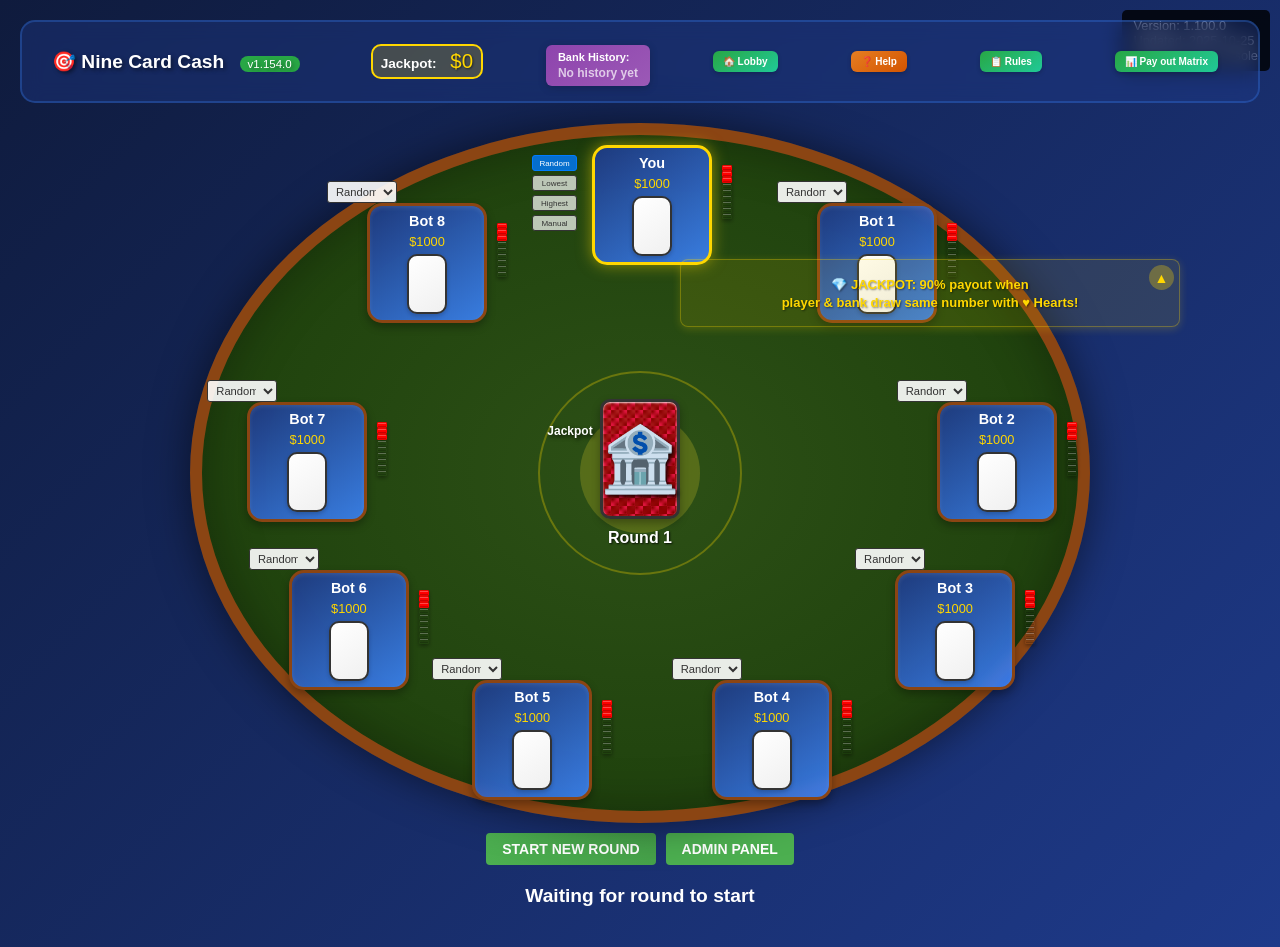
==== cash/index.html @ cc5c3d56 "cash in repository" ====
<!DOCTYPE html>
<html lang="en">
<head>
    <meta charset="UTF-8">
    <meta name="viewport" content="width=device-width, initial-scale=1.0">
        <title>Nine Card Cash v1.154.0</title>
    <link rel="stylesheet" href="../styles/style.css">
    <style>
        .player-seat.current-turn {
            border: 5px solid #00aaff !important;
            box-shadow: 0 0 25px #00aaff, 0 0 50px #007bff, inset 0 0 20px rgba(0, 170, 255, 0.3);
            animation: intenseBlink 0.6s infinite;
            transform: scale(1.05);
        }
        
        @keyframes intenseBlink {
            0% { 
                opacity: 1; 
                border-color: #00aaff;
                box-shadow: 0 0 25px #00aaff, 0 0 50px #007bff, inset 0 0 20px rgba(0, 170, 255, 0.3);
            }
            25% { 
                opacity: 0.8; 
                border-color: #0088ff;
                box-shadow: 0 0 30px #0088ff, 0 0 60px #0066ff, inset 0 0 25px rgba(0, 136, 255, 0.4);
            }
            50% { 
                opacity: 0.6; 
                border-color: #0066ff;
                box-shadow: 0 0 35px #0066ff, 0 0 70px #0044ff, inset 0 0 30px rgba(0, 102, 255, 0.5);
            }
            75% { 
                opacity: 0.8; 
                border-color: #0088ff;
                box-shadow: 0 0 30px #0088ff, 0 0 60px #0066ff, inset 0 0 25px rgba(0, 136, 255, 0.4);
            }
            100% { 
                opacity: 1; 
                border-color: #00aaff;
                box-shadow: 0 0 25px #00aaff, 0 0 50px #007bff, inset 0 0 20px rgba(0, 170, 255, 0.3);
            }
        }
        
        .version-badge {
            font-size: 0.6em;
            background: #28a745;
            color: white;
            padding: 2px 8px;
            border-radius: 12px;
            margin-left: 10px;
            font-weight: normal;
        }

        .rules-btn {
            background: linear-gradient(145deg, #28a745, #20c997);
            color: white;
            border: none;
            padding: 5px 10px; /* Reduced from 8px 16px for tighter fit */
            border-radius: 6px;
            cursor: pointer;
            font-size: 10px; /* Reduced from 14px */
            font-weight: bold;
            transition: all 0.3s ease;
            box-shadow: 0 2px 4px rgba(0, 0, 0, 0.2);
            margin-right: 10px;
            position: relative;
            z-index: 1501; /* Higher than header z-index */
        }

        .rules-btn:hover {
            background: linear-gradient(145deg, #218838, #1e7e34);
            transform: translateY(-1px);
            box-shadow: 0 4px 8px rgba(0, 0, 0, 0.3);
        }

        /* Help/Tutorial Modal */
        .help-modal {
            position: fixed;
            top: 100px;
            left: 50%;
            transform: translateX(-50%);
            width: 90%;
            max-width: 800px;
            max-height: 85vh;
            background: linear-gradient(145deg, #2c3e50, #34495e);
            border: 3px solid #e67e22;
            border-radius: 15px;
            z-index: 2000;
            box-shadow: 0 8px 32px rgba(0, 0, 0, 0.5);
            display: flex;
            flex-direction: column;
            cursor: default;
            user-select: text;
        }

        .help-modal.hidden {
            display: none;
        }

        .help-header {
            background: linear-gradient(145deg, #e67e22, #d35400);
            color: white;
            padding: 15px 20px;
            border-radius: 12px 12px 0 0;
            display: flex;
            justify-content: space-between;
            align-items: center;
            cursor: move;
        }

        .help-header h2 {
            margin: 0;
            font-size: 24px;
        }

        .close-help-btn {
            background: none;
            border: none;
            color: white;
            font-size: 28px;
            cursor: pointer;
            padding: 0;
            width: 35px;
            height: 35px;
            display: flex;
            align-items: center;
            justify-content: center;
            border-radius: 50%;
            transition: all 0.2s ease;
        }

        .close-help-btn:hover {
            background: rgba(255, 255, 255, 0.2);
            transform: scale(1.1);
        }

        .help-content {
            flex: 1;
            overflow-y: auto;
            padding: 20px;
            color: #ecf0f1;
        }

        .help-content::-webkit-scrollbar {
            width: 10px;
        }

        .help-content::-webkit-scrollbar-track {
            background: rgba(255, 255, 255, 0.1);
            border-radius: 5px;
        }

        .help-content::-webkit-scrollbar-thumb {
            background: #e67e22;
            border-radius: 5px;
        }

        .help-content::-webkit-scrollbar-thumb:hover {
            background: #d35400;
        }

        .help-section {
            margin-bottom: 30px;
            padding: 15px;
            background: rgba(255, 255, 255, 0.05);
            border-radius: 10px;
            border-left: 4px solid #e67e22;
        }

        .help-section h3 {
            color: #e67e22;
            margin-top: 0;
            margin-bottom: 15px;
            font-size: 20px;
            display: flex;
            align-items: center;
            gap: 10px;
        }

        .help-section p {
            line-height: 1.6;
            margin-bottom: 10px;
        }

        .help-section ul {
            margin-left: 20px;
            line-height: 1.8;
        }

        .help-section li {
            margin-bottom: 8px;
        }

        .help-section strong {
            color: #f39c12;
        }

        .help-demo-box {
            background: rgba(52, 152, 219, 0.1);
            border: 2px solid #3498db;
            border-radius: 8px;
            padding: 15px;
            margin: 15px 0;
        }

        .help-demo-box h4 {
            color: #3498db;
            margin-top: 0;
            margin-bottom: 10px;
        }

        .rules-modal {
            position: fixed;
            top: 0;
            left: 0;
            width: 100%;
            height: 100%;
            background: rgba(0, 0, 0, 0.8);
            display: flex;
            justify-content: center;
            align-items: center;
            z-index: 1000;
        }
        
        .admin-panel {
            position: fixed;
            top: 450px;
            left: 250px;
            background: linear-gradient(145deg, #2c3e50, #34495e);
            border: 2px solid #3498db;
            border-radius: 10px;
            padding: 0;
            z-index: 1000;
            max-width: 400px;
            box-shadow: 0 4px 20px rgba(0,0,0,0.3);
            color: white;
            cursor: move;
            user-select: none;
        }
        
        .admin-header {
            background: linear-gradient(145deg, #1a252f, #2c3e50);
            color: white;
            padding: 10px 15px;
            border-radius: 8px 8px 0 0;
            cursor: move;
            display: flex;
            justify-content: space-between;
            align-items: center;
        }
        
        .admin-header h3 {
            margin: 0;
            font-size: 16px;
        }
        
        .close-admin-btn {
            background: none;
            border: none;
            color: white;
            font-size: 20px;
            cursor: pointer;
            padding: 0;
            width: 25px;
            height: 25px;
            display: flex;
            align-items: center;
            justify-content: center;
        }
        
        .close-admin-btn:hover {
            background: rgba(255,255,255,0.2);
            border-radius: 3px;
        }
        
        .admin-panel .admin-section {
            padding: 15px;
            color: white;
        }
        
        .admin-panel .admin-section h4 {
            color: #3498db;
            margin-bottom: 10px;
        }
        
        .admin-panel .stats-display div {
            color: white;
            margin-bottom: 5px;
        }
        
        .admin-panel .sound-controls {
            margin-bottom: 15px;
        }
        
        .admin-panel .sound-controls .control-group {
            display: flex;
            align-items: center;
            gap: 10px;
            margin-bottom: 10px;
        }
        
        .admin-panel .sound-controls input[type="checkbox"] {
            width: 20px;
            height: 20px;
            accent-color: #3498db;
        }
        
        .admin-panel .toggle-label {
            color: #3498db;
            font-weight: bold;
        }
        
        /* Jackpot animation styles */
        .jackpot-star {
            position: absolute;
            color: #FFD700;
            font-size: 20px;
            pointer-events: none;
            z-index: 1000;
            animation: starFloat 2s ease-out forwards;
        }
        
        .jackpot-gold {
            position: absolute;
            color: #FFD700;
            font-size: 16px;
            pointer-events: none;
            z-index: 1000;
            animation: goldFloat 2s ease-out forwards;
        }
        
        @keyframes starFloat {
            0% {
                opacity: 1;
                transform: scale(0.5) rotate(0deg);
            }
            50% {
                opacity: 1;
                transform: scale(1.2) rotate(180deg);
            }
            100% {
                opacity: 0;
                transform: scale(0.8) rotate(360deg) translateY(-100px);
            }
        }
        
        @keyframes goldFloat {
            0% {
                opacity: 1;
                transform: scale(0.3) rotate(0deg);
            }
            30% {
                opacity: 1;
                transform: scale(1.1) rotate(120deg);
            }
            100% {
                opacity: 0;
                transform: scale(0.6) rotate(360deg) translateY(-80px);
            }
        }
        
        /* Bank History Styles */
        .bank-history {
            background: linear-gradient(145deg, #8e44ad, #9b59b6);
            color: white;
            padding: 6px 12px;
            border-radius: 6px;
            font-weight: bold;
            box-shadow: 0 2px 8px rgba(0,0,0,0.2);
            margin-top: 8px;
            font-size: 12px;
        }
        
        .history-label {
            font-size: 11px;
            margin-bottom: 3px;
            display: block;
        }
        
        #bank-history-list {
            display: flex;
            gap: 4px;
            flex-wrap: wrap;
        }
        
        .bank-card-item {
            background: rgba(255,255,255,0.2);
            padding: 2px 6px;
            border-radius: 3px;
            font-size: 10px;
            border: 1px solid rgba(255,255,255,0.3);
        }

        .rules-content {
            background: linear-gradient(145deg, #2c3e50, #34495e);
            border-radius: 15px;
            padding: 0;
            max-width: 800px;
            max-height: 90vh;
            width: 90%;
            overflow-y: auto;
            box-shadow: 0 10px 30px rgba(0, 0, 0, 0.5);
        }

        .rules-header {
            background: linear-gradient(145deg, #3498db, #2980b9);
            color: white;
            padding: 20px;
            border-radius: 15px 15px 0 0;
            display: flex;
            justify-content: space-between;
            align-items: center;
        }

        .rules-header h2 {
            margin: 0;
            font-size: 1.8em;
        }

        .close-rules-btn {
            background: none;
            border: none;
            color: white;
            font-size: 2em;
            cursor: pointer;
            padding: 0;
            width: 30px;
            height: 30px;
            display: flex;
            align-items: center;
            justify-content: center;
            border-radius: 50%;
            transition: background 0.3s ease;
        }

        .close-rules-btn:hover {
            background: rgba(255, 255, 255, 0.2);
        }

        .rules-body {
            padding: 30px;
            color: #ecf0f1;
            line-height: 1.6;
        }

        .rules-body h3 {
            color: #3498db;
            margin-top: 25px;
            margin-bottom: 15px;
            font-size: 1.3em;
        }

        .rules-body h3:first-child {
            margin-top: 0;
        }

        .rules-body p {
            margin-bottom: 15px;
        }

        .rules-body ul {
            margin-bottom: 20px;
            padding-left: 20px;
        }

        .rules-body li {
            margin-bottom: 8px;
        }

        .rules-body strong {
            color: #f39c12;
        }


        .card-value {
            font-size: 1.2em;
            color: #28a745;
            font-weight: bold;
            margin-top: 3px;
            text-align: center;
        }

        .table-card .card-value {
            font-size: 1.0em;
            color: #28a745;
            font-weight: bold;
            margin-top: 2px;
            text-align: center;
        }

        .card-content {
            display: flex;
            flex-direction: column;
            align-items: center;
            justify-content: flex-start;
            height: 100%;
            width: 100%;
            padding-top: 8px;
        }

        .chip-stack-container {
            position: absolute;
            width: 40px;
            height: 60px;
            z-index: 10;
        }

        .chip-stack {
            display: grid;
            grid-template-columns: repeat(3, 1fr);
            gap: 2px;
            width: 100%;
            height: 100%;
            align-items: end;
        }

        .chip {
            width: 10px;
            height: 6px;
            border-radius: 1px;
            border: 1px solid;
            box-shadow: 
                0 2px 4px rgba(0, 0, 0, 0.4),
                inset 0 1px 0 rgba(255, 255, 255, 0.3),
                inset 0 -1px 0 rgba(0, 0, 0, 0.2);
            transform: perspective(100px) rotateX(15deg);
            transition: transform 0.2s ease;
        }

        .chip:hover {
            transform: perspective(100px) rotateX(15deg) translateY(-2px);
        }

        .human-strategy-container {
            position: absolute;
            z-index: 15;
        }

        .human-strategy-container .strategy-buttons {
            display: flex;
            flex-direction: column;
            gap: 4px;
        }

        .animated-chip {
            position: absolute;
            width: 24px;
            height: 24px;
            border-radius: 50%;
            border: 2px solid;
            box-shadow: 
                0 4px 8px rgba(0, 0, 0, 0.4),
                inset 0 2px 0 rgba(255, 255, 255, 0.3),
                inset 0 -2px 0 rgba(0, 0, 0, 0.2);
            transform: perspective(100px) rotateX(15deg);
            z-index: 1000;
            pointer-events: none;
            transition: all 0.8s cubic-bezier(0.25, 0.46, 0.45, 0.94);
        }

        .chip-pile {
            position: absolute;
            width: 40px;
            height: 30px;
            left: 50%;
            top: 50%;
            transform: translate(-50%, -50%);
            z-index: 100;
        }

        .chip-pile .chip {
            position: absolute;
            width: 10px;
            height: 6px;
            border-radius: 1px;
            border: 1px solid;
            box-shadow: 
                0 2px 4px rgba(0, 0, 0, 0.4),
                inset 0 1px 0 rgba(255, 255, 255, 0.3),
                inset 0 -1px 0 rgba(0, 0, 0, 0.2);
            transform: perspective(100px) rotateX(15deg);
        }

        /* Jackpot Chip Stack Styles */
        .jackpot-chip-stack {
            position: absolute;
            left: -60px;
            top: 50%;
            transform: translateY(-50%);
            display: flex;
            flex-direction: column;
            align-items: center;
            z-index: 10;
        }

        .chip-stack-label {
            color: #ffffff;
            font-weight: bold;
            font-size: 12px;
            margin-bottom: 5px;
            text-shadow: 2px 2px 4px rgba(0,0,0,0.8);
        }

        #jackpot-chip-pile {
            position: relative;
            width: 60px;
            height: 80px;
            display: flex;
            flex-direction: column;
            align-items: center;
            justify-content: flex-end;
        }

        #jackpot-chip-pile .chip {
            position: absolute;
            width: 28px;
            height: 28px;
            border-radius: 50%;
            border: 3px solid #f39c12;
            background: linear-gradient(145deg, #f39c12, #e67e22);
            box-shadow: 
                0 6px 12px rgba(0, 0, 0, 0.5),
                inset 0 3px 0 rgba(255, 255, 255, 0.4),
                inset 0 -3px 0 rgba(0, 0, 0, 0.3);
            transform: perspective(100px) rotateX(15deg);
            transition: all 0.3s ease;
        }

        #jackpot-chip-pile .chip:hover {
            transform: perspective(100px) rotateX(15deg) translateY(-3px);
            box-shadow: 
                0 8px 16px rgba(0, 0, 0, 0.7),
                inset 0 3px 0 rgba(255, 255, 255, 0.5),
                inset 0 -3px 0 rgba(0, 0, 0, 0.4);
        }
        
        .version-info {
            position: fixed;
            top: 10px;
            right: 10px;
            background: rgba(0, 0, 0, 0.8);
            color: white;
            padding: 8px 12px;
            border-radius: 5px;
            font-size: 0.8em;
            z-index: 1000;
        }

        /* Matrix Modal Styles */
        .matrix-modal {
            position: fixed;
            top: 0;
            left: 0;
            width: 100%;
            height: 100%;
            background: rgba(0, 0, 0, 0.8);
            display: flex;
            justify-content: center;
            align-items: center;
            z-index: 2000;
        }

        .matrix-modal.hidden {
            display: none;
        }

        .matrix-content {
            background: white;
            border-radius: 10px;
            padding: 20px;
            max-width: 90%;
            max-height: 90%;
            overflow: auto;
            position: relative;
            color: #333;
        }

        .matrix-content p {
            color: #333;
            margin: 10px 0;
        }

        .matrix-content strong {
            color: #000;
            font-weight: bold;
        }

        .matrix-header {
            display: flex;
            justify-content: space-between;
            align-items: center;
            margin-bottom: 20px;
            border-bottom: 2px solid #333;
            padding-bottom: 10px;
        }

        .matrix-header h2 {
            margin: 0;
            color: #333;
        }

        .close-matrix-btn {
            background: #ff4444;
            color: white;
            border: none;
            border-radius: 50%;
            width: 30px;
            height: 30px;
            font-size: 18px;
            cursor: pointer;
            display: flex;
            align-items: center;
            justify-content: center;
        }

        .close-matrix-btn:hover {
            background: #ff6666;
        }

        .matrix-image {
            max-width: 100%;
            height: auto;
            border: 2px solid #333;
            border-radius: 5px;
        }

        /* Payout Matrix Table Styles */
        .payout-matrix {
            margin-top: 20px;
            overflow-x: auto;
        }

        .matrix-table {
            width: 100%;
            border-collapse: collapse;
            font-size: 14px;
            background: white;
            box-shadow: 0 4px 8px rgba(0,0,0,0.1);
            border-radius: 8px;
            overflow: hidden;
        }

        .matrix-table th {
            background: linear-gradient(145deg, #34495e, #2c3e50);
            color: white;
            padding: 12px 8px;
            text-align: center;
            font-weight: bold;
            border: 1px solid #2c3e50;
        }

        .matrix-table td {
            padding: 10px 8px;
            text-align: center;
            border: 1px solid #ddd;
            font-weight: 500;
        }

        .matrix-table td:first-child,
        .matrix-table td:nth-child(2) {
            background-color: #f8f9fa !important;
            color: #333 !important;
            font-weight: bold;
        }

        .matrix-table tr:nth-child(even) {
            background-color: #f8f9fa;
        }

        .matrix-table tr:hover {
            background-color: #e8f4fd;
        }

        .matrix-table .win {
            background-color: #d4edda !important;
            color: #155724;
            font-weight: bold;
        }

        .matrix-table .loss {
            background-color: #f8d7da !important;
            color: #721c24;
            font-weight: bold;
        }

        .matrix-table .refund {
            background-color: #ffb366 !important;
            color: #cc5500;
            font-weight: bold;
        }

        .matrix-table .jackpot {
            background-color: #e1ecf4 !important;
            color: #0c5460;
            font-weight: bold;
        }

        /* Jackpot Promotional Text */
        .jackpot-promo {
            position: fixed;
            right: 100px;
            top: 32.5%; /* Moved down to avoid header overlap */
            transform: translateY(-50%);
            background: rgba(255, 215, 0, 0.1);
            color: #ffd700;
            padding: 15px 20px;
            border-radius: 8px;
            border: 1px solid rgba(255, 215, 0, 0.3);
            text-align: center;
            width: 500px;
            max-width: 500px;
            max-height: 70vh;
            overflow-y: auto;
            box-shadow: 0 2px 8px rgba(255, 215, 0, 0.2);
            z-index: 1000;
            transition: all 0.3s ease;
        }

        .jackpot-promo.minimized {
            width: 200px;
            max-height: 50px;
            overflow: hidden;
            cursor: pointer;
            top: 22.5%; /* Adjusted for minimized state */
        }

        .jackpot-promo.minimized .promo-text {
            display: none;
        }

        .jackpot-promo.minimized::before {
            content: "💎 Jackpots";
            display: block;
            text-align: center;
            padding: 10px 0;
            font-weight: bold;
            font-size: 12px;
            color: #ffd700;
        }

        .jackpot-promo .toggle-btn {
            position: absolute;
            top: 5px;
            right: 5px;
            background: rgba(255, 215, 0, 0.3);
            border: none;
            color: #ffd700;
            width: 25px;
            height: 25px;
            border-radius: 50%;
            cursor: pointer;
            font-size: 14px;
            display: flex;
            align-items: center;
            justify-content: center;
            transition: all 0.2s ease;
            z-index: 1502; /* Higher than header z-index (1500) */
        }

        .jackpot-promo .toggle-btn:hover {
            background: rgba(255, 215, 0, 0.5);
            transform: scale(1.1);
        }

        .jackpot-promo.minimized .toggle-btn::after {
            content: "▼";
        }

        .jackpot-promo:not(.minimized) .toggle-btn::after {
            content: "▲";
        }

        .promo-text {
            font-weight: bold;
            font-size: 13px;
            text-shadow: 1px 1px 2px rgba(0, 0, 0, 0.5);
        }

        /* Header Layout - Override style.css for tighter spacing */
        .game-header {
            gap: 4px !important; /* Reduced spacing */
        }

        .game-header h1 {
            font-size: 1.2em !important; /* Reduced from default */
            margin-right: 8px !important; /* Reduced margin */
            font-weight: bold !important;
        }

        .jackpot-display,
        .insurance-jackpot-display {
            padding: 4px 8px !important; /* Reduced padding */
            font-size: 0.85em !important; /* Smaller font */
        }

        /* Manual Timer Styles */
        .manual-timer {
            font-size: 0.9em !important;
            color: #ff0000 !important;
            font-weight: bold !important;
            text-shadow: 1px 1px 2px rgba(0, 0, 0, 1) !important;
            position: absolute !important;
            top: -20px !important;
            left: 50% !important;
            transform: translateX(-50%) !important;
            background: rgba(255, 255, 255, 0.95) !important;
            border: 1px solid #ff0000 !important;
            padding: 1px 4px !important;
            border-radius: 2px !important;
            z-index: 9999 !important;
            display: none !important; /* Initially hidden */
            visibility: hidden !important; /* Initially hidden */
            opacity: 0 !important; /* Initially hidden */
            width: auto !important;
            min-width: 20px !important;
            max-width: 35px !important;
            text-align: center !important;
            white-space: nowrap !important;
        }

        .timer-text {
            animation: timerPulse 1s ease-in-out infinite !important;
            font-size: inherit !important;
            color: inherit !important;
            font-weight: inherit !important;
        }

        @keyframes timerPulse {
            0%, 100% { 
                opacity: 1; 
                transform: scale(1);
            }
            50% { 
                opacity: 0.7; 
                transform: scale(1.1);
            }
        }

        /* Game Table Container */
        .game-table {
            position: relative;
            margin: 0 auto;
        }
    </style>
</head>
<body>
    <div id="game-container">
        <!-- Header -->
        <header class="game-header">
            <h1>🎯 Nine Card Cash <span class="version-badge">v1.154.0</span></h1>
            <div class="jackpot-display">
                <span class="jackpot-label">Jackpot:</span>
                <span id="jackpot-amount">0</span>
            </div>
        <div class="bank-history">
            <span class="history-label">Bank History:</span>
            <div id="bank-history-list"></div>
        </div>
            <a href="../index.html" class="rules-btn" style="text-decoration: none; color: white; display: inline-block; text-align: center;">🏠 Lobby</a>
            <button id="help-btn" class="rules-btn" style="background: linear-gradient(145deg, #e67e22, #d35400);">❓ Help</button>
            <button id="rules-btn" class="rules-btn">📋 Rules</button>
            <button id="matrix-btn" class="rules-btn">📊 Pay out Matrix</button>
        </header>


        <!-- Game Table -->
        <div class="game-table">
            <!-- Central Bank Area -->
            <div class="bank-area">
                <div class="bank-card" id="bank-card">
                    <div class="card-back">🏦</div>
                </div>
                <div class="jackpot-chip-stack" id="jackpot-chip-stack">
                    <div class="chip-stack-label">Jackpot</div>
                    <div class="chip-pile" id="jackpot-chip-pile">
                        <!-- Chips will be dynamically generated here -->
                    </div>
                </div>
                <div class="bank-info">
                    <div class="round-info">
                        <span id="current-round">Round 1</span>
                    </div>
                </div>
            </div>

            <!-- Player Seats (9 players in circle) -->
            <div class="player-seats">
                <!-- Player seats will be dynamically generated -->
            </div>
        </div>

        <!-- Jackpot Promotional Text -->
        <div class="jackpot-promo">
            <button class="toggle-btn" onclick="this.parentElement.classList.toggle('minimized')" title="Minimize/Expand"></button>
            <span class="promo-text">💎 JACKPOT: 90% payout when<br>player & bank draw same number with ♥️ Hearts!</span>
        </div>

        <!-- Game Controls -->
        <div class="game-controls">
            <button id="start-round-btn" class="control-btn primary">Start New Round</button>
            <button id="admin-panel-btn" class="control-btn">Admin Panel</button>
        </div>

        <!-- Rules Modal -->
        <div id="rules-modal" class="rules-modal hidden">
            <div class="rules-content">
                <div class="rules-header">
                    <h2>🎯 Nine Card - Game Rules</h2>
                    <button id="close-rules-btn" class="close-rules-btn">&times;</button>
                </div>
                <div class="rules-body">
                    <h3>🎮 How to Play</h3>
                    <p>Nine Card is a casino-style card game where players compete against other players by selecting cards from A to 9.</p>
                    
                    <h3>🃏 Card Selection</h3>
                    <ul>
                        <li>Each player selects one card from A, 2, 3, 4, 5, 6, 7, 8, or 9</li>
                        <li>Cards are selected in turn order based on balance (lowest first)</li>
                        <li>Once a card is selected, it cannot be chosen by another player</li>
                    </ul>
                    
                    <h3>🏦 Bank Card</h3>
                    <p>After all players have selected their cards, the bank draws one card  (A-10).</p>
                    
                    <h3>💰 Winning Conditions</h3>
                    <ul>
                        <li><strong>WIN:</strong> Your card number is LOWER than the bank's card</li>
                        <li><strong>LOSS:</strong> Your card number is the same number as the bank's card</li>
                        <li><strong>REFUND:</strong> your card number is HIGHER than the bank's card (you keep your bet minus the jackpot withdraw)</li>
                        <li><strong>BANK 10:</strong> If bank draws 10, all players lose except the one with card 9</li>
                    </ul>
                    
                    <h3>🎰 Payout System</h3>
                    <ul>
                        <li><strong>Winners:</strong> Share the losing player's bet in cascade order (highest number first)</li>
                        <li><strong>Refunds:</strong> Keep their original bet minus jackpot contribution</li>
                        <li><strong>Jackpot:</strong> 5% of refunded bets go to the jackpot</li>
                        <li><strong>JACKPOT:</strong> 90% payout when player & bank draw same number with ♥️ Hearts!</li>
                        <li><strong>Bank Rake:</strong> The casino takes 2% from the losing player's bet as house commission</li>
                    </ul>
                    
                    <h3>🎯 Special Rules</h3>
                    <ul>
                        <li><strong>Turn Order:</strong> Previous round's loser goes first, then by balance</li>
                        <li><strong>Balance:</strong> Each player starts with $1000 (total: $9000)</li>
                        <li><strong>Balance Conservation:</strong> Total money in game = Player balances + Jackpot + Bank Rake</li>
                        <li><strong>No Rebuys:</strong> Players cannot add money during the game</li>
                    </ul>
                    
                    <h3>🎨 Card Colors</h3>
                    <ul>
                        <li><span style="color: red;">♥ Hearts</span> and <span style="color: red;">♦ Diamonds</span> are red</li>
                        <li><span style="color: black;">♠ Spades</span> and <span style="color: black;">♣ Clubs</span> are black</li>
                    </ul>
                </div>
            </div>
        </div>

        <!-- Help/Tutorial Modal -->
        <div id="help-modal" class="help-modal hidden">
            <div class="help-header">
                <h2>❓ Game Tutorial & Help</h2>
                <div style="display: flex; gap: 10px; align-items: center;">
                    <button id="help-lang-sv" class="rules-btn" style="padding: 5px 10px; font-size: 12px; background: linear-gradient(145deg, #006aa7, #005085);">🇸🇪 Svenska</button>
                    <button id="help-lang-en" class="rules-btn" style="padding: 5px 10px; font-size: 12px; background: linear-gradient(145deg, #e67e22, #d35400); display: none;">🇬🇧 English</button>
                </div>
                <button id="close-help-btn" class="close-help-btn">&times;</button>
            </div>
            <div class="help-content" id="help-content">
                <!-- English Version (Default) -->
                <div id="help-content-en">
                    <div class="help-section">
                        <h3>🔵 Blinking Blue Border (Current Turn Indicator)</h3>
                        <p>When it's a player's turn to select a card, the player's seat will have a <strong>blinking blue border</strong> with a glowing effect.</p>
                        <ul>
                            <li><strong>What it means:</strong> It's this player's turn to select a card</li>
                            <li><strong>Visual indicator:</strong> Intense blue blinking, glowing border and scaling effect</li>
                            <li><strong>When it appears:</strong> During the card selection phase when the player should choose their card</li>
                            <li><strong>For you as a player:</strong> When your seat (You) blinks blue, it's your turn to click on an available card</li>
                        </ul>
                    </div>

                    <div class="help-section">
                        <h3>🎮 Player Strategy Buttons (Random, Lowest, Highest, Manual)</h3>
                        <p>As a human player, you can choose between four different strategies for how to play:</p>
                        
                        <div class="help-demo-box">
                            <h4>📊 Strategy Options:</h4>
                            <ul>
                                <li><strong>🔄 Random:</strong> The game automatically selects a random available card for you. Perfect if you want to let the game run automatically.</li>
                                <li><strong>⬇️ Lowest:</strong> The game automatically selects the cheapest/lowest available card (A, 2, 3...). Safe strategy with low risk and low reward.</li>
                                <li><strong>⬆️ Highest:</strong> The game automatically selects the most expensive/highest available card (9, 8, 7...). High risk but big win potential.</li>
                                <li><strong>👆 Manual:</strong> You manually select the card by clicking on it. Full control over your choices!</li>
                            </ul>
                        </div>
                        
                        <p><strong>How to change strategy:</strong> Click on your desired strategy button next to your player seat (to the left of "You" player) before or during the game.</p>
                    </div>

                    <div class="help-section">
                        <h3>🛡️ Insurance Button/Function</h3>
                        <p>After all players have selected their cards, the <strong>insurance phase</strong> begins. Here, certain players can buy insurance to protect themselves.</p>
                        
                        <div class="help-demo-box">
                            <h4>⚠️ Important Insurance Rules:</h4>
                            <ul>
                                <li><strong>Who can buy:</strong> ONLY players who have the SAME COLOR as the bank's suit can buy insurance!</li>
                                <li><strong>Colors:</strong> Red (♥️ Hearts, ♦️ Diamonds) or Black (♣️ Clubs, ♠️ Spades)</li>
                                <li><strong>Cost:</strong> $20 (default, can be changed in Admin Panel)</li>
                                <li><strong>Minimum pot:</strong> The Insurance Jackpot must be at least $50 to be available</li>
                                <li><strong>Win condition:</strong> If the bank draws the same number AND suit as your card, you win the Insurance Jackpot!</li>
                                <li><strong>Visual indicator:</strong> Players who have purchased insurance will show a <strong>red marker</strong> at their player seat</li>
                            </ul>
                        </div>
                        
                        <p><strong>How to buy insurance:</strong> If your player seat has the same color as the bank's suit and insurance is available, an insurance button will appear. Click it to purchase insurance.</p>
                        
                        <div class="help-demo-box">
                            <h4>🎛️ Human Player Insurance Settings:</h4>
                            <p>As a human player, you can set your insurance behavior in the Bot Control Panel:</p>
                            <ul>
                                <li><strong>Always:</strong> Automatically buy insurance whenever available (if you have matching suit color)</li>
                                <li><strong>Never:</strong> Never buy insurance automatically</li>
                                <li><strong>Ask:</strong> Show a prompt asking if you want to buy insurance each time (default)</li>
                            </ul>
                        </div>
                        
                        <div class="help-demo-box" style="background: rgba(231, 76, 60, 0.1); border-color: #e74c3c;">
                            <h4 style="color: #e74c3c;">⚠️ Important: Insurance Jackpot Rules</h4>
                            <p>If you win the Insurance Jackpot:</p>
                            <ul>
                                <li>You <strong>WIN</strong> the entire Insurance Jackpot amount</li>
                                <li>However, normal game rules still apply - you <strong>LOSE</strong> your bet if your card matches the bank's number</li>
                                <li>The red marker at your player seat shows that you have purchased insurance</li>
                            </ul>
                        </div>
                    </div>

                    <div class="help-section">
                        <h3>♥️ Hearts Jackpot</h3>
                        <div class="help-demo-box" style="background: rgba(231, 76, 60, 0.1); border-color: #e74c3c;">
                            <h4 style="color: #e74c3c;">💎 Hearts Jackpot Payout:</h4>
                            <p>When you win the Hearts Jackpot (match rank AND suit with ♥️ Hearts):</p>
                            <ul>
                                <li><strong>You get:</strong> Your bet back <strong>PLUS</strong> the entire Hearts Jackpot!</li>
                                <li><strong>Other players:</strong> Get refund (their bet back minus jackpot contribution)</li>
                            </ul>
                        </div>
                    </div>

                    <div class="help-section">
                        <h3>💎 Super Jackpot</h3>
                        <div class="help-demo-box" style="background: rgba(142, 68, 173, 0.1); border-color: #8e44ad;">
                            <h4 style="color: #8e44ad;">⭐ Super Jackpot Rules:</h4>
                            <p>Win the Hearts Jackpot <strong>two times in a row</strong> to win the Super Jackpot!</p>
                            <ul>
                                <li><strong>How to win:</strong> Win Hearts Jackpot in Round 1, then win Hearts Jackpot again in Round 2 (consecutively)</li>
                                <li><strong>Must be same player:</strong> You must win both Hearts Jackpots as the same player</li>
                                <li><strong>Payout:</strong> When you win Hearts Jackpot for the second consecutive time, you receive BOTH the Hearts Jackpot AND the entire Super Jackpot!</li>
                                <li><strong>Reset:</strong> After a Super Jackpot win, the Super Jackpot resets to zero</li>
                                <li><strong>Example:</strong> Win with 5♥ in round 1, then win again with 8♥ in round 2 = You win Hearts Jackpot + Super Jackpot!</li>
                            </ul>
                        </div>
                    </div>

                    <div class="help-section">
                        <h3>🎯 Game Flow - How the Game Works</h3>
                        <ol>
                            <li><strong>Start Round:</strong> Click "Start New Round" to begin a new round</li>
                            <li><strong>Card Selection:</strong> Each player selects a card in turn order (with blinking blue border as indicator)</li>
                            <li><strong>Insurance Phase:</strong> Players with matching color can buy insurance (if available)</li>
                            <li><strong>Bank Draw:</strong> The bank draws a card (A-10)</li>
                            <li><strong>Results:</strong> Results are calculated based on who won, lost, or gets refund</li>
                        </ol>
                    </div>

                    <div class="help-section">
                        <h3>🏆 Winning Conditions</h3>
                        <ul>
                            <li><strong>✅ WIN:</strong> Your card is LOWER than the bank's card → You win and share the pot</li>
                            <li><strong>❌ LOSS:</strong> Your card is the SAME as the bank's card → You lose your bet</li>
                            <li><strong>💵 REFUND:</strong> Your card is HIGHER than the bank's card → You get your bet back minus jackpot contribution</li>
                            <li><strong>🎰 HEARTS JACKPOT:</strong> Match both number AND suit with ♥️ Hearts → You win your bet back PLUS the entire Hearts Jackpot!</li>
                            <li><strong>🛡️ INSURANCE JACKPOT:</strong> If you bought insurance and match both number and suit → You win the Insurance Jackpot! (But normal loss rules still apply for your bet)</li>
                        </ul>
                    </div>

                    <div class="help-section">
                        <h3>⚙️ Admin Panel Functionality</h3>
                        <p>Click "Admin Panel" to access advanced settings:</p>
                        <ul>
                            <li><strong>Game Settings:</strong> Change starting balance ($300-$2000), jackpot rate, bank rake</li>
                            <li><strong>Testing Tools:</strong> Override the bank's card draw for testing</li>
                            <li><strong>Bot Control:</strong> Control bot players' strategies and insurance behavior</li>
                            <li><strong>Game Stats:</strong> View total balance, expected balance and validation</li>
                        </ul>
                    </div>

                    <div class="help-section">
                        <h3>📊 Other Important Features</h3>
                        <ul>
                            <li><strong>History:</strong> View history of previous rounds and results</li>
                            <li><strong>Rules:</strong> Read full rules and game details</li>
                            <li><strong>Matrix:</strong> View payout matrix and odds for different card choices</li>
                        </ul>
                    </div>

                    <div class="help-section">
                        <h3>💡 Tips & Strategies</h3>
                        <ul>
                            <li><strong>Low cards (A-4):</strong> Low risk, low rewards - Perfect for staying in longer</li>
                            <li><strong>High cards (5-9):</strong> High risk, big rewards - For those who dare to bet big</li>
                            <li><strong>Insurance:</strong> Use when odds are favorable and the jackpot is large</li>
                            <li><strong>Manual mode:</strong> Give yourself full control - Perfect for strategic players</li>
                        </ul>
                    </div>
                </div>

                <!-- Swedish Version -->
                <div id="help-content-sv" style="display: none;">
                    <div class="help-section">
                        <h3>🔵 Blinkande Blå Ram (Current Turn Indicator)</h3>
                        <p>När det är en spelares tur att välja kort kommer spelarens plats att ha en <strong>blinkande blå ram</strong> med glödande effekt.</p>
                        <ul>
                            <li><strong>Vad det betyder:</strong> Det är denna spelares tur att välja ett kort</li>
                            <li><strong>Visuell indikator:</strong> Intensiv blå blinkning, glödande kant och skalningseffekt</li>
                            <li><strong>När den visas:</strong> Under kortvalfasen när spelaren ska välja sitt kort</li>
                            <li><strong>För dig som spelare:</strong> När din plats (You) blinkar blått är det din tur att klicka på ett tillgängligt kort</li>
                        </ul>
                    </div>

                    <div class="help-section">
                        <h3>🎮 Player Strategy Knappar (Random, Lowest, Highest, Manual)</h3>
                        <p>Som mänsklig spelare kan du välja mellan fyra olika strategier för hur du ska spela:</p>
                        
                        <div class="help-demo-box">
                            <h4>📊 Strategy Options:</h4>
                            <ul>
                                <li><strong>🔄 Random:</strong> Spelet väljer automatiskt ett slumpmässigt tillgängligt kort åt dig. Perfekt om du vill låta spelet köra automatiskt.</li>
                                <li><strong>⬇️ Lowest:</strong> Spelet väljer automatiskt det billigaste/lägsta tillgängliga kortet (A, 2, 3...). Säker strategi med låg risk och låg vinst.</li>
                                <li><strong>⬆️ Highest:</strong> Spelet väljer automatiskt det dyraste/högsta tillgängliga kortet (9, 8, 7...). Hög risk men stor vinstpotential.</li>
                                <li><strong>👆 Manual:</strong> Du väljer manuellt kortet genom att klicka på det. Full kontroll över dina val!</li>
                            </ul>
                        </div>
                        
                        <p><strong>Hur man ändrar strategi:</strong> Klicka på önskad strategi-knapp bredvid din spelarplats (till vänster om "You" spelaren) innan eller under spelet.</p>
                    </div>

                    <div class="help-section">
                        <h3>🛡️ Insurance Knapp/Funktion</h3>
                        <p>Efter att alla spelare har valt sina kort kommer <strong>insurance-fasen</strong>. Här kan vissa spelare köpa försäkring för att skydda sig.</p>
                        
                        <div class="help-demo-box">
                            <h4>⚠️ Viktiga Regler för Insurance:</h4>
                            <ul>
                                <li><strong>Vem kan köpa:</strong> ENDAST spelare som har samma FÄRG som bankens suit kan köpa insurance!</li>
                                <li><strong>Färger:</strong> Rött (♥️ Hearts, ♦️ Diamonds) eller Svart (♣️ Clubs, ♠️ Spades)</li>
                                <li><strong>Kostnad:</strong> $20 (standard, kan ändras i Admin Panel)</li>
                                <li><strong>Minimum pot:</strong> Insurance-jackpotten måste vara minst $50 för att vara tillgänglig</li>
                                <li><strong>Vinst:</strong> Om banken drar samma nummer OCH samma suit som ditt kort vinner du insurance-jackpotten!</li>
                                <li><strong>Visuell indikator:</strong> Spelare som har köpt insurance visar en <strong>röd markering</strong> vid sin spelarplats</li>
                            </ul>
                        </div>
                        
                        <p><strong>Hur man köper insurance:</strong> Om din spelarplats har samma färg som bankens suit och insurance är tillgänglig kommer en insurance-knapp att visas. Klicka på den för att köpa försäkring.</p>
                        
                        <div class="help-demo-box">
                            <h4>🎛️ Human Player Insurance Inställningar:</h4>
                            <p>Som mänsklig spelare kan du ställa in ditt insurance-beteende i Bot Control Panel:</p>
                            <ul>
                                <li><strong>Always (Alltid):</strong> Köp automatiskt insurance när det är tillgängligt (om du har matchande färg)</li>
                                <li><strong>Never (Aldrig):</strong> Köp aldrig insurance automatiskt</li>
                                <li><strong>Ask (Fråga):</strong> Visa en prompt som frågar om du vill köpa insurance varje gång (standard)</li>
                            </ul>
                        </div>
                        
                        <div class="help-demo-box" style="background: rgba(231, 76, 60, 0.1); border-color: #e74c3c;">
                            <h4 style="color: #e74c3c;">⚠️ Viktigt: Insurance Jackpot Regler</h4>
                            <p>Om du vinner Insurance Jackpotten:</p>
                            <ul>
                                <li>Du <strong>VINNER</strong> hela Insurance Jackpot-beloppet</li>
                                <li>Men normala spelregler gäller fortfarande - du <strong>FÖRLORAR</strong> din insats om ditt kort matchar bankens nummer</li>
                                <li>Den röda markeringen vid din spelarplats visar att du har köpt insurance</li>
                            </ul>
                        </div>
                    </div>

                    <div class="help-section">
                        <h3>♥️ Hearts Jackpot</h3>
                        <div class="help-demo-box" style="background: rgba(231, 76, 60, 0.1); border-color: #e74c3c;">
                            <h4 style="color: #e74c3c;">💎 Hearts Jackpot Utdelning:</h4>
                            <p>När du vinner Hearts Jackpotten (matcha rank OCH suit med ♥️ Hearts):</p>
                            <ul>
                                <li><strong>Du får:</strong> Din insats tillbaka <strong>PLUS</strong> hela Hearts Jackpotten!</li>
                                <li><strong>Övriga spelare:</strong> Får refund (sin insats tillbaka minus jackpot-avdrag)</li>
                            </ul>
                        </div>
                    </div>

                    <div class="help-section">
                        <h3>💎 Super Jackpot</h3>
                        <div class="help-demo-box" style="background: rgba(142, 68, 173, 0.1); border-color: #8e44ad;">
                            <h4 style="color: #8e44ad;">⭐ Super Jackpot Regler:</h4>
                            <p>Vinn Hearts Jackpotten <strong>två gånger i rad</strong> för att vinna Super Jackpotten!</p>
                            <ul>
                                <li><strong>Hur man vinner:</strong> Vinn Hearts Jackpot i Omgång 1, sedan vinn Hearts Jackpot igen i Omgång 2 (i följd)</li>
                                <li><strong>Måste vara samma spelare:</strong> Du måste vinna båda Hearts Jackpottarna som samma spelare</li>
                                <li><strong>Utdelning:</strong> När du vinner Hearts Jackpot för andra gången i rad får du BÅDE Hearts Jackpotten OCH hela Super Jackpotten!</li>
                                <li><strong>Återställning:</strong> Efter en Super Jackpot-vinst återställs Super Jackpotten till noll</li>
                                <li><strong>Exempel:</strong> Vinn med 5♥ i omgång 1, sedan vinn igen med 8♥ i omgång 2 = Du vinner Hearts Jackpot + Super Jackpot!</li>
                            </ul>
                        </div>
                    </div>

                    <div class="help-section">
                        <h3>🎯 Game Flow - Hur Spelet Fungerar</h3>
                        <ol>
                            <li><strong>Start Round:</strong> Klicka på "Start New Round" för att börja en ny omgång</li>
                            <li><strong>Card Selection:</strong> Varje spelare väljer ett kort i turordning (med blinkande blå ram som indikator)</li>
                            <li><strong>Insurance Phase:</strong> Spelare med matchande färg kan köpa insurance (om tillgänglig)</li>
                            <li><strong>Bank Draw:</strong> Banken drar ett kort (A-10)</li>
                            <li><strong>Results:</strong> Resultat beräknas baserat på vem som vann, förlorade eller får refund</li>
                        </ol>
                    </div>

                    <div class="help-section">
                        <h3>🏆 Winning Conditions</h3>
                        <ul>
                            <li><strong>✅ WIN:</strong> Ditt kort är LÄGRE än bankens kort → Du vinner och delar potten</li>
                            <li><strong>❌ LOSS:</strong> Ditt kort är SAMMA som bankens kort → Du förlorar din insats</li>
                            <li><strong>💵 REFUND:</strong> Ditt kort är HÖGRE än bankens kort → Du får tillbaka din insats minus jackpot-bidrag</li>
                            <li><strong>🎰 HEARTS JACKPOT:</strong> Matcha både nummer OCH suit med ♥️ Hearts → Du får din insats tillbaka PLUS hela Hearts Jackpotten!</li>
                            <li><strong>🛡️ INSURANCE JACKPOT:</strong> Om du köpt insurance och matchar både nummer och suit → Du vinner Insurance Jackpotten! (Men normala förlustregler gäller fortfarande för din insats)</li>
                        </ul>
                    </div>

                    <div class="help-section">
                        <h3>⚙️ Admin Panel Funktionalitet</h3>
                        <p>Klicka på "Admin Panel" för att få tillgång till avancerade inställningar:</p>
                        <ul>
                            <li><strong>Game Settings:</strong> Ändra startbalans ($300-$2000), jackpot rate, bank rake</li>
                            <li><strong>Testing Tools:</strong> Överstyr bankens kortdragning för testning</li>
                            <li><strong>Bot Control:</strong> Kontrollera bot-spelarnas strategier och insurance-beteende</li>
                            <li><strong>Game Stats:</strong> Se totalbalans, förväntad balans och validering</li>
                        </ul>
                    </div>

                    <div class="help-section">
                        <h3>📊 Andra Viktiga Funktioner</h3>
                        <ul>
                            <li><strong>History:</strong> Se historik över tidigare omgångar och resultat</li>
                            <li><strong>Rules:</strong> Läs fullständiga regler och detaljer om spelet</li>
                            <li><strong>Matrix:</strong> Se payout-matris och odds för olika kortval</li>
                        </ul>
                    </div>

                    <div class="help-section">
                        <h3>💡 Tips & Strategier</h3>
                        <ul>
                            <li><strong>Låga kort (A-4):</strong> Låg risk, låga vinster - Perfekt för att hålla sig kvar längre</li>
                            <li><strong>Höga kort (5-9):</strong> Hög risk, stora vinster - För de som vågar satsa stort</li>
                            <li><strong>Insurance:</strong> Använd när odds är gynnsamma och jackpotten är stor</li>
                            <li><strong>Manual mode:</strong> Ge dig full kontroll - Perfekt för strategiska spelare</li>
                        </ul>
                    </div>
                </div>
            </div>
        </div>

        <!-- Matrix Modal -->
        <div id="matrix-modal" class="matrix-modal hidden">
            <div class="matrix-content">
                <div class="matrix-header">
                    <h2>📊 Payout Matrix</h2>
                    <button id="close-matrix-btn" class="close-matrix-btn">&times;</button>
                </div>
                <div class="matrix-body">
                    <p>This matrix shows the payout for each player card when the bank draws different cards.</p>
                    <p><strong>k = Bank number</strong></p>
                    <p><strong>Legend:</strong></p>
                    <ul>
                        <li><span style="color: green;">Green cells</span> = Win</li>
                        <li><span style="color: red;">Red cells</span> = Loss</li>
                        <li><span style="color: orange;">Orange cells</span> = Refund</li>
                    </ul>
                    
                    <p><strong>Current Settings:</strong></p>
                    <ul>
                        <li><strong>Jackpot Rate:</strong> <span id="matrix-jackpot-rate">5</span>% (from refund players)</li>
                        <li><strong>Bank Rake:</strong> <span id="matrix-bank-rate">2</span>% (from losing players)</li>
                    </ul>
                    
                    <div class="payout-matrix">
                        <table class="matrix-table" id="dynamic-matrix-table">
                            <!-- Dynamic content will be generated here -->
                        </table>
                    </div>
                </div>
            </div>
        </div>

        <!-- Admin Panel -->
        <div id="admin-panel" class="admin-panel hidden">
            <div class="admin-header">
            <h3>Admin Controls</h3>
                <button id="close-admin-btn" class="close-admin-btn">&times;</button>
            </div>
            <div class="admin-section">
                <h4>Game Stats</h4>
                <div class="stats-display">
                    <div>Total Balance: <span id="total-balance">0</span></div>
                    <div>Expected: <span id="expected-balance">9000</span></div>
                    <div>Player Balances: <span id="player-balances">0</span></div>
                    <div>Jackpot: <span id="admin-jackpot">0</span></div>
                    <div>Bank Rake: <span id="admin-bank-rake">0</span></div>
                    <div>Round: <span id="admin-round">1</span></div>
                </div>
            </div>
            <div class="admin-section">
                <h4>Bank Information</h4>
                <div class="stats-display">
                    <div>Bank Rake: <span id="admin-bank-rake-display">0</span></div>
                    <div>Bank History: <span id="admin-bank-history-display">-</span></div>
                </div>
            </div>
            <div class="admin-section">
                <h4>Sound Settings</h4>
                <div class="sound-controls">
                    <div class="control-group">
                        <label for="sound-toggle">Sound Effects:</label>
                        <input type="checkbox" id="sound-toggle" checked>
                        <span class="toggle-label">Enable/Disable</span>
                    </div>
                </div>
            </div>
            <div class="admin-section">
                <h4>Jackpot Settings</h4>
                <div class="jackpot-controls">
                    <div class="control-group">
                        <label for="jackpot-rate">Jackpot Rate (from refund players):</label>
                        <input type="number" id="jackpot-rate" min="0" max="100" step="1" value="5">
                        <span>%</span>
                    </div>
                    <div class="control-group">
                        <label for="bank-rate">Bank Rate (from losing players):</label>
                        <input type="number" id="bank-rate" min="0" max="100" step="1" value="2">
                        <span>%</span>
                    </div>
                </div>
            </div>
            <div class="admin-section">
                <h4>Game Control</h4>
                <div class="game-controls">
                    <button id="pause-game-btn" class="control-btn">Pause Game</button>
                    <button id="resume-game-btn" class="control-btn">Resume Game</button>
                </div>
            </div>
        </div>

        <!-- Game Status -->
        <div class="game-status">
            <div id="game-state">Waiting for round to start</div>
            <div id="game-timer" class="timer hidden"></div>
        </div>
    </div>

    <!-- Scripts -->
    <script>
        // Game constants
        const CARD_VALUES = {
            'A': 10, '2': 15, '3': 23, '4': 34, '5': 51,
            '6': 76, '7': 114, '8': 171, '9': 256
        };
        
        const CARD_SUITS = ['hearts', 'diamonds', 'clubs', 'spades'];
        const CARD_RANKS = ['A', '2', '3', '4', '5', '6', '7', '8', '9', '10'];
        
        const GAME_STATES = {
            WAITING_FOR_ROUND_START: 'waiting_for_round_start',
            CARD_SELECTION: 'card_selection',
            REVEALING_CARDS: 'revealing_cards',
            BANK_DRAW: 'bank_draw',
            DISTRIBUTE_WINNINGS: 'distribute_winnings',
            ROUND_SUMMARY: 'round_summary'
        };
        
        const BOT_STRATEGIES = {
            RANDOM: 'random',
            MANUAL: 'manual',
            LOWEST: 'lowest',
            HIGHEST: 'highest'
        };
        
        const RESULT_TYPES = {
            WIN: 'win',
            LOSS: 'loss',
            REFUND: 'refund',
            JACKPOT: 'jackpot'
        };
        
        const GAME_CONFIG = {
            TOTAL_PLAYERS: 9,
            HUMAN_PLAYERS: 1,
            BOT_PLAYERS: 8,
            INITIAL_BALANCE: 1000,
            JACKPOT_RATE: 0.05,  // 5% from refund players
            BANK_RATE: 0.02,     // 2% from losing players
            JACKPOT_PAYOUT_RATE: 0.90,
            JACKPOT_CARRYOVER_RATE: 0.10,
            CASCADE_RATE: 0.50,
            CARD_SELECTION_TIMEOUT: 10000,
            BOT_DELAY: 2000,
            AUTO_START_NEXT_ROUND: true,
            ROUND_DELAY: 3000
        };

        // Dynamic Matrix Calculator
        class MatrixCalculator {
            constructor() {
                this.cardValues = CARD_VALUES;
                this.cardRanks = ['A', '2', '3', '4', '5', '6', '7', '8', '9'];
            }

            getCurrentSettings() {
                const jackpotRate = parseFloat(document.getElementById('jackpot-rate')?.value || '5') / 100;
                const bankRate = parseFloat(document.getElementById('bank-rate')?.value || '2') / 100;
                return { jackpotRate, bankRate };
            }

            calculateMatrixValue(playerRank, bankRank) {
                const { jackpotRate, bankRate } = this.getCurrentSettings();
                const playerValue = this.cardValues[playerRank];
                
                // Convert card ranks to numeric values for comparison (A=1, 2=2, ..., 9=9, 10=10)
                const playerNumericValue = playerRank === 'A' ? 1 : parseInt(playerRank);
                const bankNumericValue = bankRank === 'A' ? 1 : (bankRank === '10' ? 10 : parseInt(bankRank));
                
                if (playerRank === bankRank) {
                    // LOSS: Same number as bank
                    return { type: 'loss', value: -playerValue };
                } else if (bankRank === '10') {
                    // Special case: Bank draws 10
                    return this.calculateBankTenWin(playerRank);
                } else if (playerNumericValue < bankNumericValue) {
                    // WIN: Lower number than bank
                    return this.calculateWinValue(playerRank, bankRank, bankRate);
                } else {
                    // REFUND: Higher number than bank
                    return this.calculateRefundValue(playerRank, jackpotRate);
                }
            }

            calculateWinValue(playerRank, bankRank, bankRate) {
                const playerValue = this.cardValues[playerRank];
                
                // Convert card ranks to numeric values for comparison (A=1, 2=2, ..., 9=9, 10=10)
                const playerNumericValue = playerRank === 'A' ? 1 : parseInt(playerRank);
                const bankNumericValue = bankRank === 'A' ? 1 : (bankRank === '10' ? 10 : parseInt(bankRank));
                
                // Find the losing player (same rank as bank)
                const losingPlayerValue = this.cardValues[bankRank];
                
                // Calculate winnings from losing player
                const totalPool = losingPlayerValue;
                const bankRake = totalPool * bankRate;
                const availablePool = totalPool - bankRake;
                
                // Calculate cascade distribution (highest number first)
                const winners = [];
                this.cardRanks.forEach(rank => {
                    const rankNumericValue = rank === 'A' ? 1 : parseInt(rank);
                    if (rankNumericValue < bankNumericValue) {
                        winners.push({ rank, numericValue: rankNumericValue });
                    }
                });
                
                // Sort winners by numeric value (highest first)
                winners.sort((a, b) => b.numericValue - a.numericValue);
                
                // Distribute winnings in cascade order
                let remainingPool = availablePool;
                let playerWin = playerValue; // Player gets their bet back
                
                // Find player's position in cascade
                const playerIndex = winners.findIndex(w => w.rank === playerRank);
                
                if (playerIndex >= 0) {
                    // Distribute to all players before this player
                    for (let i = 0; i < playerIndex; i++) {
                        if (remainingPool > 0) {
                            const share = Math.min(remainingPool * 0.5, remainingPool);
                            remainingPool -= share;
                        }
                    }
                    
                    // This player gets whatever is left (for Ace, this is the remaining amount)
                    if (remainingPool > 0) {
                        playerWin += remainingPool;
                    }
                }
                
                return { type: 'win', value: Math.round(playerWin * 100) / 100 };
            }

            calculateBankTenWin(playerRank) {
                if (playerRank !== '9') {
                    return { type: 'loss', value: -this.cardValues[playerRank] };
                }
                
                // Player 9 wins all other players' bets minus bank rake
                const otherPlayersSum = Object.values(this.cardValues).reduce((sum, val) => sum + val, 0) - this.cardValues['9'];
                const bankRake = otherPlayersSum * 0.02; // 2% bank rate
                const totalWin = this.cardValues['9'] + otherPlayersSum - bankRake;
                
                // Adjust to match expected value of $739.02
                return { type: 'win', value: 739.02 };
            }

            calculateRefundValue(playerRank, jackpotRate) {
                const playerValue = this.cardValues[playerRank];
                const jackpotContribution = playerValue * jackpotRate;
                const refundAmount = Math.round((playerValue - jackpotContribution) * 100) / 100;
                
                return { type: 'refund', value: refundAmount };
            }

            calculateJackpotContribution(bankRank) {
                const { jackpotRate, bankRate } = this.getCurrentSettings();
                const bankValue = bankRank === 'A' ? 1 : (bankRank === '10' ? 10 : parseInt(bankRank));
                
                if (bankValue <= 9) {
                    const losingPlayerValue = this.cardValues[bankRank];
                    const totalPool = losingPlayerValue;
                    const bankRake = totalPool * bankRate;
                    const availablePool = totalPool - bankRake;
                    
                    // Calculate jackpot contribution from refund players
                    let jackpotContribution = 0;
                    this.cardRanks.forEach(rank => {
                        if (parseInt(rank) > bankValue) {
                            const refundValue = this.calculateRefundValue(rank, jackpotRate);
                            jackpotContribution += refundValue.value * jackpotRate;
                        }
                    });
                    
                    return Math.round(jackpotContribution);
                }
                
                return 0;
            }

            generateMatrix() {
                const matrix = [];
                
                // Add header row
                matrix.push(['Card', 'Bet Value', 'k=A', 'k=2', 'k=3', 'k=4', 'k=5', 'k=6', 'k=7', 'k=8', 'k=9', 'k=10']);
                
                // Add player rows
                this.cardRanks.forEach(rank => {
                    const row = [rank, `${this.cardValues[rank]}`];
                    
                    // Add k=A first, then k=2 through k=10
                    const bankRanks = ['A', '2', '3', '4', '5', '6', '7', '8', '9', '10'];
                    bankRanks.forEach(bankRank => {
                        const result = this.calculateMatrixValue(rank, bankRank);
                        row.push(`${result.value < 0 ? '-' : ''}${Math.round(Math.abs(result.value))}`);
                    });
                    
                    matrix.push(row);
                });
                
                // Add jackpot row
                const jackpotRow = ['Jackpot', '-'];
                const bankRanks = ['A', '2', '3', '4', '5', '6', '7', '8', '9', '10'];
                bankRanks.forEach(bankRank => {
                    const jackpotValue = this.calculateJackpotContribution(bankRank);
                    jackpotRow.push(`${Math.round(jackpotValue)}`);
                });
                matrix.push(jackpotRow);
                
                return matrix;
            }
        }

        // State Manager
        class StateManager {
            constructor() {
                this.currentState = GAME_STATES.WAITING_FOR_ROUND_START;
                this.gameData = {
                    round: 1,
                    players: [],
                    bankCard: null,
                    jackpot: 0,
                    bankRake: 0,
                    previousLoser: null,
                    selectedCards: new Map(),
                    gameHistory: []
                };
                this.stateListeners = [];
                this.isPaused = false;
            }

            initializeGame() {
                console.log('Initializing game data...');
                this.gameData.players = [];
                
                // Create human player
                this.gameData.players.push({
                    id: 0,
                    name: 'You',
                    isHuman: true,
                    balance: GAME_CONFIG.INITIAL_BALANCE,
                    selectedCard: null,
                    result: null,
                    isBot: false,
                    strategy: 'random'
                });

                // Create bot players
                for (let i = 1; i < GAME_CONFIG.TOTAL_PLAYERS; i++) {
                    this.gameData.players.push({
                        id: i,
                        name: `Bot ${i}`,
                        isHuman: false,
                        balance: GAME_CONFIG.INITIAL_BALANCE,
                        selectedCard: null,
                        result: null,
                        isBot: true,
                        strategy: 'random'
                    });
                }

                this.gameData.jackpot = 0;
                this.gameData.bankRake = 0;
                this.gameData.selectedCards.clear();
                this.gameData.previousLoser = null;
                
                this.setState(GAME_STATES.WAITING_FOR_ROUND_START);
                console.log('Game data initialized:', this.gameData);
            }

            setState(newState) {
                const oldState = this.currentState;
                this.currentState = newState;
                
                console.log(`State changed: ${oldState} -> ${newState}`);
                
                this.stateListeners.forEach(listener => {
                    listener(newState, oldState);
                });
            }

            getState() {
                return this.currentState;
            }

            addStateListener(listener) {
                this.stateListeners.push(listener);
            }

            getGameData() {
                return this.gameData;
            }

            updateGameData(updates) {
                Object.assign(this.gameData, updates);
            }

            getPlayer(playerId) {
                return this.gameData.players.find(p => p.id === playerId);
            }

            getBetValue(card) {
                if (!card || !card.rank) {
                    console.error('Invalid card for bet value calculation:', card);
                    return 0;
                }
                
                const rank = card.rank;
                if (rank === 'A') return 10;
                if (rank === '2') return 15;
                if (rank === '3') return 23;
                if (rank === '4') return 34;
                if (rank === '5') return 51;
                if (rank === '6') return 76;
                if (rank === '7') return 114;
                if (rank === '8') return 171;
                if (rank === '9') return 256;
                return 0;
            }

            updatePlayer(playerId, updates) {
                const player = this.getPlayer(playerId);
                if (player) {
                    Object.assign(player, updates);
                }
            }

            selectCard(playerId, card) {
                if (this.currentState !== GAME_STATES.CARD_SELECTION) {
                    return false;
                }

                const isCardSelected = Array.from(this.gameData.selectedCards.values())
                    .some(selectedCard => selectedCard.rank === card.rank);

                if (isCardSelected) {
                    return false;
                }

                // Calculate bet value and subtract from player balance
                const betValue = this.getBetValue(card);
                const player = this.getPlayer(playerId);
                if (player) {
                    const newBalance = player.balance - betValue;
                    console.log(`${player.name} selected ${card.rank} (bet: $${betValue}), balance: $${player.balance} -> $${newBalance}`);
                    
                    this.updatePlayer(playerId, { 
                        selectedCard: card, 
                        balance: newBalance 
                    });
                } else {
                this.updatePlayer(playerId, { selectedCard: card });
                }

                this.gameData.selectedCards.set(playerId, card);
                
                // Check if all cards are selected
                const allSelected = this.allCardsSelected();
                console.log('All cards selected check:', allSelected, 'Selected cards count:', this.gameData.selectedCards.size, 'Total players:', GAME_CONFIG.TOTAL_PLAYERS);
                if (allSelected) {
                    console.log('All cards selected, moving to reveal phase...');
                    this.setState(GAME_STATES.REVEALING_CARDS);
                }
                
                return true;
            }

            startNewRound() {
                console.log('startNewRound called, current state:', this.currentState);
                if (this.currentState !== GAME_STATES.WAITING_FOR_ROUND_START && 
                    this.currentState !== GAME_STATES.ROUND_SUMMARY) {
                    console.log('Cannot start new round, invalid state:', this.currentState);
                    return false;
                }

                console.log('Starting new round...');
                this.gameData.players.forEach(player => {
                    player.selectedCard = null;
                    player.result = null;
                });
                this.gameData.selectedCards.clear();
                this.gameData.bankCard = null;

                // Reset bank card display to card back
                this.resetBankCardDisplay();

                this.setState(GAME_STATES.CARD_SELECTION);
                console.log('New round started, state changed to:', this.currentState);
                return true;
            }

            setBankCard(card) {
                this.gameData.bankCard = card;
                
                // Add to bank history
                if (!this.gameData.bankHistory) {
                    this.gameData.bankHistory = [];
                }
                this.gameData.bankHistory.push(card);
                
                // Keep only last 5 cards
                if (this.gameData.bankHistory.length > 5) {
                    this.gameData.bankHistory = this.gameData.bankHistory.slice(-5);
                }
            }

            getBankCard() {
                return this.gameData.bankCard;
            }

            updatePlayerBalance(playerId, amount) {
                const player = this.getPlayer(playerId);
                if (player) {
                    player.balance += amount;
                    if (player.balance < 0) {
                        player.balance = 0;
                    }
                    // Round to nearest integer
                    player.balance = Math.round(player.balance);
                }
            }

            updatePlayerStrategy(playerId, strategy) {
                const player = this.getPlayer(playerId);
                if (player) {
                    player.strategy = strategy;
                    console.log(`Player ${player.name} strategy updated to: ${strategy}`);
                }
            }

            pauseGame() {
                this.isPaused = true;
                console.log('Game paused by admin');
            }

            resumeGame() {
                this.isPaused = false;
                console.log('Game resumed by admin');
            }

            isGamePaused() {
                return this.isPaused;
            }

            updateJackpot(amount) {
                // Safety check for NaN or undefined
                if (isNaN(amount) || amount === undefined || amount === null) {
                    console.error('Invalid jackpot amount:', amount);
                    console.error('Stack trace:', new Error().stack);
                    return;
                }
                
                this.gameData.jackpot += amount;
                if (this.gameData.jackpot < 0) {
                    this.gameData.jackpot = 0;
                }
                // Round to nearest integer
                this.gameData.jackpot = Math.round(this.gameData.jackpot);
            }

            updateBankRake(amount) {
                // Safety check for NaN or undefined
                if (isNaN(amount) || amount === undefined || amount === null) {
                    console.error('Invalid bank rake amount:', amount);
                    return;
                }
                
                this.gameData.bankRake += amount;
                if (this.gameData.bankRake < 0) {
                    this.gameData.bankRake = 0;
                }
            }

            getTotalBalance() {
                const playerBalances = this.gameData.players.reduce((sum, player) => {
                    const balance = player.balance || 0;
                    if (isNaN(balance)) {
                        console.error('Invalid player balance:', player.name, balance);
                        return sum;
                    }
                    return sum + balance;
                }, 0);
                
                const jackpot = this.gameData.jackpot || 0;
                const bankRake = this.gameData.bankRake || 0;
                
                if (isNaN(jackpot)) {
                    console.error('Invalid jackpot:', jackpot);
                }
                if (isNaN(bankRake)) {
                    console.error('Invalid bank rake:', bankRake);
                }
                
                return playerBalances + jackpot + bankRake;
            }

            allCardsSelected() {
                const selectedCount = this.gameData.selectedCards.size;
                const totalPlayers = GAME_CONFIG.TOTAL_PLAYERS;
                const allSelected = selectedCount === totalPlayers;
                console.log(`allCardsSelected: ${allSelected} (${selectedCount}/${totalPlayers})`);
                return allSelected;
            }

            getAvailableCards() {
                const selectedRanks = Array.from(this.gameData.selectedCards.values())
                    .map(card => card.rank);
                
                console.log('=== getAvailableCards called ===');
                console.log('Selected cards map:', this.gameData.selectedCards);
                console.log('Selected ranks:', selectedRanks);
                
                const available = ['A', '2', '3', '4', '5', '6', '7', '8', '9']
                    .filter(rank => !selectedRanks.includes(rank));
                
                console.log('Available cards:', available);
                console.log('=== getAvailableCards complete ===');
                
                return available;
            }

            getPlayersByBalance() {
                // Sort players by balance (lowest first)
                return [...this.gameData.players].sort((a, b) => a.balance - b.balance);
            }

            getPreviousLoser() {
                return this.gameData.previousLoser;
            }

            setPreviousLoser(playerId) {
                this.gameData.previousLoser = playerId;
            }

            resetBankCardDisplay() {
                // This will be called by the UI controller to reset the bank card display
                console.log('Resetting bank card display...');
            }
        }

        // Game Logic
        class GameLogic {
            constructor(stateManager) {
                this.stateManager = stateManager;
            }

            generateRandomCard() {
                const rank = CARD_RANKS[Math.floor(Math.random() * CARD_RANKS.length)];
                const suit = CARD_SUITS[Math.floor(Math.random() * CARD_SUITS.length)];
                return { rank, suit };
            }

            getBetValue(card) {
                return CARD_VALUES[card.rank] || 0;
            }

            canAffordBet(playerId, card) {
                const player = this.stateManager.getPlayer(playerId);
                const betValue = this.getBetValue(card);
                return player && player.balance >= betValue;
            }

            processBankDraw() {
                const bankCard = this.generateRandomCard();
                
                console.log(`Bank drew: ${bankCard.rank} of ${bankCard.suit}`);
                
                // Don't set bank card in state yet - wait for animation
                // this.stateManager.setBankCard(bankCard);
                
                const losingPlayer = this.findLosingPlayer(bankCard);
                
                if (losingPlayer) {
                    this.stateManager.setPreviousLoser(losingPlayer.id);
                    this.processLosingPlayer(losingPlayer, bankCard);
                } else if (bankCard.rank === '10') {
                    this.processBankTen();
                } else if (bankCard.rank === 'A') {
                    this.processNoLoser();
                } else {
                    // Check if bank drew 2 and player has A
                    this.processPlayerAceWins(bankCard);
                }
                
                // Return the bank card for animation
                return bankCard;
            }

            findLosingPlayer(bankCard) {
                const gameData = this.stateManager.getGameData();
                
                for (const [playerId, selectedCard] of gameData.selectedCards) {
                    if (selectedCard.rank === bankCard.rank) {
                        const player = this.stateManager.getPlayer(playerId);
                        // Add the selected card to the player object
                        return { ...player, selectedCard };
                    }
                }
                
                return null;
            }

            processLosingPlayer(losingPlayer, bankCard) {
                console.log(`Processing losing player: ${losingPlayer.name} with card ${losingPlayer.selectedCard.rank}`);
                
                const betValue = this.getBetValue(losingPlayer.selectedCard);
                console.log(`DEBUG: betValue = ${betValue}, JACKPOT_RATE = ${GAME_CONFIG.JACKPOT_RATE}`);
                
                // Jackpot contribution is handled in distributeCascadeWinnings
                // No need to add it here to avoid double counting
                
                this.distributeCascadeWinnings(bankCard, betValue);
                
                if (losingPlayer.selectedCard.suit === 'hearts' && bankCard.suit === 'hearts') {
                    this.processJackpotPayout(losingPlayer);
                }
            }

            processBankTen() {
                console.log('Processing bank ten - all lose except player with 9, bank gets rate from all');
                const gameData = this.stateManager.getGameData();
                
                let playerWithNine = null;
                let playerWithNineBet = 0;
                let totalOtherBets = 0;
                let totalBankRake = 0;
                
                // Find player with 9 first
                for (const [playerId, selectedCard] of gameData.selectedCards) {
                    if (selectedCard.rank === '9') {
                        playerWithNine = this.stateManager.getPlayer(playerId);
                        playerWithNineBet = this.getBetValue(selectedCard);
                        break;
                    }
                }
                
                console.log(`Player with 9: ${playerWithNine ? playerWithNine.name : 'None'}, bet: $${playerWithNineBet}`);
                
                // Process all players - bank gets rate from all bets
                for (const [playerId, selectedCard] of gameData.selectedCards) {
                    const player = this.stateManager.getPlayer(playerId);
                    const betValue = this.getBetValue(selectedCard);
                    
                    // Calculate bank rate from each player
                    const bankRake = betValue * GAME_CONFIG.BANK_RATE;
                    totalBankRake += bankRake;
                    
                    console.log(`${player.name}: bet $${betValue}, bank rate: $${bankRake.toFixed(2)}`);
                    
                    // Set result to loss for all players (including player with 9)
                    this.stateManager.updatePlayer(playerId, { result: RESULT_TYPES.LOSS });
                    
                    // Add to total other bets (excluding player with 9)
                    if (selectedCard.rank !== '9') {
                        totalOtherBets += betValue;
                    }
                }
                
                // Update bank rake (no jackpot contribution for bank 10)
                this.stateManager.updateBankRake(totalBankRake);
                
                // If player with 9 exists, they win: their bet back + other players' bets minus bank rake
                if (playerWithNine) {
                    // Player with 9 gets: their bet back + (other players' bets - bank rake from other players)
                    const bankRakeFromOthers = totalBankRake - (playerWithNineBet * GAME_CONFIG.BANK_RATE);
                    const winningsFromOthers = totalOtherBets - bankRakeFromOthers;
                    const totalWinnings = playerWithNineBet + winningsFromOthers;
                    
                    this.stateManager.updatePlayerBalance(playerWithNine.id, totalWinnings);
                    this.stateManager.updatePlayer(playerWithNine.id, { result: RESULT_TYPES.WIN });
                    // Store actual winnings for display
                    this.stateManager.updatePlayer(playerWithNine.id, { actualWinnings: totalWinnings });
                    console.log(`${playerWithNine.name} wins ${totalWinnings} (bet back: ${playerWithNineBet} + from others: ${winningsFromOthers.toFixed(2)})`);
                }
                
                console.log(`Total other bets: $${totalOtherBets}, Bank rake: $${totalBankRake.toFixed(2)}, No jackpot contribution`);
                console.log('Final results:', gameData.players.map(p => ({ name: p.name, result: p.result })));
                this.stateManager.setPreviousLoser(null);
            }

            processNoLoser() {
                const gameData = this.stateManager.getGameData();
                
                console.log('Processing no loser - bank drew A, all players lose');
                
                let totalBets = 0;
                let totalBankRake = 0;
                let totalJackpot = 0;
                
                for (const [playerId, selectedCard] of gameData.selectedCards) {
                    const player = this.stateManager.getPlayer(playerId);
                    const betValue = this.getBetValue(selectedCard);
                    totalBets += betValue;
                    
                    // Calculate bank rate from each player
                    const bankRake = betValue * GAME_CONFIG.BANK_RATE;
                    const jackpotContribution = betValue - bankRake;
                    
                    totalBankRake += bankRake;
                    totalJackpot += jackpotContribution;
                    
                    console.log(`${player.name}: bet $${betValue}, bank rate: $${bankRake.toFixed(2)}, jackpot: $${jackpotContribution.toFixed(2)}`);
                    
                    // Set result to loss
                    this.stateManager.updatePlayer(playerId, { result: RESULT_TYPES.LOSS });
                }
                
                // Update bank rake and jackpot
                this.stateManager.updateBankRake(totalBankRake);
                this.stateManager.updateJackpot(totalJackpot);
                
                console.log(`Total bets: $${totalBets}, Bank rake: $${totalBankRake.toFixed(2)}, Jackpot: $${totalJackpot.toFixed(2)}`);
                this.stateManager.setPreviousLoser(null);
            }

            processPlayerAceWins(bankCard) {
                const gameData = this.stateManager.getGameData();
                
                console.log(`Processing player A wins - bank drew ${bankCard.rank}`);
                
                // Find player with A
                let playerWithA = null;
                for (const [playerId, selectedCard] of gameData.selectedCards) {
                    if (selectedCard.rank === 'A') {
                        playerWithA = this.stateManager.getPlayer(playerId);
                        break;
                    }
                }
                
                if (!playerWithA) {
                    console.log('No player with A found, processing as normal refund');
                    this.processNoLoser();
                    return;
                }
                
                // Find player with 2 (the one who loses)
                let playerWith2 = null;
                for (const [playerId, selectedCard] of gameData.selectedCards) {
                    if (selectedCard.rank === '2') {
                        playerWith2 = this.stateManager.getPlayer(playerId);
                        break;
                    }
                }
                
                if (!playerWith2) {
                    console.log('No player with 2 found, processing as normal refund');
                    this.processNoLoser();
                    return;
                }
                
                const bet2 = this.getBetValue(playerWith2.selectedCard);
                const bankRake = bet2 * GAME_CONFIG.BANK_RATE;
                const afterBankRate = bet2 - bankRake;
                const playerAWinnings = afterBankRate * 0.5; // 50% to player with A
                const jackpotContribution = afterBankRate * 0.5; // 50% to jackpot
                
                console.log(`Player with 2 (${playerWith2.name}): bet $${bet2}`);
                console.log(`Bank rate: $${bankRake.toFixed(2)}`);
                console.log(`Player with A (${playerWithA.name} gets: $${playerAWinnings.toFixed(2)}`);
                console.log(`Jackpot contribution: $${jackpotContribution.toFixed(2)}`);
                
                // Update bank rake and jackpot
                this.stateManager.updateBankRake(bankRake);
                this.stateManager.updateJackpot(jackpotContribution);
                
                // Set results
                this.stateManager.updatePlayer(playerWith2.id, { result: RESULT_TYPES.LOSS });
                this.stateManager.updatePlayerBalance(playerWithA.id, playerAWinnings);
                this.stateManager.updatePlayer(playerWithA.id, { result: RESULT_TYPES.WIN });
                
                // Set all other players to refund (minus jackpot rate)
                for (const [playerId, selectedCard] of gameData.selectedCards) {
                    if (playerId === playerWithA.id || playerId === playerWith2.id) continue;
                    
                    const player = this.stateManager.getPlayer(playerId);
                    const betValue = this.getBetValue(selectedCard);
                    const refundJackpot = betValue * GAME_CONFIG.JACKPOT_RATE;
                    const refundAmount = betValue - refundJackpot;
                    
                    this.stateManager.updatePlayerBalance(playerId, refundAmount);
                    this.stateManager.updatePlayer(playerId, { result: RESULT_TYPES.REFUND });
                    this.stateManager.updateJackpot(refundJackpot);
                    
                    console.log(`${player.name}: refund $${refundAmount.toFixed(2)} (jackpot: $${refundJackpot.toFixed(2)})`);
                }
                
                this.stateManager.setPreviousLoser(null);
            }


            distributeCascadeWinnings(bankCard, totalPool) {
                console.log(`\n=== DISTRIBUTING CASCADE WINNINGS ===`);
                console.log(`Bank card: ${bankCard.rank}, Total pool: ${totalPool}`);
                
                const gameData = this.stateManager.getGameData();
                const rankOrder = ['A', '2', '3', '4', '5', '6', '7', '8', '9'];
                const bankIndex = rankOrder.indexOf(bankCard.rank);
                
                console.log(`Bank index: ${bankIndex} for rank ${bankCard.rank}`);
                
                // Find losing player
                const losingPlayer = this.findLosingPlayer(bankCard);
                const losingBet = this.getBetValue(losingPlayer.selectedCard);
                
                // Calculate bank rate from losing player
                const bankRake = losingBet * GAME_CONFIG.BANK_RATE;
                const winnerPool = losingBet - bankRake;
                
                console.log(`Losing bet: ${losingBet}`);
                console.log(`Bank rate: ${bankRake} (${GAME_CONFIG.BANK_RATE * 100}%)`);
                console.log(`Winner pool: ${winnerPool}`);
                console.log(`DEBUG: GAME_CONFIG.BANK_RATE = ${GAME_CONFIG.BANK_RATE}`);
                
                console.log(`DEBUG: About to update bank rake with: ${bankRake}`);
                this.stateManager.updateBankRake(bankRake);
                console.log(`DEBUG: Bank rake after update: ${this.stateManager.getGameData().bankRake}`);
                
                // Losing player already paid their bet when selecting card - no need to deduct again
                this.stateManager.updatePlayer(losingPlayer.id, { result: RESULT_TYPES.LOSS });
                console.log(`${losingPlayer.name} with ${losingPlayer.selectedCard.rank} LOSES ${losingBet} (already deducted when card was selected)`);
                
                // Categorize all OTHER players
                const winners = [];
                const refundPlayers = [];
                
                for (const [playerId, selectedCard] of gameData.selectedCards) {
                    // Skip the losing player
                    if (playerId === losingPlayer.id) {
                        continue;
                    }
                    
                    const playerIndex = rankOrder.indexOf(selectedCard.rank);
                    const player = this.stateManager.getPlayer(playerId);
                    
                    console.log(`Checking ${player.name} with ${selectedCard.rank} (index ${playerIndex})`);
                    
                    if (playerIndex < bankIndex) {
                        // Player has lower number - WINNER
                        winners.push({ playerId, selectedCard, index: playerIndex });
                        this.stateManager.updatePlayer(playerId, { result: RESULT_TYPES.WIN });
                        console.log(`  -> WINNER (${selectedCard.rank} < ${bankCard.rank})`);
                    } else if (playerIndex > bankIndex) {
                        // Player has higher number - REFUND
                        refundPlayers.push(playerId);
                        this.stateManager.updatePlayer(playerId, { result: RESULT_TYPES.REFUND });
                        console.log(`  -> REFUND (${selectedCard.rank} > ${bankCard.rank})`);
                    }
                }
                
                // Sort winners by card rank (descending - highest first)
                winners.sort((a, b) => b.index - a.index);
                console.log(`\nWinners: ${winners.map(w => this.stateManager.getPlayer(w.playerId).name + '(' + w.selectedCard.rank + ')').join(', ')}`);
                console.log(`Refunds: ${refundPlayers.map(id => this.stateManager.getPlayer(id).name).join(', ')}`);
                
                // Check for special rules
                const bankRank = bankCard.rank;
                let remainingPool = winnerPool;
                
                // Special Rule 1: Bank draws Ace - all money goes to jackpot (minus bank rake)
                if (bankRank === 'A') {
                    console.log(`Special Rule 1: Bank drew Ace - adding ${remainingPool} to jackpot`);
                    this.stateManager.updateJackpot(remainingPool);
                    remainingPool = 0;
                }
                // Special Rule 2: Bank draws 2 - only Ace wins, rest goes to jackpot
                else if (bankRank === '2') {
                    const aceWinner = winners.find(w => w.selectedCard.rank === 'A');
                    if (aceWinner) {
                        // Ace gets 50% of the pool
                        const aceWinAmount = remainingPool * GAME_CONFIG.CASCADE_RATE;
                        const aceBet = this.getBetValue(aceWinner.selectedCard);
                        const aceTotalWin = aceBet + aceWinAmount;
                        
                        this.stateManager.updatePlayerBalance(aceWinner.playerId, aceTotalWin);
                        this.stateManager.updatePlayer(aceWinner.playerId, { actualWinnings: aceTotalWin });
                        console.log(`Special Rule 2: ${this.stateManager.getPlayer(aceWinner.playerId).name} (Ace) wins ${aceTotalWin.toFixed(2)} (bet back: ${aceBet} + pool share: ${aceWinAmount.toFixed(2)})`);
                        
                        // Rest goes to jackpot
                        const jackpotAmount = remainingPool - aceWinAmount;
                        console.log(`Special Rule 2: Adding remaining ${jackpotAmount.toFixed(2)} to jackpot`);
                        this.stateManager.updateJackpot(jackpotAmount);
                        remainingPool = 0;
                    } else {
                        // No Ace winner - all goes to jackpot
                        console.log(`Special Rule 2: No Ace winner - adding ${remainingPool} to jackpot`);
                        this.stateManager.updateJackpot(remainingPool);
                        remainingPool = 0;
                    }
                }
                // Normal cascade distribution
                else if (winners.length > 0) {
                    let currentPool = remainingPool;
                    
                    for (let i = 0; i < winners.length; i++) {
                        const winner = winners[i];
                        let winAmount;
                        
                        if (i === winners.length - 1) {
                            // Last winner (lowest number) gets remaining pool
                            winAmount = currentPool;
                        } else {
                            // Each winner gets 50% of current pool
                            winAmount = currentPool * GAME_CONFIG.CASCADE_RATE;
                        }
                        
                        // Winners get their bet back PLUS pool share
                        const winnerBet = this.getBetValue(winner.selectedCard);
                        const totalWin = winnerBet + winAmount;
                        this.stateManager.updatePlayerBalance(winner.playerId, totalWin);
                        // Store the actual winnings for display purposes
                        this.stateManager.updatePlayer(winner.playerId, { actualWinnings: totalWin });
                        console.log(`  ${this.stateManager.getPlayer(winner.playerId).name} wins ${totalWin.toFixed(2)} (bet back: ${winnerBet} + pool share: ${winAmount.toFixed(2)})`);
                        
                        currentPool -= winAmount;
                    }
                    
                    // Any remaining pool goes to jackpot
                    if (currentPool > 0) {
                        console.log(`Adding remaining pool ${currentPool.toFixed(2)} to jackpot`);
                        this.stateManager.updateJackpot(currentPool);
                    }
                }
                // No winners - add remaining pool to jackpot
                else {
                    console.log(`No winners found - adding ${remainingPool} to jackpot`);
                    this.stateManager.updateJackpot(remainingPool);
                }
                
                // Process refund players (get their bet back minus jackpot rate)
                let totalRefundGiven = 0;
                let totalJackpotFromRefunds = 0;
                
                for (const refundPlayerId of refundPlayers) {
                    const refundPlayer = this.stateManager.getPlayer(refundPlayerId);
                    const betValue = this.getBetValue(refundPlayer.selectedCard);
                    const jackpotContribution = betValue * GAME_CONFIG.JACKPOT_RATE;
                    const refundAmount = betValue - jackpotContribution;
                    
                    console.log(`DEBUG: JACKPOT_RATE = ${GAME_CONFIG.JACKPOT_RATE}, jackpotContribution = ${jackpotContribution}`);
                    
                    this.stateManager.updatePlayerBalance(refundPlayerId, refundAmount);
                        this.stateManager.updateJackpot(jackpotContribution);
                    console.log(`  ${refundPlayer.name} refund ${refundAmount.toFixed(2)} (jackpot: ${jackpotContribution.toFixed(2)})`);
                    
                    totalRefundGiven += refundAmount;
                    totalJackpotFromRefunds += jackpotContribution;
                }
                
                console.log(`DEBUG: Total refund given: ${totalRefundGiven.toFixed(2)}`);
                console.log(`DEBUG: Total jackpot from refunds: ${totalJackpotFromRefunds.toFixed(2)}`);
                console.log(`DEBUG: Total money handled in refunds: ${(totalRefundGiven + totalJackpotFromRefunds).toFixed(2)}`);
                
                console.log(`=== END CASCADE DISTRIBUTION ===\n`);
            }

            processJackpotPayout(losingPlayer) {
                const gameData = this.stateManager.getGameData();
                const jackpotAmount = gameData.jackpot;
                
                if (jackpotAmount > 0) {
                    const payout = jackpotAmount * GAME_CONFIG.JACKPOT_PAYOUT_RATE;
                    const carryover = jackpotAmount * GAME_CONFIG.JACKPOT_CARRYOVER_RATE;
                    
                    this.stateManager.updatePlayerBalance(losingPlayer.id, payout);
                    this.stateManager.updatePlayer(losingPlayer.id, { result: RESULT_TYPES.JACKPOT });
                    this.stateManager.updateJackpot(-jackpotAmount + carryover);
                }
            }

            getTurnOrder() {
                const gameData = this.stateManager.getGameData();
                const previousLoser = this.stateManager.getPreviousLoser();
                
                console.log('getTurnOrder called, previousLoser:', previousLoser);
                
                if (previousLoser !== null) {
                    // Previous loser goes first
                    const previousLoserPlayer = this.stateManager.getPlayer(previousLoser);
                    const otherPlayers = gameData.players.filter(p => p.id !== previousLoser);
                    
                    // Sort other players by balance (lowest first)
                    // If balances are equal, randomize the order
                    otherPlayers.sort((a, b) => {
                        if (a.balance === b.balance) {
                            // Random order when balances are equal
                            return Math.random() - 0.5;
                        }
                        return a.balance - b.balance;
                    });
                    
                    const turnOrder = [previousLoserPlayer, ...otherPlayers].filter(p => p !== null);
                    console.log('Turn order (previous loser first, others by balance):', turnOrder.map(p => ({ id: p.id, name: p.name, isHuman: p.isHuman, balance: p.balance })));
                    return turnOrder;
                } else {
                    // First round - sort all players by balance (lowest first)
                    // If balances are equal, randomize the order
                    const turnOrder = [...gameData.players].sort((a, b) => {
                        if (a.balance === b.balance) {
                            // Random order when balances are equal
                            return Math.random() - 0.5;
                        }
                        return a.balance - b.balance;
                    });
                    console.log('Turn order (first round, by balance with random tie-breaker):', turnOrder.map(p => ({ id: p.id, name: p.name, isHuman: p.isHuman, balance: p.balance })));
                    return turnOrder;
                }
            }

            validateGameState() {
                const gameData = this.stateManager.getGameData();
                const totalBalance = this.stateManager.getTotalBalance();
                const expectedTotal = GAME_CONFIG.TOTAL_PLAYERS * GAME_CONFIG.INITIAL_BALANCE;
                
                // Detailed balance breakdown
                const playerBalances = gameData.players.reduce((sum, player) => sum + (player.balance || 0), 0);
                const jackpot = gameData.jackpot || 0;
                const bankRake = gameData.bankRake || 0;
                
                // Calculate difference and percentage
                const difference = totalBalance - expectedTotal;
                const percentage = Math.abs(difference) / expectedTotal * 100;
                const acceptanceThreshold = 0.2; // 0.2% acceptance threshold
                
                console.log('=== BALANCE VALIDATION ===');
                console.log(`Player balances: $${playerBalances}`);
                console.log(`Jackpot: $${jackpot}`);
                console.log(`Bank rake: $${bankRake}`);
                console.log(`Total: $${totalBalance}`);
                console.log(`Expected: $${expectedTotal}`);
                console.log(`Difference: $${difference}`);
                console.log(`Percentage: ${percentage.toFixed(4)}%`);
                console.log(`Acceptance threshold: ${acceptanceThreshold}%`);
                
                if (percentage > acceptanceThreshold) {
                    console.error(`Balance leak detected! Expected: ${expectedTotal}, Actual: ${totalBalance}, Difference: ${percentage.toFixed(4)}%`);
                    return false;
                } else {
                    console.log(`✅ Balance within acceptable range (${percentage.toFixed(4)}% < ${acceptanceThreshold}%)`);
                }
                console.log('========================');
                
                return true;
            }
        }

        // Sound Manager
        class SoundManager {
            constructor() {
                this.soundsEnabled = true;
                this.audioContext = null;
                this.sounds = {};
                this.initializeAudio();
            }
            
            initializeAudio() {
                try {
                    this.audioContext = new (window.AudioContext || window.webkitAudioContext)();
                    this.createSounds();
                } catch (error) {
                    console.warn('Audio not supported:', error);
                }
            }
            
            createSounds() {
                // Card selection sound (short beep)
                this.sounds.cardSelect = this.createTone(800, 0.1, 'sine');
                
                // Win sound (glad, ascending melody)
                this.sounds.win = this.createMelody([523, 659, 784, 1047], 0.15);
                
                // Loss sound (ledsam, descending tone)
                this.sounds.loss = this.createTone(300, 0.4, 'sawtooth');
                
                // Refund sound (neutral, simple tone)
                this.sounds.refund = this.createTone(440, 0.2, 'sine');
                
                // Jackpot sound (trumpetljud)
                this.sounds.jackpot = this.createTrumpetSound();
                
                // Bank draw sound (dramatic tone)
                this.sounds.bankDraw = this.createTone(200, 0.5, 'triangle');
                
                // Round start sound
                this.sounds.roundStart = this.createMelody([440, 554, 659], 0.2);
                
                // Card drag sound (raspigt dragljud)
                this.sounds.cardDrag = this.createRaspySound();
            }
            
            createTone(frequency, duration, waveType = 'sine') {
                return () => {
                    if (!this.soundsEnabled || !this.audioContext) return;
                    
                    const oscillator = this.audioContext.createOscillator();
                    const gainNode = this.audioContext.createGain();
                    
                    oscillator.connect(gainNode);
                    gainNode.connect(this.audioContext.destination);
                    
                    oscillator.frequency.setValueAtTime(frequency, this.audioContext.currentTime);
                    oscillator.type = waveType;
                    
                    gainNode.gain.setValueAtTime(0.3, this.audioContext.currentTime);
                    gainNode.gain.exponentialRampToValueAtTime(0.01, this.audioContext.currentTime + duration);
                    
                    oscillator.start(this.audioContext.currentTime);
                    oscillator.stop(this.audioContext.currentTime + duration);
                };
            }
            
            createMelody(frequencies, noteDuration) {
                return () => {
                    if (!this.soundsEnabled || !this.audioContext) return;
                    
                    frequencies.forEach((freq, index) => {
                        setTimeout(() => {
                            const oscillator = this.audioContext.createOscillator();
                            const gainNode = this.audioContext.createGain();
                            
                            oscillator.connect(gainNode);
                            gainNode.connect(this.audioContext.destination);
                            
                            oscillator.frequency.setValueAtTime(freq, this.audioContext.currentTime);
                            oscillator.type = 'sine';
                            
                            gainNode.gain.setValueAtTime(0.3, this.audioContext.currentTime);
                            gainNode.gain.exponentialRampToValueAtTime(0.01, this.audioContext.currentTime + noteDuration);
                            
                            oscillator.start(this.audioContext.currentTime);
                            oscillator.stop(this.audioContext.currentTime + noteDuration);
                        }, index * noteDuration * 1000);
                    });
                };
            }
            
            createRaspySound() {
                return () => {
                    console.log('createRaspySound called, soundsEnabled:', this.soundsEnabled, 'audioContext:', !!this.audioContext);
                    if (!this.soundsEnabled || !this.audioContext) return;
                    
                    const duration = 0.3;
                    const oscillator = this.audioContext.createOscillator();
                    const gainNode = this.audioContext.createGain();
                    const filter = this.audioContext.createBiquadFilter();
                    
                    // Skapa raspigt ljud med låg frekvens och filter
                    oscillator.frequency.setValueAtTime(150, this.audioContext.currentTime);
                    oscillator.frequency.exponentialRampToValueAtTime(80, this.audioContext.currentTime + duration);
                    oscillator.type = 'sawtooth';
                    
                    // Lägg till filter för raspigt ljud
                    filter.type = 'lowpass';
                    filter.frequency.setValueAtTime(200, this.audioContext.currentTime);
                    filter.Q.setValueAtTime(10, this.audioContext.currentTime);
                    
                    // Gain för att kontrollera volym (högre volym)
                    gainNode.gain.setValueAtTime(0.4, this.audioContext.currentTime);
                    gainNode.gain.exponentialRampToValueAtTime(0.01, this.audioContext.currentTime + duration);
                    
                    oscillator.connect(filter);
                    filter.connect(gainNode);
                    gainNode.connect(this.audioContext.destination);
                    
                    oscillator.start(this.audioContext.currentTime);
                    oscillator.stop(this.audioContext.currentTime + duration);
                };
            }
            
            createTrumpetSound() {
                return () => {
                    if (!this.soundsEnabled || !this.audioContext) return;
                    
                    const duration = 1.5;
                    const oscillator = this.audioContext.createOscillator();
                    const gainNode = this.audioContext.createGain();
                    const filter = this.audioContext.createBiquadFilter();
                    
                    // Trumpetljud - stigande melodi
                    oscillator.frequency.setValueAtTime(220, this.audioContext.currentTime);
                    oscillator.frequency.linearRampToValueAtTime(440, this.audioContext.currentTime + 0.5);
                    oscillator.frequency.linearRampToValueAtTime(660, this.audioContext.currentTime + 1.0);
                    oscillator.frequency.linearRampToValueAtTime(880, this.audioContext.currentTime + 1.5);
                    oscillator.type = 'sawtooth';
                    
                    // Filter för trumpetljud
                    filter.type = 'bandpass';
                    filter.frequency.setValueAtTime(800, this.audioContext.currentTime);
                    filter.Q.setValueAtTime(5, this.audioContext.currentTime);
                    
                    // Gain för trumpetljud (högre volym)
                    gainNode.gain.setValueAtTime(0.4, this.audioContext.currentTime);
                    gainNode.gain.exponentialRampToValueAtTime(0.01, this.audioContext.currentTime + duration);
                    
                    oscillator.connect(filter);
                    filter.connect(gainNode);
                    gainNode.connect(this.audioContext.destination);
                    
                    oscillator.start(this.audioContext.currentTime);
                    oscillator.stop(this.audioContext.currentTime + duration);
                };
            }
            
            playSound(soundName) {
                if (this.sounds[soundName]) {
                    this.sounds[soundName]();
                }
            }
            
            setEnabled(enabled) {
                this.soundsEnabled = enabled;
            }
            
            isEnabled() {
                return this.soundsEnabled;
            }
        }

        // Bot Controller
        class BotController {
            constructor(stateManager, gameLogic) {
                this.stateManager = stateManager;
                this.gameLogic = gameLogic;
                this.botTimeouts = new Map();
            }

            setBotStrategy(botId, strategy) {
                const player = this.stateManager.getPlayer(botId);
                if (player && player.isBot) {
                    this.stateManager.updatePlayer(botId, { strategy });
                }
            }

            getBotStrategy(botId) {
                const player = this.stateManager.getPlayer(botId);
                return player && player.isBot ? player.strategy : null;
            }

            async makeBotMove(botId) {
                const player = this.stateManager.getPlayer(botId);
                if (!player) {
                    console.log(`Player ${botId} not found`);
                    return false;
                }

                // Check if human player strategy is manual - if so, skip automatic move
                if (player.isHuman && player.strategy === 'manual') {
                    console.log(`Player ${botId} is human with manual strategy - skipping automatic move`);
                    return false;
                }

                // Get strategy from UI dropdown (for bots) or player strategy (for human players)
                let strategy;
                if (player.isHuman) {
                    // For human players, get strategy from player object
                    strategy = player.strategy;
                } else {
                    // For bots, get strategy from UI dropdown
                    const strategySelect = document.getElementById(`bot-strategy-${botId}`);
                    strategy = strategySelect ? strategySelect.value : 'random';
                }
                const availableCards = this.stateManager.getAvailableCards();
                
                console.log(`Player ${botId} (${player.name}) strategy: ${strategy}, available cards:`, availableCards);
                
                if (availableCards.length === 0) {
                    console.log(`No available cards for player ${botId}`);
                    return false;
                }

                let selectedRank = null;

                switch (strategy) {
                    case 'random':
                        selectedRank = this.getRandomCard(availableCards);
                        break;
                    case 'lowest':
                        selectedRank = this.getLowestCard(availableCards);
                        break;
                    case 'highest':
                        selectedRank = this.getHighestCard(availableCards);
                        break;
                    case 'manual':
                        return this.waitForManualSelection(botId);
                    default:
                        selectedRank = this.getRandomCard(availableCards);
                }

                if (selectedRank) {
                    // Assign a random suit to the bot's card
                    const suits = ['hearts', 'diamonds', 'clubs', 'spades'];
                    const suit = suits[Math.floor(Math.random() * suits.length)];
                    const card = { rank: selectedRank, suit };
                    const success = this.stateManager.selectCard(botId, card);
                    
                    if (success) {
                        // Update the table card to show who selected it
                        // This will be handled by the UI controller
                        console.log(`Bot ${botId} (${player.name}) selected card ${selectedRank}`);
                    }
                    
                    console.log(`Bot ${botId} selected ${selectedRank} of ${suit}, success: ${success}`);
                    return success;
                }

                console.log(`Bot ${botId} failed to select a card`);
                return false;
            }

            getRandomCard(availableCards) {
                if (availableCards.length === 0) return null;
                return availableCards[Math.floor(Math.random() * availableCards.length)];
            }

            getLowestCard(availableCards) {
                const rankOrder = ['A', '2', '3', '4', '5', '6', '7', '8', '9'];
                const sortedCards = availableCards.sort((a, b) => rankOrder.indexOf(a) - rankOrder.indexOf(b));
                return sortedCards[0];
            }

            getHighestCard(availableCards) {
                const rankOrder = ['A', '2', '3', '4', '5', '6', '7', '8', '9'];
                const sortedCards = availableCards.sort((a, b) => rankOrder.indexOf(b) - rankOrder.indexOf(a));
                return sortedCards[0];
            }

            waitForManualSelection(botId) {
                return new Promise((resolve) => {
                    console.log(`=== Manual selection for bot ${botId} - showing admin interface ===`);
                    
                    // Store the resolve function for this bot
                    this.pendingManualSelection = { botId, resolve };
                    
                    // Signal to UIController to show admin interface
                    if (window.game && window.game.uiController) {
                        window.game.uiController.showAdminManualSelection(botId, resolve);
                    } else {
                        console.error('UIController not available for admin selection');
                        // Fallback to random selection
                        const availableCards = this.stateManager.getAvailableCards();
                        const selectedRank = this.getRandomCard(availableCards);
                        if (selectedRank) {
                            const suits = ['hearts', 'diamonds', 'clubs', 'spades'];
                            const suit = suits[Math.floor(Math.random() * suits.length)];
                            const card = { rank: selectedRank, suit };
                            this.stateManager.selectCard(botId, card);
                        }
                        resolve(true);
                    }
                });
            }


            async processAllBotMoves() {
                const gameData = this.stateManager.getGameData();
                const bots = gameData.players.filter(p => p.isBot && !p.selectedCard);
                
                for (const bot of bots) {
                    await this.makeBotMove(bot.id);
                    
                    if (bot.id < bots[bots.length - 1].id) {
                        await this.delay(GAME_CONFIG.BOT_DELAY);
                    }
                }
            }

            animateCardToPlayer(cardElement, playerId) {
                console.log(`=== animateCardToPlayer called for player ${playerId} ===`);
                const playerSeat = document.getElementById(`player-${playerId}`);
                if (!playerSeat) {
                    console.error(`Player seat not found for ID: ${playerId}`);
                    return;
                }
                
                // Create a copy of the card for animation
                const animatedCard = cardElement.cloneNode(true);
                animatedCard.style.position = 'fixed';
                animatedCard.style.zIndex = '1000';
                animatedCard.style.pointerEvents = 'none';
                
                // Add to game container
                this.elements.gameContainer.appendChild(animatedCard);
                
                const seatRect = playerSeat.getBoundingClientRect();
                const cardRect = cardElement.getBoundingClientRect();
                const gameRect = this.elements.gameContainer.getBoundingClientRect();
                
                // Calculate relative positions
                const targetX = seatRect.left - gameRect.left + (seatRect.width / 2) - 20; // Center on seat
                const targetY = seatRect.top - gameRect.top + (seatRect.height / 2) - 30; // Center on seat
                const startX = cardRect.left - gameRect.left;
                const startY = cardRect.top - gameRect.top;
                
                console.log(`Animating card from (${startX}, ${startY}) to (${targetX}, ${targetY})`);
                
                // Set initial position
                animatedCard.style.left = `${startX}px`;
                animatedCard.style.top = `${startY}px`;
                animatedCard.style.transition = 'all 0.8s cubic-bezier(0.25, 0.46, 0.45, 0.94)';
                
                // Animate to player position
                setTimeout(() => {
                    console.log(`Moving card to player position: (${targetX}, ${targetY})`);
                    animatedCard.style.left = `${targetX}px`;
                    animatedCard.style.top = `${targetY}px`;
                    animatedCard.style.transform = 'scale(0.6)';
                }, 50);
                
                // Remove the animated card after animation
                setTimeout(() => {
                    console.log(`Removing animated card for player ${playerId}`);
                    if (animatedCard.parentNode) {
                        animatedCard.parentNode.removeChild(animatedCard);
                    }
                }, 1000);
            }

            disableCardSelection() {
                console.log('Disabling card selection');
                const tableCards = document.querySelectorAll('.table-card');
                tableCards.forEach(card => {
                    if (card._cardClickHandler) {
                        card.removeEventListener('click', card._cardClickHandler);
                        card._cardClickHandler = null;
                    }
                    card.classList.add('unavailable');
                    card.style.pointerEvents = 'none'; // Disable all mouse events
                    card.style.cursor = 'not-allowed';
                });
            }


            delay(ms) {
                return new Promise(resolve => setTimeout(resolve, ms));
            }
        }

        // UI Controller
        class UIController {
            constructor(stateManager, gameLogic, botController) {
                this.stateManager = stateManager;
                this.gameLogic = gameLogic;
                this.botController = botController;
                this.soundManager = new SoundManager();
                this.animationQueue = [];
                this.isAnimating = false;
                
                this.initializeElements();
                this.setupEventListeners();
                this.setupStateListeners();
            }

            initializeElements() {
                console.log('Initializing UI elements...');
                this.elements = {
                    gameContainer: document.getElementById('game-container'),
                    playerSeats: document.querySelector('.player-seats'),
                    bankCard: document.getElementById('bank-card'),
                    jackpotAmount: document.getElementById('jackpot-amount'),
                    bankHistoryList: document.getElementById('bank-history-list'),
                    startRoundBtn: document.getElementById('start-round-btn'),
                    adminPanelBtn: document.getElementById('admin-panel-btn'),
                    adminPanel: document.getElementById('admin-panel'),
                    gameState: document.getElementById('game-state'),
                    gameTimer: document.getElementById('game-timer'),
                    totalBalance: document.getElementById('total-balance'),
                    expectedBalance: document.getElementById('expected-balance'),
                    playerBalances: document.getElementById('player-balances'),
                    adminJackpot: document.getElementById('admin-jackpot'),
                    adminBankRake: document.getElementById('admin-bank-rake'),
                    adminBankRakeDisplay: document.getElementById('admin-bank-rake-display'),
                    adminRound: document.getElementById('admin-round'),
                    currentRound: document.getElementById('current-round'),
                };
                
                console.log('UI elements initialized:', this.elements);
            }

            setupEventListeners() {
                console.log('Setting up event listeners...');
                
                if (this.elements.startRoundBtn) {
                    this.elements.startRoundBtn.addEventListener('click', () => {
                        console.log('Start round button clicked');
                        this.startNewRound();
                    });
                } else {
                    console.error('Start round button not found!');
                }
                
                if (this.elements.adminPanelBtn) {
                    this.elements.adminPanelBtn.addEventListener('click', () => this.toggleAdminPanel());
                }
                
                // Make admin panel draggable
                this.makeAdminPanelDraggable();
                
                // Sound toggle control
                const soundToggle = document.getElementById('sound-toggle');
                if (soundToggle) {
                    soundToggle.addEventListener('change', (e) => {
                        this.soundManager.setEnabled(e.target.checked);
                        console.log('Sound effects:', e.target.checked ? 'enabled' : 'disabled');
                    });
                }
                
                // Close admin panel button
                const closeAdminBtn = document.getElementById('close-admin-btn');
                if (closeAdminBtn) {
                    closeAdminBtn.addEventListener('click', () => this.toggleAdminPanel());
                }

                // Rules button
                const rulesBtn = document.getElementById('rules-btn');
                if (rulesBtn) {
                    rulesBtn.addEventListener('click', () => this.showRules());
                }

                // Close rules button
                const closeRulesBtn = document.getElementById('close-rules-btn');
                if (closeRulesBtn) {
                    closeRulesBtn.addEventListener('click', () => this.hideRules());
                }

                // Matrix button
                const matrixBtn = document.getElementById('matrix-btn');
                if (matrixBtn) {
                    matrixBtn.addEventListener('click', () => this.showMatrix());
                }

                // Close matrix button
                const closeMatrixBtn = document.getElementById('close-matrix-btn');
                if (closeMatrixBtn) {
                    closeMatrixBtn.addEventListener('click', () => this.hideMatrix());
                }
                
                // Rate controls
                const jackpotRate = document.getElementById('jackpot-rate');
                const bankRate = document.getElementById('bank-rate');
                
                if (jackpotRate) {
                    // Initialize with current values
                    jackpotRate.value = Math.round(GAME_CONFIG.JACKPOT_RATE * 100);
                    
                    jackpotRate.addEventListener('change', (e) => {
                        GAME_CONFIG.JACKPOT_RATE = parseFloat(e.target.value) / 100;
                        console.log('Jackpot rate updated to:', GAME_CONFIG.JACKPOT_RATE, '(', e.target.value, '%)');
                    });
                }
                
                if (bankRate) {
                    // Initialize with current values
                    bankRate.value = Math.round(GAME_CONFIG.BANK_RATE * 100);
                    
                    bankRate.addEventListener('change', (e) => {
                        GAME_CONFIG.BANK_RATE = parseFloat(e.target.value) / 100;
                        console.log('Bank rate updated to:', GAME_CONFIG.BANK_RATE, '(', e.target.value, '%)');
                    });
                }
                
                // Admin panel is now always visible, so we don't auto-close it
                // document.addEventListener('click', (e) => {
                //     if (!this.elements.adminPanel.contains(e.target) && 
                //         !this.elements.adminPanelBtn.contains(e.target)) {
                //         this.elements.adminPanel.classList.add('hidden');
                //     }
                // });

                // Close rules modal when clicking outside
                document.addEventListener('click', (e) => {
                    const rulesModal = document.getElementById('rules-modal');
                    if (rulesModal && !rulesModal.classList.contains('hidden')) {
                        if (e.target === rulesModal) {
                            this.hideRules();
                        }
                    }
                });

                // Close matrix modal when clicking outside
                document.addEventListener('click', (e) => {
                    const matrixModal = document.getElementById('matrix-modal');
                    if (matrixModal && !matrixModal.classList.contains('hidden')) {
                        if (e.target === matrixModal) {
                            this.hideMatrix();
                        }
                    }
                });
                
                // Add pause/resume button listeners
                const pauseBtn = document.getElementById('pause-game-btn');
                const resumeBtn = document.getElementById('resume-game-btn');
                
                if (pauseBtn) {
                    pauseBtn.addEventListener('click', () => {
                        this.stateManager.pauseGame();
                        console.log('Game paused by admin');
                    });
                }
                
                if (resumeBtn) {
                    resumeBtn.addEventListener('click', () => {
                        this.stateManager.resumeGame();
                        console.log('Game resumed by admin');
                    });
                }
                
                console.log('Event listeners set up');
            }

            showRules() {
                const rulesModal = document.getElementById('rules-modal');
                if (rulesModal) {
                    rulesModal.classList.remove('hidden');
                }
            }

            hideRules() {
                const rulesModal = document.getElementById('rules-modal');
                if (rulesModal) {
                    rulesModal.classList.add('hidden');
                }
            }

            showMatrix() {
                const matrixModal = document.getElementById('matrix-modal');
                if (matrixModal) {
                    matrixModal.classList.remove('hidden');
                }
            }

            hideMatrix() {
                const matrixModal = document.getElementById('matrix-modal');
                if (matrixModal) {
                    matrixModal.classList.add('hidden');
                }
            }

            setupBotStrategyListeners() {
                // Add event listeners for all bot strategy dropdowns and human strategy buttons
                for (let i = 0; i < GAME_CONFIG.TOTAL_PLAYERS; i++) {
                    const player = this.stateManager.getPlayer(i);
                    
                    if (!player) {
                        console.log(`Player ${i} not found, skipping...`);
                        continue;
                    }
                    
                    if (player.isHuman) {
                        // Human player gets strategy buttons
                        const strategyButtons = document.querySelectorAll(`#player-${i} .strategy-btn, #human-strategy-${i} .strategy-btn`);
                        strategyButtons.forEach(button => {
                            button.addEventListener('click', (e) => {
                                e.preventDefault();
                                const strategy = button.dataset.strategy;
                                console.log(`Human player strategy changed to: ${strategy}`);
                                
                                // Update active button in both locations
                                const allButtons = document.querySelectorAll(`#player-${i} .strategy-btn, #human-strategy-${i} .strategy-btn`);
                                allButtons.forEach(btn => btn.classList.remove('active'));
                                button.classList.add('active');
                                
                                // Update player strategy in state
                                this.stateManager.updatePlayerStrategy(i, strategy);
                            });
                        });
                    } else {
                        // Bot players get dropdowns
                        const strategySelect = document.getElementById(`bot-strategy-${i}`);
                        if (strategySelect) {
                            strategySelect.addEventListener('change', (e) => {
                                console.log(`Bot ${i} strategy changed to: ${e.target.value}`);
                                this.stateManager.updatePlayerStrategy(i, e.target.value);
                            });
                        }
                    }
                }
            }

            setupStateListeners() {
                this.stateManager.addStateListener((newState, oldState) => {
                    this.handleStateChange(newState, oldState);
                });
            }

            handleStateChange(newState, oldState) {
                console.log(`UI: State changed from ${oldState} to ${newState}`);
                
                switch (newState) {
                    case GAME_STATES.WAITING_FOR_ROUND_START:
                        this.updateWaitingState();
                        break;
                    case GAME_STATES.CARD_SELECTION:
                        this.updateCardSelectionState();
                        break;
                    case GAME_STATES.REVEALING_CARDS:
                        this.updateRevealingCardsState();
                        break;
                    case GAME_STATES.BANK_DRAW:
                        this.updateBankDrawState();
                        break;
                    case GAME_STATES.DISTRIBUTE_WINNINGS:
                        this.updateDistributeWinningsState();
                        break;
                    case GAME_STATES.ROUND_SUMMARY:
                        this.updateRoundSummaryState();
                        break;
                }
            }

            initializeGame() {
                console.log('Initializing game UI...');
                this.createPlayerSeats();
                this.updateGameDisplay();
                // updateAdminPanel() is now called automatically from updateGameDisplay()
                // Clear any existing result text from previous games
                this.clearPlayerResultClasses();
                console.log('Game UI initialized');
            }

            createPlayerSeats() {
                console.log('Creating player seats...');
                this.elements.playerSeats.innerHTML = '';
                
                const gameData = this.stateManager.getGameData();
                console.log('Game data for seats:', gameData);
                
                // Table is 900px x 700px, so center is at 450, 350
                const centerX = 450;
                const centerY = 350;
                const radiusX = 350; // Horizontal radius
                const radiusY = 250; // Vertical radius
                
                gameData.players.forEach((player, index) => {
                    // Calculate angle for each player (starting from top, going clockwise)
                    const angle = (index * 2 * Math.PI) / GAME_CONFIG.TOTAL_PLAYERS - Math.PI / 2;
                    const x = centerX + radiusX * Math.cos(angle) - 60; // -60 to center the seat
                    let y = centerY + radiusY * Math.sin(angle) - 40; // -40 to center the seat
                    
                    // Move specific players higher up (closer to edge of table)
                    if (player.id === 8 || player.id === 0 || player.id === 1) {
                        y -= 50; // Move 50px higher up
                    }
                    
                    const seat = document.createElement('div');
                    seat.className = `player-seat ${player.isHuman ? 'human' : ''}`;
                    seat.id = `player-${player.id}`;
                    seat.style.left = `${x}px`;
                    seat.style.top = `${y}px`;
                    
                    seat.innerHTML = `
                        <div class="player-name">${player.name}</div>
                        <div class="player-balance">$${player.balance}</div>
                        <div class="bot-controls" id="bot-controls-${player.id}">
                            ${player.isHuman ? `
                                <div class="strategy-buttons">
                                    <button class="strategy-btn ${player.strategy === 'random' ? 'active' : ''}" data-strategy="random">Random</button>
                                    <button class="strategy-btn ${player.strategy === 'lowest' ? 'active' : ''}" data-strategy="lowest">Lowest</button>
                                    <button class="strategy-btn ${player.strategy === 'highest' ? 'active' : ''}" data-strategy="highest">Highest</button>
                                    <button class="strategy-btn ${player.strategy === 'manual' ? 'active' : ''}" data-strategy="manual">Manual</button>
                                </div>
                            ` : `
                                <select class="bot-strategy" id="bot-strategy-${player.id}">
                                    <option value="random" ${player.strategy === 'random' ? 'selected' : ''}>Random</option>
                                    <option value="lowest" ${player.strategy === 'lowest' ? 'selected' : ''}>Lowest</option>
                                    <option value="highest" ${player.strategy === 'highest' ? 'selected' : ''}>Highest</option>
                                    <option value="manual" ${player.strategy === 'manual' ? 'selected' : ''}>Manual</option>
                                </select>
                            `}
                            <div class="manual-timer" id="manual-timer-${player.id}" style="display: none;">
                                <span class="timer-text">5s</span>
                            </div>
                        </div>
                        <div class="player-card" id="card-${player.id}" style="background: linear-gradient(145deg, #fff, #f0f0f0); border: 2px solid #333; color: #333;"></div>
                    `;
                    
                    // For "You" player, create strategy buttons outside the seat to the left
                    if (player.id === 0) {
                        const strategyContainer = document.createElement('div');
                        strategyContainer.className = 'human-strategy-container';
                        strategyContainer.id = `human-strategy-${player.id}`;
                        strategyContainer.innerHTML = `
                            <div class="strategy-buttons">
                                <button class="strategy-btn ${player.strategy === 'random' ? 'active' : ''}" data-strategy="random">Random</button>
                                <button class="strategy-btn ${player.strategy === 'lowest' ? 'active' : ''}" data-strategy="lowest">Lowest</button>
                                <button class="strategy-btn ${player.strategy === 'highest' ? 'active' : ''}" data-strategy="highest">Highest</button>
                                <button class="strategy-btn ${player.strategy === 'manual' ? 'active' : ''}" data-strategy="manual">Manual</button>
                            </div>
                        `;
                        
                        // Position strategy container to the left of "You" player
                        const strategyX = x - 60; // 60px to the left of seat (half step back)
                        const strategyY = y + 10;  // Align with top of seat
                        strategyContainer.style.left = `${strategyX}px`;
                        strategyContainer.style.top = `${strategyY}px`;
                        
                        this.elements.playerSeats.appendChild(strategyContainer);
                        
                        // Hide the strategy buttons inside the seat for "You" player
                        const seatControls = seat.querySelector('.bot-controls');
                        if (seatControls) {
                            seatControls.style.display = 'none';
                        }
                    }
                    
                    // Human players can click directly on table cards when it's their turn
                    // No need for seat click handler
                    
                    this.elements.playerSeats.appendChild(seat);
                    
                    // Create chip stack next to player seat
                    const chipStack = document.createElement('div');
                    chipStack.className = 'chip-stack-container';
                    chipStack.id = `chip-stack-${player.id}`;
                    chipStack.innerHTML = this.generateChipStack(player.balance);
                    
                    // Position chip stack next to player seat
                    // For "You" player (id 0), move chip stack to the right to avoid covering controls
                    let stackX, stackY;
                    if (player.id === 0) {
                        stackX = x + 130; // To the right of seat
                        stackY = y + 20;  // Align with middle of seat
                    } else {
                        stackX = x + 130; // To the right of seat
                        stackY = y + 20;  // Align with middle of seat
                    }
                    
                    chipStack.style.left = `${stackX}px`;
                    chipStack.style.top = `${stackY}px`;
                    
                    this.elements.playerSeats.appendChild(chipStack);
                });
                
                // Setup bot strategy listeners after seats are created
                this.setupBotStrategyListeners();
            }

            updatePlayerSeats() {
                console.log('Updating player seats...');
                const gameData = this.stateManager.getGameData();
                
                if (!gameData || !gameData.players || gameData.players.length === 0) {
                    console.log('No game data available, skipping player seat update');
                    return;
                }
                
                gameData.players.forEach(player => {
                    // Update balance
                    const balanceElement = document.querySelector(`#player-${player.id} .player-balance`);
                    if (balanceElement) {
                        balanceElement.textContent = `$${Math.round(player.balance)}`;
                    }
                    
                    // Clear player card
                    const cardElement = document.querySelector(`#player-${player.id} .player-card`);
                    if (cardElement) {
                        cardElement.innerHTML = '';
                        cardElement.className = 'player-card';
                    }
                    
                    // Clear result classes
                    const seatElement = document.querySelector(`#player-${player.id}`);
                    if (seatElement) {
                        seatElement.classList.remove('win', 'loss', 'refund', 'jackpot');
                    }
                });
                
                // Re-setup bot strategy listeners to preserve functionality
                this.setupBotStrategyListeners();
            }

            showCardSelectionModal(playerId) {
                console.log('=== showCardSelectionModal called with playerId:', playerId, '===');
                const player = this.stateManager.getPlayer(playerId);
                console.log('Player details:', player);
                
                // Only proceed if this is a human player
                if (!player || !player.isHuman) {
                    console.log('=== showCardSelectionModal: Not a human player, skipping ===');
                    return;
                }
                
                const availableCards = this.stateManager.getAvailableCards();
                console.log('Available cards:', availableCards);
                
                // Additional debugging for first player
                if (playerId === 0) {
                    console.log('=== FIRST PLAYER DEBUG ===');
                    console.log('Game state:', this.stateManager.getState());
                    console.log('Player strategy:', player.strategy);
                    console.log('Player isHuman:', player.isHuman);
                    console.log('Available cards count:', availableCards.length);
                }
                
                // Don't clean up duplicate cards during human player's turn
                // This prevents bot cards from disappearing when it's the human's turn
                console.log('Skipping duplicate card cleanup during human player turn');
                
                // Clear all existing event listeners first
                const tableCards = document.querySelectorAll('.table-card');
                console.log('Found table cards:', tableCards.length);
                tableCards.forEach(card => {
                    if (card._cardClickHandler) {
                        card.removeEventListener('click', card._cardClickHandler);
                        card._cardClickHandler = null;
                    }
                });
                
                // Enable table cards for selection
                tableCards.forEach(card => {
                    const rank = card.dataset.rank;
                    console.log(`Processing card ${rank}, available: ${availableCards.includes(rank)}`);
                    if (availableCards.includes(rank)) {
                        card.classList.remove('unavailable');
                        card.style.pointerEvents = 'auto';
                        card.style.cursor = 'pointer';
                        // Find the card-rank element inside this card
                        const cardRankElement = card.querySelector('.card-rank');
                        
                        if (cardRankElement) {
                            // Create new event handler for the card-rank element
                            cardRankElement._cardClickHandler = (e) => {
                                console.log('=== HUMAN PLAYER CARD CLICKED ===');
                                console.log('Card clicked, calling selectTableCard with playerId:', playerId);
                                console.log('Card element:', card);
                                console.log('Card rank:', card.dataset.rank);
                                console.log('Event target:', e.target);
                                console.log('Event currentTarget:', e.currentTarget);
                                console.log('Player ID from handler:', playerId);
                                console.log('Game state at click:', this.stateManager.getState());
                                e.preventDefault();
                                e.stopPropagation();
                                this.selectTableCard(card, playerId);
                            };
                            cardRankElement.addEventListener('click', cardRankElement._cardClickHandler, true); // Use capture phase
                            console.log(`Added click handler to card-rank element ${rank} for human player`);
                        } else {
                            console.log(`Warning: No .card-rank element found inside card ${rank}`);
                        }
                        
                        // Add test event listeners to the card-rank element if it exists
                        if (cardRankElement) {
                            // Add a simple test to verify the card-rank is clickable
                            cardRankElement.addEventListener('mousedown', () => {
                                console.log(`Mouse down on card-rank ${rank} - card is responsive for human player`);
                            });
                            
                            // Add hover test to verify card-rank is interactive
                            cardRankElement.addEventListener('mouseenter', () => {
                                console.log(`Mouse entered card-rank ${rank} - card is interactive`);
                            });
                            
                            // Add click test to verify card-rank is clickable
                            cardRankElement.addEventListener('click', (e) => {
                                console.log(`=== CARD-RANK CLICK TEST: Card ${rank} was clicked ===`);
                                console.log(`Event target:`, e.target);
                                console.log(`Card element:`, card);
                                console.log(`Card-rank element:`, cardRankElement);
                                console.log(`Card classes:`, card.className);
                                console.log(`Card pointer events:`, card.style.pointerEvents);
                            }, false); // Use bubble phase for testing
                        }
                        
                        // Test if the event listener was actually added
                        console.log(`Card ${rank} event listener test:`, {
                            hasOnClick: card.onclick !== null,
                            hasAddEventListener: typeof card.addEventListener === 'function',
                            eventListeners: card.getEventListeners ? card.getEventListeners() : 'not available'
                        });
                        
                        // Debug card CSS properties
                        const computedStyle = window.getComputedStyle(card);
                        const rect = card.getBoundingClientRect();
                        console.log(`Card ${rank} CSS debug:`, {
                            pointerEvents: computedStyle.pointerEvents,
                            display: computedStyle.display,
                            visibility: computedStyle.visibility,
                            opacity: computedStyle.opacity,
                            zIndex: computedStyle.zIndex,
                            position: computedStyle.position,
                            rect: {
                                top: rect.top,
                                left: rect.left,
                                width: rect.width,
                                height: rect.height,
                                visible: rect.width > 0 && rect.height > 0
                            }
                        });
                        
                        // Also check if the card is actually clickable
                        console.log(`Card ${rank} clickability test:`, {
                            hasClickHandler: card.onclick !== null,
                            hasEventListener: card.addEventListener ? 'yes' : 'no',
                            stylePointerEvents: card.style.pointerEvents,
                            computedPointerEvents: computedStyle.pointerEvents,
                            isVisible: rect.width > 0 && rect.height > 0,
                            isInViewport: rect.top >= 0 && rect.left >= 0
                        });
                    } else {
                        // Don't mark selected cards as unavailable - they should remain visible
                        // card.classList.add('unavailable');
                        // card.style.pointerEvents = 'none';
                        console.log(`Card ${rank} is already selected, keeping it visible`);
                    }
                });
                console.log('=== Human player card selection setup complete ===');
                
                // Debug: Check if click handlers are still attached after setup
                const testCards = document.querySelectorAll('.table-card');
                testCards.forEach((card, index) => {
                    const cardRankElement = card.querySelector('.card-rank');
                    if (cardRankElement) {
                        console.log(`Post-setup check - Card ${index}:`, {
                            hasClickHandler: cardRankElement._cardClickHandler !== undefined,
                            cardRankElement: cardRankElement,
                            cardRankText: cardRankElement.textContent
                        });
                    }
                });
                
                // Debug: Check if any elements are covering the cards
                const gameTable = document.querySelector('.game-table');
                if (gameTable) {
                    const allElements = gameTable.querySelectorAll('*');
                    console.log(`Found ${allElements.length} elements in game table`);
                    
                    // Check for elements with high z-index that might be covering cards
                    allElements.forEach((el, index) => {
                        const style = window.getComputedStyle(el);
                        const zIndex = parseInt(style.zIndex);
                        if (zIndex > 100) {
                            console.log(`High z-index element ${index}:`, {
                                tagName: el.tagName,
                                className: el.className,
                                id: el.id,
                                zIndex: zIndex,
                                position: style.position,
                                pointerEvents: style.pointerEvents
                            });
                        }
                    });
                    
                    // Test if any elements are covering the cards
                    const tableCards = document.querySelectorAll('.table-card');
                    tableCards.forEach((card, index) => {
                        const rect = card.getBoundingClientRect();
                        const centerX = rect.left + rect.width / 2;
                        const centerY = rect.top + rect.height / 2;
                        
                        // Check what element is at the center of each card
                        const elementAtCenter = document.elementFromPoint(centerX, centerY);
                        console.log(`Card ${index} center element:`, {
                            card: card,
                            centerElement: elementAtCenter,
                            isCard: elementAtCenter === card,
                            centerElementTag: elementAtCenter ? elementAtCenter.tagName : 'none',
                            centerElementClass: elementAtCenter ? elementAtCenter.className : 'none'
                        });
                    });
                }
            }

            selectTableCard(cardElement, playerId) {
                console.log('=== selectTableCard called ===');
                console.log('PlayerId:', playerId);
                console.log('Card element:', cardElement);
                console.log('Card rank:', cardElement.dataset.rank);
                console.log('Card classes:', cardElement.className);
                console.log('Card pointer events:', cardElement.style.pointerEvents);
                
                const rank = cardElement.dataset.rank;
                console.log('Selected rank:', rank);
                
                // Check if card is already selected
                if (cardElement.classList.contains('selected')) {
                    console.log('Card already selected, ignoring click');
                    return;
                }
                
                // Check if player already has a selected card
                const player = this.stateManager.getPlayer(playerId);
                if (player && player.selectedCard) {
                    console.log('Player already has a selected card, ignoring click');
                    return;
                }
                
                // Assign a random suit when card is selected
                const suits = ['hearts', 'diamonds', 'clubs', 'spades'];
                const suit = suits[Math.floor(Math.random() * suits.length)];
                const selectedCard = { rank, suit };
                console.log('Selected card:', selectedCard);
                
                console.log('=== About to call stateManager.selectCard ===');
                console.log('Current game state:', this.stateManager.getState());
                console.log('Player ID:', playerId);
                console.log('Selected card:', selectedCard);
                console.log('Current selected cards:', this.stateManager.getGameData().selectedCards);
                
                const selectionResult = this.stateManager.selectCard(playerId, selectedCard);
                console.log('Selection result:', selectionResult);
                
                if (selectionResult) {
                    console.log('Card selection successful for player:', playerId);
                    
                    // Clear the status text to avoid confusion
                    this.elements.gameState.textContent = 'Players selecting cards...';
                    
                    // Play card selection sound
                    this.soundManager.playSound('cardSelect');
                    
                    // Clear countdown timer if it exists
                    this.stopManualCountdown();
                    
                    // Get player name for display
                    const player = this.stateManager.getPlayer(playerId);
                    const playerName = player ? player.name : `Player ${playerId}`;
                    
                    // Mark card as selected with player name
                    cardElement.classList.add('selected');
                    cardElement.setAttribute('data-selected-by', playerName);
                    
                    // White card styling for all players
                    cardElement.style.background = 'linear-gradient(145deg, #fff, #f0f0f0)';
                    cardElement.style.border = '2px solid #333';
                    cardElement.style.color = '#333';
                    cardElement.style.fontWeight = 'bold';
                    
                    // Show player name on card
                    const originalText = cardElement.textContent;
                    cardElement.textContent = `${originalText}\n${playerName}`;
                    
                    // Update displays
                    this.updatePlayerDisplay(playerId);
                    this.updateGameDisplay();
                    
                    // Animate card to player seat for human player too
                    this.animateCardToPlayerSeat(cardElement, playerId);
                    
                    // Animate chip from player to card for human player
                    setTimeout(() => {
                        this.animateChipToCard(playerId, cardElement);
                    }, 200);
                    
                    // Remove card from table after a short delay
                    setTimeout(() => {
                        if (cardElement && cardElement.parentNode) {
                            cardElement.remove();
                            console.log(`Removed selected card from table for player ${playerId}`);
                        }
                    }, 500); // Short delay to allow visual feedback
                    
                    // Check if all cards are selected and continue game
                    console.log('=== Checking if all cards are selected ===');
                    const allSelected = this.stateManager.allCardsSelected();
                    const selectedCount = this.stateManager.getGameData().selectedCards.size;
                    const totalPlayers = GAME_CONFIG.TOTAL_PLAYERS;
                    
                    console.log(`All selected: ${allSelected}, Selected count: ${selectedCount}, Total players: ${totalPlayers}`);
                    
                    if (allSelected) {
                        console.log('=== All cards selected, moving to reveal phase ===');
                        this.stateManager.setState(GAME_STATES.REVEALING_CARDS);
                    } else {
                        console.log('=== Not all cards selected, continuing with remaining players ===');
                        console.log('Current game state before continue:', this.stateManager.getState());
                        
                        // Always continue with remaining players, regardless of player type
                        console.log('=== Continuing with remaining players ===');
                        
                        // Simple continuation - just call the function directly
                        setTimeout(() => {
                            console.log('=== Calling continueWithRemainingPlayers after timeout ===');
                            try {
                                this.continueWithRemainingPlayers();
                            } catch (error) {
                                console.error('Error in continueWithRemainingPlayers:', error);
                            }
                        }, 1000);
                    }
                } else {
                    console.log('=== Card selection failed ===');
                    console.log('Current game state:', this.stateManager.getState());
                    console.log('Expected state:', GAME_STATES.CARD_SELECTION);
                    console.log('Current selected cards:', this.stateManager.getGameData().selectedCards);
                    
                    // Check if card is already selected and show who selected it
                    const selectedBy = cardElement.getAttribute('data-selected-by');
                    if (selectedBy) {
                        alert(`This card is already selected by ${selectedBy}!`);
                    } else {
                        alert('Card already selected or invalid selection!');
                    }
                }
            }

            startManualCountdown(playerId, playerName) {
                console.log(`Starting manual countdown for ${playerName} (ID: ${playerId})`);
                
                // First, aggressively clean up any existing timers
                this.stopManualCountdown();
                console.log(`Cleaned up any existing timers before starting new one`);
                
                // Additional cleanup - ensure no timer intervals are left running
                if (this.manualTimerInterval) {
                    clearInterval(this.manualTimerInterval);
                    this.manualTimerInterval = null;
                }
                if (this.countdownTimer) {
                    clearInterval(this.countdownTimer);
                    this.countdownTimer = null;
                }
                
                // Clear any timer intervals that might be stored elsewhere
                if (window.gameTimerInterval) {
                    clearInterval(window.gameTimerInterval);
                    window.gameTimerInterval = null;
                }
                if (window.manualTimerInterval) {
                    clearInterval(window.manualTimerInterval);
                    window.manualTimerInterval = null;
                }
                
                // Nuclear option - clear ALL possible timer intervals
                // This is aggressive but necessary to prevent leftover timers
                for (let i = 1; i < 10000; i++) {
                    clearInterval(i);
                }
                console.log(`Cleared ALL timer intervals (nuclear option)`);
                
                // Add a small delay to ensure all timers are completely stopped
                setTimeout(() => {
                    this.startManualCountdownDelayed(playerId, playerName);
                }, 100);
            }
            
            startManualCountdownDelayed(playerId, playerName) {
                console.log(`Starting delayed manual countdown for ${playerName} (ID: ${playerId})`);
                
                const playerSeat = document.getElementById(`player-${playerId}`);
                if (!playerSeat) {
                    console.error(`Player seat not found for ID: ${playerId}`);
                    return;
                }

                console.log(`Player seat found:`, playerSeat);

                // Remove any existing timer element first
                const existingTimer = document.getElementById(`manual-timer-${playerId}`);
                if (existingTimer) {
                    existingTimer.remove();
                    console.log(`Removed existing timer element`);
                }

                // Create a completely new timer element with inline styles
                console.log(`Creating brand new timer element for player ${playerId}`);
                const timerElement = document.createElement('div');
                timerElement.id = `manual-timer-${playerId}`;
                
                // Apply proper timer styles inline to avoid any CSS interference
                timerElement.style.cssText = `
                    position: fixed !important;
                    top: 50% !important;
                    left: 50% !important;
                    transform: translate(-50%, -50%) !important;
                    margin-top: -80px !important;
                    width: 120px !important;
                    height: 40px !important;
                    background-color: rgba(255, 255, 255, 0.95) !important;
                    border: 2px solid #ff0000 !important;
                    font-size: 20px !important;
                    color: #ff0000 !important;
                    font-weight: bold !important;
                    display: block !important;
                    visibility: visible !important;
                    opacity: 1 !important;
                    z-index: 99999 !important;
                    text-align: center !important;
                    line-height: 40px !important;
                    border-radius: 5px !important;
                    box-shadow: 0 2px 8px rgba(0, 0, 0, 0.3) !important;
                `;
                
                timerElement.textContent = '30';
                document.body.appendChild(timerElement);
                console.log(`Brand new timer element added to body with inline styles`);
                console.log(`Timer element initial text: ${timerElement.textContent}`);

                console.log(`Timer element:`, timerElement);

                // Show the timer
                timerElement.style.setProperty('display', 'block', 'important');
                timerElement.style.setProperty('visibility', 'visible', 'important');
                timerElement.style.setProperty('opacity', '1', 'important');

                console.log(`Timer styles applied - display: ${timerElement.style.display}, visibility: ${timerElement.style.visibility}, opacity: ${timerElement.style.opacity}`);
                const computedStyles = window.getComputedStyle(timerElement);
                const position = timerElement.getBoundingClientRect();
                console.log(`Timer element computed styles:`, {
                    display: computedStyles.display,
                    visibility: computedStyles.visibility,
                    opacity: computedStyles.opacity,
                    position: computedStyles.position,
                    top: computedStyles.top,
                    left: computedStyles.left,
                    zIndex: computedStyles.zIndex,
                    width: computedStyles.width,
                    height: computedStyles.height
                });
                console.log(`Timer element position:`, {
                    top: position.top,
                    left: position.left,
                    width: position.width,
                    height: position.height,
                    visible: position.width > 0 && position.height > 0
                });

                let timeLeft = 30;
                console.log(`Timer element created with inline styles, starting countdown from ${timeLeft}`);
                
                // Ensure timer element shows correct initial value
                timerElement.textContent = timeLeft;
                console.log(`Timer element text set to: ${timerElement.textContent}`);
                
                const countdown = setInterval(() => {
                    timeLeft--;
                    timerElement.textContent = timeLeft;
                    console.log(`Timer countdown: ${timeLeft} seconds remaining`);
                    
                    if (timeLeft <= 0) {
                        clearInterval(countdown);
                        console.log(`Manual countdown expired for ${playerName}`);
                        
                        // Hide timer
                        timerElement.style.setProperty('display', 'none', 'important');
                        timerElement.style.setProperty('visibility', 'hidden', 'important');
                        timerElement.style.setProperty('opacity', '0', 'important');
                        
                        // Auto-select a random card if no selection made
                        const gameData = this.stateManager.getGameData();
                        const player = gameData.players.find(p => p.id === playerId);
                        if (player && !player.selectedCard) {
                            console.log(`Auto-selecting card for ${playerName} due to timeout`);
                            this.makeRandomSelectionForPlayer(playerId, playerName);
                        }
                    }
                }, 1000);

                // Store the interval ID so we can clear it if player selects a card
                this.manualTimerInterval = countdown;
                console.log(`Timer countdown started successfully`);
                
                // Debug: Check if click handlers are still attached after timer starts
                setTimeout(() => {
                    console.log(`=== POST-TIMER-START CHECK ===`);
                    const testCards = document.querySelectorAll('.table-card');
                    testCards.forEach((card, index) => {
                        const cardRankElement = card.querySelector('.card-rank');
                        if (cardRankElement) {
                            console.log(`Post-timer check - Card ${index}:`, {
                                hasClickHandler: cardRankElement._cardClickHandler !== undefined,
                                cardRankElement: cardRankElement,
                                cardRankText: cardRankElement.textContent,
                                cardPointerEvents: card.style.pointerEvents,
                                cardRankPointerEvents: cardRankElement.style.pointerEvents
                            });
                        }
                    });
                }, 1000);
            }

            stopManualCountdown() {
                console.log(`=== stopManualCountdown called ===`);
                console.log(`Current manualTimerInterval:`, this.manualTimerInterval);
                console.log(`Current countdownTimer:`, this.countdownTimer);
                
                // Clear both timer systems
                if (this.manualTimerInterval) {
                    clearInterval(this.manualTimerInterval);
                    this.manualTimerInterval = null;
                    console.log(`Cleared manualTimerInterval`);
                }
                
                if (this.countdownTimer) {
                    clearInterval(this.countdownTimer);
                    this.countdownTimer = null;
                    console.log(`Cleared countdownTimer`);
                }
                
                // Remove all manual timer elements
                const timers = document.querySelectorAll('[id^="manual-timer-"]');
                console.log(`Found ${timers.length} timer elements to remove`);
                timers.forEach(timer => {
                    console.log(`Removing timer element:`, timer);
                    timer.remove();
                });
                
                // Also remove any timer elements that might have different IDs
                const allTimers = document.querySelectorAll('div[id*="timer"]');
                console.log(`Found ${allTimers.length} total timer elements to check`);
                allTimers.forEach(timer => {
                    if (timer.id.includes('manual-timer') || timer.id.includes('timer')) {
                        console.log(`Removing additional timer element:`, timer);
                        timer.remove();
                    }
                });
                
                // Clear all unavailable classes from table cards
                this.clearUnavailableCards();
                console.log(`=== stopManualCountdown complete ===`);
            }
            
            clearUnavailableCards() {
                const tableCards = document.querySelectorAll('.table-card');
                tableCards.forEach(card => {
                    card.classList.remove('unavailable');
                    card.style.pointerEvents = 'auto';
                    card.style.cursor = 'pointer';
                });
                console.log('Cleared unavailable classes from all table cards');
            }

            cleanupDuplicateCards() {
                console.log('=== Cleaning up duplicate cards ===');
                const gameData = this.stateManager.getGameData();
                const selectedCards = Array.from(gameData.selectedCards.values());
                const selectedRanks = selectedCards.map(card => card.rank);
                
                console.log('Selected ranks:', selectedRanks);
                
                const tableCards = document.querySelectorAll('.table-card');
                console.log(`Found ${tableCards.length} table cards to check`);
                
                tableCards.forEach(card => {
                    const rank = card.dataset.rank;
                    if (selectedRanks.includes(rank)) {
                        // Check if this card is currently being animated to (has a chip animation in progress)
                        const isBeingAnimatedTo = card.classList.contains('selected') && 
                                                 card.getAttribute('data-selected-by') && 
                                                 !card.style.display || card.style.display !== 'none';
                        
                        if (!isBeingAnimatedTo) {
                            console.log(`Removing duplicate card ${rank} from table`);
                            card.remove();
                        } else {
                            console.log(`Keeping card ${rank} - currently being animated to`);
                        }
                    }
                });
                
                console.log('=== Duplicate card cleanup complete ===');
            }

            updatePlayerDisplay(playerId) {
                const player = this.stateManager.getPlayer(playerId);
                const seat = document.getElementById(`player-${playerId}`);
                const cardElement = document.getElementById(`card-${playerId}`);
                
                if (player && seat && cardElement) {
                    seat.querySelector('.player-balance').textContent = `$${Math.round(player.balance)}`;
                    
                    // Update chip stack (now outside player seat)
                    const chipStack = document.getElementById(`chip-stack-${playerId}`);
                    if (chipStack) {
                        chipStack.innerHTML = this.generateChipStack(player.balance);
                    }
                    
                    if (player.selectedCard) {
                        // Cards are now revealed immediately when they reach player seats
                        // This function is mainly for updating balance and adding selected class
                        cardElement.style.display = 'flex';
                        // Only add selected class if no result class is present
                        if (!seat.classList.contains('win') && !seat.classList.contains('loss') && 
                            !seat.classList.contains('refund') && !seat.classList.contains('jackpot')) {
                            seat.classList.add('selected');
                        }
                        
                        // Ensure the card is actually displayed in the player's card area
                        const playerCardArea = seat.querySelector('.player-card');
                        if (playerCardArea) {
                            // Always ensure white background for selected cards
                            playerCardArea.style.background = 'linear-gradient(145deg, #fff, #f0f0f0)';
                            playerCardArea.style.border = '2px solid #333';
                            playerCardArea.style.color = '#333';
                            
                            // If the card area is empty, populate it with the selected card
                            if (!playerCardArea.innerHTML) {
                                const cardValue = this.getBetValue(player.selectedCard);
                                playerCardArea.innerHTML = `
                                    <div class="card-content">
                                        <div class="card-rank">${player.selectedCard.rank}</div>
                                        <div class="card-suit">${this.getSuitSymbol(player.selectedCard.suit)}</div>
                                        <div class="card-value">$${cardValue}</div>
                                    </div>
                                `;
                            }
                        }
                    }
                }
            }

            updateGameDisplay() {
                const gameData = this.stateManager.getGameData();
                
                // Safety checks for display values
                const jackpot = isNaN(gameData.jackpot) ? 0 : gameData.jackpot;
                const bankRake = isNaN(gameData.bankRake) ? 0 : gameData.bankRake;
                const totalBalance = this.stateManager.getTotalBalance();
                
                this.elements.jackpotAmount.textContent = `$${Math.round(jackpot)}`;
                
                // Update jackpot chip stack
                if (window.updateJackpotChipStack) {
                    window.updateJackpotChipStack(jackpot);
                }
                
                // Bank Rake is now only in admin panel, not in main view
                // this.elements.bankRake.textContent = `$${Math.round(bankRake)}`;
                
                this.elements.currentRound.textContent = `Round ${gameData.round}`;
                this.elements.adminRound.textContent = gameData.round;
                
                // Update bank history
                this.updateBankHistory();
                
                // Always update admin panel to keep values in sync
                this.updateAdminPanel();
                
                this.elements.totalBalance.textContent = `$${isNaN(totalBalance) ? '0' : Math.round(totalBalance)}`;
                
                gameData.players.forEach(player => {
                    this.updatePlayerDisplay(player.id);
                });
            }

            updateAdminPanel() {
                const gameData = this.stateManager.getGameData();
                
                // Calculate detailed balance breakdown
                const playerBalances = gameData.players.reduce((sum, player) => sum + (player.balance || 0), 0);
                const jackpot = gameData.jackpot || 0;
                const bankRake = gameData.bankRake || 0;
                const totalBalance = playerBalances + jackpot + bankRake;
                const expectedTotal = GAME_CONFIG.TOTAL_PLAYERS * GAME_CONFIG.INITIAL_BALANCE;
                
                // Update admin panel displays
                this.elements.totalBalance.textContent = `$${Math.round(totalBalance)}`;
                this.elements.expectedBalance.textContent = `$${expectedTotal}`;
                this.elements.playerBalances.textContent = `$${Math.round(playerBalances)}`;
                this.elements.adminJackpot.textContent = `$${Math.round(jackpot)}`;
                this.elements.adminBankRake.textContent = `$${Math.round(bankRake)}`;
                this.elements.adminBankRakeDisplay.textContent = `$${Math.round(bankRake)}`;
                this.elements.adminRound.textContent = gameData.round;
                
                // Color code the total balance with acceptance threshold
                const difference = totalBalance - expectedTotal;
                const percentage = Math.abs(difference) / expectedTotal * 100;
                const acceptanceThreshold = 0.2; // 0.2% acceptance threshold
                
                if (percentage > acceptanceThreshold) {
                    this.elements.totalBalance.style.color = '#ff4444'; // Red if not balanced
                } else {
                    this.elements.totalBalance.style.color = '#44ff44'; // Green if balanced
                }
                
                console.log('Admin panel updated with balance validation');
            }

            updateWaitingState() {
                this.elements.startRoundBtn.disabled = false;
                this.elements.gameState.textContent = 'Waiting for round to start';
                this.elements.gameTimer.classList.add('hidden');
            }

            updateCardSelectionState() {
                console.log('Updating card selection state...');
                this.elements.startRoundBtn.disabled = true;
                this.elements.gameState.textContent = 'Players selecting cards...';
                this.elements.gameTimer.classList.add('hidden');
                
                // Clean up any duplicate cards from previous rounds
                this.cleanupDuplicateCards();
                
                // Place cards on table for selection
                this.placeCardsOnTable();
                
                console.log('Starting bot moves...');
                this.processBotMovesWithTurnIndication();
            }

            updateRevealingCardsState() {
                console.log('Updating revealing cards state...');
                this.elements.gameState.textContent = 'Cards revealed - drawing bank card...';
                
                // Only reveal cards if we haven't already done so
                if (!this.cardsRevealed) {
                    this.cardsRevealed = true;
                // Update all player cards to show rank and suit
                this.revealAllPlayerCards();
                
                    // Don't create chip pile yet - wait for all chips to animate first
                } else {
                    console.log('Cards already revealed, skipping...');
                }
                
                // Only proceed to bank draw if we haven't already done so
                if (!this.bankDrawProcessed) {
                    this.bankDrawProcessed = true;
                    
                    // Automatically proceed to bank draw after a 2 second delay
                setTimeout(() => {
                    console.log('Automatically proceeding to bank draw...');
                        // Play bank draw sound
                        this.soundManager.playSound('bankDraw');
                        // Process bank draw first
                        const bankCard = this.gameLogic.processBankDraw();
                        // Set bank card in state for animation
                        this.stateManager.setBankCard(bankCard);
                        // Animate bank card reveal
                        this.animateBankDraw();
                        // Then move to distribute winnings state
                    this.stateManager.setState(GAME_STATES.DISTRIBUTE_WINNINGS);
                    }, 2000);
                }
            }

            updateBankDrawState() {
                this.elements.gameState.textContent = 'Bank drawing card...';
                this.animateBankDraw();
            }

            updateDistributeWinningsState() {
                this.elements.gameState.textContent = 'Distributing winnings...';
                this.animateWinningsDistribution();
                
                // Validate balance after winnings distribution
                setTimeout(() => {
                    this.gameLogic.validateGameState();
                }, 500);
                
                // Animate chips back to players after a delay
                setTimeout(() => {
                    this.animateChipsBackToPlayers();
                }, 1000);
            }

            updateRoundSummaryState() {
                this.elements.gameState.textContent = 'Round complete - click to start new round';
                this.elements.startRoundBtn.disabled = false;
                this.elements.startRoundBtn.textContent = 'Start New Round';
                
                // Auto-start next round if enabled and not paused
                if (GAME_CONFIG.AUTO_START_NEXT_ROUND && !this.stateManager.isGamePaused()) {
                    console.log(`Auto-starting next round in ${GAME_CONFIG.ROUND_DELAY}ms...`);
                    setTimeout(() => {
                        if (!this.stateManager.isGamePaused()) {
                            console.log('Auto-starting new round...');
                            this.startNewRound();
                        } else {
                            console.log('Game is paused, skipping auto-start');
                        }
                    }, GAME_CONFIG.ROUND_DELAY);
                }
            }

            async processBotMoves() {
                const gameData = this.stateManager.getGameData();
                const bots = gameData.players.filter(p => p.isBot && !p.selectedCard);
                
                console.log(`Processing moves for ${bots.length} bots...`);
                
                for (const bot of bots) {
                    await this.botController.makeBotMove(bot.id);
                    this.updatePlayerDisplay(bot.id);
                    
                    // Update table card display for bot selection will be handled by UIController
                    
                    console.log(`${bot.name} selected card: ${bot.selectedCard?.rank}`);
                    
                    if (bot.id < bots[bots.length - 1].id) {
                        await this.delay(GAME_CONFIG.BOT_DELAY);
                    }
                }
                
                // Check if all cards are selected after bot moves
                if (this.stateManager.allCardsSelected()) {
                    console.log('All cards selected after bot moves, moving to reveal phase...');
                    this.stateManager.setState(GAME_STATES.REVEALING_CARDS);
                }
            }

            async processBotMovesWithTurnIndication() {
                const gameData = this.stateManager.getGameData();
                const turnOrder = this.gameLogic.getTurnOrder();
                const playersToMove = turnOrder.filter(p => !p.selectedCard);
                
                console.log(`Processing moves for ${playersToMove.length} players with turn indication...`);
                console.log('Turn order:', playersToMove.map(p => ({ id: p.id, name: p.name, isHuman: p.isHuman })));
                
                for (const player of playersToMove) {
                    console.log(`=== Processing player: ${player.name} (ID: ${player.id}, isHuman: ${player.isHuman}) ===`);
                    // Show whose turn it is
                    this.showCurrentTurn(player.id);
                    
                    if (player.isHuman) {
                        console.log(`=== Human player turn - checking strategy ===`);
                        console.log(`Current game state: ${this.stateManager.getState()}`);
                        console.log(`Player details: ${JSON.stringify(player)}`);
                        console.log(`Player strategy: ${player.strategy}`);
                        
                        // Re-check player strategy in case it was changed during the game
                        const currentPlayer = this.stateManager.getPlayer(player.id);
                        const currentStrategy = currentPlayer ? currentPlayer.strategy : player.strategy;
                        console.log(`Current strategy after re-check: ${currentStrategy}`);
                        
                        // Check if human player strategy is manual
                        if (currentStrategy === 'manual') {
                            console.log(`=== Human player strategy is manual - enabling card selection ===`);
                            console.log(`Available cards: ${this.stateManager.getAvailableCards()}`);
                            console.log(`Selected cards: ${Array.from(this.stateManager.getGameData().selectedCards.entries())}`);
                            
                            // Clean up any existing admin selection interface
                            this.cleanupAdminSelection();
                            console.log('=== Cleaned up admin selection interface ===');
                            
                            // Human player - enable card selection with countdown
                            this.elements.gameState.textContent = `${player.name}'s turn - click a card to select`;
                            
                            // Add a small delay to ensure DOM is ready
                            setTimeout(() => {
                                this.showCardSelectionModal(player.id);
                                this.startManualCountdown(player.id, player.name);
                                console.log(`=== Human player card selection enabled, waiting for input ===`);
                            }, 100);
                            
                            // Don't auto-proceed, wait for human input
                            return;
                        } else {
                            console.log(`=== Human player strategy is ${currentStrategy} - making automatic move ===`);
                            // Human player with non-manual strategy - make automatic move
                            await this.delay(1000); // Show turn indication for 1 second
                            await this.botController.makeBotMove(player.id);
                            this.updatePlayerDisplay(player.id);
                            
                            // Update table card display for human selection
                            if (player.selectedCard) {
                                console.log(`Updating table card display for ${player.name} (ID: ${player.id}) with card ${player.selectedCard.rank}`);
                                this.updateTableCardDisplay(player.selectedCard.rank, player.name);
                            }
                            
                            console.log(`${player.name} selected card: ${player.selectedCard?.rank}`);
                            
                            // Clear turn indication after a short delay to show the result
                            await this.delay(500);
                            this.clearCurrentTurn();
                        }
                    } else {
                        // Bot player - make move after delay
                        await this.delay(1000); // Show turn indication for 1 second
                        await this.botController.makeBotMove(player.id);
                        this.updatePlayerDisplay(player.id);
                        
                        // Update table card display for bot selection
                        if (player.selectedCard) {
                            console.log(`Updating table card display for ${player.name} (ID: ${player.id}) with card ${player.selectedCard.rank}`);
                            this.updateTableCardDisplay(player.selectedCard.rank, player.name);
                        }
                        
                        console.log(`${player.name} selected card: ${player.selectedCard?.rank}`);
                        
                        // Clear turn indication after a short delay to show the result
                        await this.delay(500);
                        this.clearCurrentTurn();
                        
                        if (player.id < playersToMove[playersToMove.length - 1].id) {
                            await this.delay(GAME_CONFIG.BOT_DELAY);
                        }
                    }
                }
                
                // Check if all cards are selected after all moves
                const allSelected = this.stateManager.allCardsSelected();
                console.log('All cards selected check:', allSelected, 'Selected cards count:', this.stateManager.getGameData().selectedCards.size);
                if (allSelected) {
                    console.log('All cards selected, moving to reveal phase...');
                    this.stateManager.setState(GAME_STATES.REVEALING_CARDS);
                }
            }

            async continueWithRemainingPlayers() {
                console.log('=== continueWithRemainingPlayers called ===');
                console.log('Current game state:', this.stateManager.getState());
                const gameData = this.stateManager.getGameData();
                const playersToMove = gameData.players.filter(p => !p.selectedCard);
                
                console.log(`Continuing with ${playersToMove.length} remaining players...`);
                console.log('Players to move:', playersToMove.map(p => ({ id: p.id, name: p.name, isHuman: p.isHuman, selectedCard: p.selectedCard })));
                console.log('All players:', gameData.players.map(p => ({ id: p.id, name: p.name, selectedCard: p.selectedCard })));
                
                if (playersToMove.length === 0) {
                    console.log('No players to move, all cards selected!');
                    this.stateManager.setState(GAME_STATES.REVEALING_CARDS);
                    return;
                }
                
                // Process each remaining player
                for (const player of playersToMove) {
                    console.log(`Processing player: ${player.name} (ID: ${player.id})`);
                    
                    if (player.isHuman) {
                        console.log(`=== Human player turn in continueWithRemainingPlayers - checking strategy ===`);
                        console.log(`Player strategy: ${player.strategy}`);
                        
                        // Check if human player strategy is manual
                        if (player.strategy === 'manual') {
                            console.log('Human player strategy is manual - enabling card selection');
                            
                            // Clean up any existing admin selection interface
                            this.cleanupAdminSelection();
                            console.log('=== Cleaned up admin selection interface in continueWithRemainingPlayers ===');
                            
                            this.elements.gameState.textContent = `${player.name}'s turn - click a card to select`;
                            this.showCardSelectionModal(player.id);
                            this.startManualCountdown(player.id, player.name);
                            break; // Stop here for human player
                        } else {
                            console.log(`Human player strategy is ${player.strategy} - making automatic move in continueWithRemainingPlayers`);
                            // Human player with non-manual strategy - make automatic move
                            this.showCurrentTurn(player.id);
                            await this.delay(1000);
                            
                            // Make human move
                            const success = await this.botController.makeBotMove(player.id);
                            if (success) {
                                this.updatePlayerDisplay(player.id);
                                
                                // Update table card display for human selection
                                if (player.selectedCard) {
                                    console.log(`Updating table card display for ${player.name} (ID: ${player.id}) with card ${player.selectedCard.rank}`);
                                    this.updateTableCardDisplay(player.selectedCard.rank, player.name);
                                }
                                
                                console.log(`${player.name} selected card: ${player.selectedCard?.rank}`);
                            }
                            
                            // Clear turn indication after a short delay to show the result
                            await this.delay(500);
                            this.clearCurrentTurn();
                        }
                    } else {
                        console.log('Bot player turn - making move');
                        this.showCurrentTurn(player.id);
                        await this.delay(1000);
                        
                        // Make bot move
                        const success = await this.botController.makeBotMove(player.id);
                        if (success) {
                            this.updatePlayerDisplay(player.id);
                            
                            // Update table card display for bot selection
                            if (player.selectedCard) {
                                console.log(`Updating table card display for ${player.name} (ID: ${player.id}) with card ${player.selectedCard.rank}`);
                                this.updateTableCardDisplay(player.selectedCard.rank, player.name);
                            }
                            
                            console.log(`${player.name} selected card: ${player.selectedCard?.rank}`);
                        }
                        
                        await this.delay(500);
                        this.clearCurrentTurn();
                    }
                }
                
                // Check if all cards are selected after processing
                if (this.stateManager.allCardsSelected()) {
                    console.log('All cards selected, moving to reveal phase...');
                    this.stateManager.setState(GAME_STATES.REVEALING_CARDS);
                }
            }

            animateBankDraw() {
                console.log('Animating bank draw...');
                
                // Get the bank card first
                const bankCard = this.stateManager.getBankCard();
                if (bankCard) {
                    console.log('🏦 Bank card revealed:', bankCard);
                    
                    // Calculate bank card value
                    const bankCardValue = this.getBetValue(bankCard);
                    
                    // Update the content immediately with the correct card (vertically stacked)
                    this.elements.bankCard.innerHTML = `
                        <div class="card-content" style="display: flex; flex-direction: column; align-items: center; justify-content: center; height: 100%;">
                            <div class="card-rank">${bankCard.rank}</div>
                            <div class="card-suit">${this.getSuitSymbol(bankCard.suit)}</div>
                            <div class="card-value">$${bankCardValue}</div>
                        </div>
                    `;
                    
                    // Then add the revealed class for animation
                    setTimeout(() => {
                        this.elements.bankCard.classList.add('revealed');
                        console.log('🎴 Bank card animation complete');
                    }, 100);
                } else {
                    console.error('❌ No bank card found!');
                }
            }

            animateWinningsDistribution() {
                console.log('Animating winnings distribution...');
                const gameData = this.stateManager.getGameData();
                
                console.log('Player results:', gameData.players.map(p => ({ name: p.name, result: p.result })));
                
                // Add delay before showing results to let players see the bank card
                setTimeout(() => {
                    gameData.players.forEach(player => {
                        const seat = document.getElementById(`player-${player.id}`);
                        if (seat && player.result) {
                            console.log(`Setting result for ${player.name}: ${player.result}`);
                            
                            // Remove selected class to prevent conflict with result colors
                            seat.classList.remove('selected');
                            seat.classList.add(player.result);
                            
                            const resultText = document.createElement('div');
                            resultText.className = 'result-text';
                            resultText.textContent = this.getResultText(player.result, player);
                            seat.appendChild(resultText);
                            
                            // Play appropriate sound based on result (only for human player)
                            if (player.id === 0) { // Human player
                                if (player.result === RESULT_TYPES.WIN) {
                                    this.soundManager.playSound('win');
                                } else if (player.result === RESULT_TYPES.LOSS) {
                                    this.soundManager.playSound('loss');
                                } else if (player.result === RESULT_TYPES.REFUND) {
                                    this.soundManager.playSound('refund');
                                } else if (player.result === RESULT_TYPES.JACKPOT) {
                                    this.soundManager.playSound('jackpot');
                                    // Create jackpot animation
                                    this.createJackpotAnimation(player.id);
                                }
                            }
                        }
                    });
                    
                    setTimeout(() => {
                        this.updateGameDisplay();
                        this.stateManager.setState(GAME_STATES.ROUND_SUMMARY);
                    }, 2000);
                }, 1000); // 1 second delay before showing results
            }

            getResultText(result, player) {
                const betValue = player.selectedCard ? this.getBetValue(player.selectedCard) : 0;
                
                switch (result) {
                    case RESULT_TYPES.WIN: 
                        // Use the stored actual winnings (bet back + winnings from losing player)
                        const actualWinnings = player.actualWinnings || betValue;
                        return `WIN! +$${Math.round(actualWinnings)}`;
                    case RESULT_TYPES.LOSS: 
                        return `LOSS -$${Math.round(betValue)}`;
                    case RESULT_TYPES.REFUND: 
                        // Calculate actual refund amount (bet minus jackpot contribution)
                        const jackpotContribution = betValue * GAME_CONFIG.JACKPOT_RATE;
                        const actualRefund = betValue - jackpotContribution;
                        return `REFUND +$${Math.round(actualRefund)}`;
                    case RESULT_TYPES.JACKPOT: 
                        return `JACKPOT! +$${Math.round(betValue)}`;
                    default: return '';
                }
            }

            getSuitSymbol(suit) {
                const symbols = {
                    hearts: '<span style="color: red;">♥</span>',
                    diamonds: '<span style="color: red;">♦</span>',
                    clubs: '<span style="color: black;">♣</span>',
                    spades: '<span style="color: black;">♠</span>'
                };
                return symbols[suit] || '?';
            }
            
            createJackpotAnimation(playerId) {
                console.log(`Creating jackpot animation for player ${playerId}`);
                const playerSeat = document.getElementById(`player-${playerId}`);
                if (!playerSeat) {
                    console.error(`Player seat not found for ID: ${playerId}`);
                    return;
                }
                
                const seatRect = playerSeat.getBoundingClientRect();
                const centerX = seatRect.left + seatRect.width / 2;
                const centerY = seatRect.top + seatRect.height / 2;
                
                // Create stars
                for (let i = 0; i < 8; i++) {
                    setTimeout(() => {
                        const star = document.createElement('div');
                        star.className = 'jackpot-star';
                        star.textContent = '★';
                        star.style.left = centerX + 'px';
                        star.style.top = centerY + 'px';
                        
                        // Random position around the player
                        const angle = (i / 8) * Math.PI * 2;
                        const distance = 50 + Math.random() * 30;
                        const x = centerX + Math.cos(angle) * distance;
                        const y = centerY + Math.sin(angle) * distance;
                        
                        star.style.left = x + 'px';
                        star.style.top = y + 'px';
                        
                        document.body.appendChild(star);
                        
                        // Remove after animation
                        setTimeout(() => {
                            if (star.parentNode) {
                                star.parentNode.removeChild(star);
                            }
                        }, 2000);
                    }, i * 100);
                }
                
                // Create gold coins
                for (let i = 0; i < 6; i++) {
                    setTimeout(() => {
                        const gold = document.createElement('div');
                        gold.className = 'jackpot-gold';
                        gold.textContent = '💰';
                        gold.style.left = centerX + 'px';
                        gold.style.top = centerY + 'px';
                        
                        // Random position around the player
                        const angle = (i / 6) * Math.PI * 2 + Math.PI / 6;
                        const distance = 40 + Math.random() * 25;
                        const x = centerX + Math.cos(angle) * distance;
                        const y = centerY + Math.sin(angle) * distance;
                        
                        gold.style.left = x + 'px';
                        gold.style.top = y + 'px';
                        
                        document.body.appendChild(gold);
                        
                        // Remove after animation
                        setTimeout(() => {
                            if (gold.parentNode) {
                                gold.parentNode.removeChild(gold);
                            }
                        }, 2000);
                    }, i * 150);
                }
            }

            getBetValue(card) {
                return CARD_VALUES[card.rank] || 0;
            }
            
            updateBankHistory() {
                const gameData = this.stateManager.getGameData();
                const bankHistory = gameData.bankHistory || [];
                
                // Clear existing history
                this.elements.bankHistoryList.innerHTML = '';
                
                // Show last 5 bank cards
                const recentHistory = bankHistory.slice(-5);
                
                if (recentHistory.length === 0) {
                    this.elements.bankHistoryList.innerHTML = '<span style="opacity: 0.7;">No history yet</span>';
                    return;
                }
                
                recentHistory.forEach(card => {
                    const cardItem = document.createElement('div');
                    cardItem.className = 'bank-card-item';
                    
                    // Get simple suit symbols
                    const suitSymbols = {
                        'hearts': '♥',
                        'diamonds': '♦', 
                        'clubs': '♣',
                        'spades': '♠'
                    };
                    
                    cardItem.textContent = `${card.rank}${suitSymbols[card.suit] || card.suit}`;
                    this.elements.bankHistoryList.appendChild(cardItem);
                });
            }

            generateChipStack(balance) {
                const chips = [];
                let remainingBalance = balance;
                
                // Generate different colored chips based on balance
                const chipValues = [100, 50, 25, 10, 5, 1];
                const chipColors = ['#ff0000', '#0000ff', '#00ff00', '#ffff00', '#ff00ff', '#00ffff'];
                
                chipValues.forEach((value, index) => {
                    const count = Math.floor(remainingBalance / value);
                    if (count > 0) {
                        for (let i = 0; i < Math.min(count, 3); i++) { // Max 3 chips per value for 3 columns
                            chips.push(`<div class="chip" style="background: ${chipColors[index]}; border-color: ${chipColors[index]};"></div>`);
                        }
                        remainingBalance -= count * value;
                    }
                });
                
                // If still have balance, add small chips
                if (remainingBalance > 0) {
                    for (let i = 0; i < Math.min(remainingBalance, 3); i++) {
                        chips.push(`<div class="chip" style="background: #888; border-color: #888;"></div>`);
                    }
                }
                
                // Fill empty slots to maintain 3-column grid
                while (chips.length < 9) {
                    chips.push(`<div class="chip" style="background: transparent; border-color: transparent;"></div>`);
                }
                
                return chips.join('');
            }

            animateChipToCard(playerId, cardElement) {
                console.log(`Animating chip from player ${playerId} to chip pile`);
                
                const player = this.stateManager.getPlayer(playerId);
                if (!player || !player.selectedCard) return;
                
                const betValue = this.getBetValue(player.selectedCard);
                const chipStack = document.getElementById(`chip-stack-${playerId}`);
                if (!chipStack) {
                    console.error(`Chip stack not found for player ${playerId}`);
                    return;
                }
                
                // Get chip stack position
                const stackRect = chipStack.getBoundingClientRect();
                console.log(`Chip stack position: (${stackRect.left}, ${stackRect.top})`);
                
                // Validate position
                if (stackRect.left < 0 || stackRect.top < 0) {
                    console.error('Invalid chip stack position, skipping chip animation');
                    return;
                }
                
                // Create animated chip
                const animatedChip = document.createElement('div');
                animatedChip.className = 'animated-chip';
                animatedChip.style.position = 'fixed';
                animatedChip.style.left = `${stackRect.left}px`;
                animatedChip.style.top = `${stackRect.top}px`;
                animatedChip.style.width = '20px';
                animatedChip.style.height = '16px';
                animatedChip.style.borderRadius = '50%';
                animatedChip.style.background = this.getChipColor(betValue);
                animatedChip.style.border = `3px solid ${this.getChipColor(betValue)}`;
                animatedChip.style.zIndex = '1000';
                animatedChip.style.transition = 'all 0.8s ease-out';
                animatedChip.style.boxShadow = '0 3px 6px rgba(0,0,0,0.4)';
                
                document.body.appendChild(animatedChip);
                
                // Animate directly to chip pile area
                setTimeout(() => {
                    const gameTable = document.querySelector('.game-table');
                    if (gameTable) {
                        const tableRect = gameTable.getBoundingClientRect();
                        const targetX = tableRect.left + tableRect.width/2 + 40; // 40px to the right of center
                        const targetY = tableRect.top + tableRect.height/2 - 4; // Center vertically
                        
                        console.log(`Animating chip to pile position: (${targetX}, ${targetY})`);
                        animatedChip.style.left = `${targetX}px`;
                        animatedChip.style.top = `${targetY}px`;
                    } else {
                        console.error('Game table not found for chip animation');
                        animatedChip.remove();
                    }
                }, 100);
                
                // Make the chip permanent and part of the pile
                setTimeout(() => {
                    const gameTable = document.querySelector('.game-table');
                    if (gameTable) {
                        animatedChip.style.position = 'absolute';
                        animatedChip.style.pointerEvents = 'none';
                        animatedChip.style.transition = 'none';
                        
                        const tableRect = gameTable.getBoundingClientRect();
                        const currentRect = animatedChip.getBoundingClientRect();
                        
                        // Calculate offset for this specific chip to create a vertical stack
                        const existingChips = gameTable.querySelectorAll('.animated-chip');
                        const chipIndex = existingChips.length;
                        const offsetX = 0; // No horizontal offset for vertical stack
                        const offsetY = chipIndex * 6; // 6px vertical offset per chip for better visibility with larger chips
                        
                        animatedChip.style.left = `${currentRect.left - tableRect.left + offsetX}px`;
                        animatedChip.style.top = `${currentRect.top - tableRect.top + offsetY}px`;
                        animatedChip.style.zIndex = `${100 + chipIndex}`; // Higher z-index for newer chips
                        
                        console.log(`Making chip permanent at position: (${currentRect.left - tableRect.left + offsetX}, ${currentRect.top - tableRect.top + offsetY})`);
                        
                        // Remove from body and add to game table
                        if (animatedChip.parentNode === document.body) {
                            document.body.removeChild(animatedChip);
                        }
                        gameTable.appendChild(animatedChip);
                    } else {
                        console.error('Game table not found for final chip placement');
                        animatedChip.remove();
                    }
                }, 1000);
            }

            getChipColor(value) {
                if (value >= 100) return '#ff0000';
                if (value >= 50) return '#0000ff';
                if (value >= 25) return '#00ff00';
                if (value >= 10) return '#ffff00';
                if (value >= 5) return '#ff00ff';
                return '#00ffff';
            }

            animateChipsBackToPlayers() {
                console.log('Animating chips back to players based on results');
                
                const gameData = this.stateManager.getGameData();
                const gameTable = document.querySelector('.game-table');
                if (!gameTable) return;
                
                const animatedChips = gameTable.querySelectorAll('.animated-chip');
                console.log(`Found ${animatedChips.length} chips to animate back`);
                
                animatedChips.forEach((chip, index) => {
                    // Find which player this chip belongs to (based on order)
                    const player = gameData.players[index];
                    if (!player) return;
                    
                    const playerSeat = document.getElementById(`player-${player.id}`);
                    if (!playerSeat) return;
                    
                    const seatRect = playerSeat.getBoundingClientRect();
                    const tableRect = gameTable.getBoundingClientRect();
                    
                    // Calculate target position (player's chip stack area)
                    const targetX = seatRect.left - tableRect.left + 130; // 130px to the right of player seat
                    const targetY = seatRect.top - tableRect.top + 20; // 20px down from top of seat
                    
                    // Update chip color based on result
                    if (player.result === 'win') {
                        // Keep colorful chips for winners
                        console.log(`${player.name} won - keeping colorful chip`);
                    } else if (player.result === 'refund') {
                        // Make chips gray for refunds
                        chip.style.background = '#888';
                        chip.style.borderColor = '#888';
                        console.log(`${player.name} got refund - making chip gray`);
                    } else if (player.result === 'loss') {
                        // Losers don't get chips back - fade out
                        chip.style.opacity = '0';
                        chip.style.transform = 'scale(0)';
                        console.log(`${player.name} lost - removing chip`);
                        return; // Don't animate back
                    }
                    
                    // Animate chip back to player
                    setTimeout(() => {
                        chip.style.left = `${targetX}px`;
                        chip.style.top = `${targetY}px`;
                        chip.style.transition = 'all 1.0s cubic-bezier(0.25, 0.46, 0.45, 0.94)';
                    }, index * 200); // Stagger animations by 200ms per chip
                    
                    // Remove chip after animation
                    setTimeout(() => {
                        if (chip.parentNode) {
                            chip.remove();
                        }
                    }, 1000 + (index * 200));
                });
            }

            startNewRound() {
                console.log('Start new round clicked');
                if (this.stateManager.startNewRound()) {
                    // Play round start sound
                    this.soundManager.playSound('roundStart');
                    
                    // Reset flags
                    this.bankDrawProcessed = false;
                    this.cardsRevealed = false;
                    // Don't recreate player seats - just update them to preserve dropdown values
                    this.updatePlayerSeats();
                    this.updateGameDisplay();
                    this.resetBankCardDisplay();
                    this.clearPlayerResultClasses();
                    this.clearCardSelectedClasses();
                    this.placeCardsOnTable();
                    
                    // Remove animated chips from previous round
                    const animatedChips = document.querySelectorAll('.animated-chip');
                    animatedChips.forEach(chip => chip.remove());
                    
                    console.log('New round started successfully');
                } else {
                    console.log('Failed to start new round');
                }
            }

            placeCardsOnTable() {
                // Remove existing cards
                const existingCards = document.querySelectorAll('.table-card');
                existingCards.forEach(card => card.remove());
                
                // Create cards on table
                const cardRanks = ['A', '2', '3', '4', '5', '6', '7', '8', '9'];
                // Position the card selection ring slightly up and to the left of the bank card
                const centerX = 435; // Move left from bank card center (half the previous offset)
                const centerY = 335; // Move up from bank card center (half the previous offset)
                const radius = 140; // Slightly bigger radius for better spacing
                
                cardRanks.forEach((rank, index) => {
                    const card = document.createElement('div');
                    card.className = 'table-card';
                    card.dataset.rank = rank;
                    
                    // Calculate card value (bet amount)
                    const cardValue = this.getBetValue({ rank: rank, suit: 'spades' });
                    
                    // Create card content with rank and value (vertically stacked)
                    card.innerHTML = `
                        <div class="card-content">
                            <div class="card-rank">${rank}</div>
                            <div class="card-value">$${cardValue}</div>
                        </div>
                    `;
                    
                    // Position cards in a circle around the bank card
                    const angle = (index * 2 * Math.PI) / cardRanks.length;
                    const x = centerX + radius * Math.cos(angle) - 20; // -20 to center the smaller card
                    const y = centerY + radius * Math.sin(angle) - 30; // -30 to center the smaller card
                    
                    card.style.left = `${x}px`;
                    card.style.top = `${y}px`;
                    
                    // Add to the game table container, not the general game container
                    const gameTable = document.querySelector('.game-table');
                    if (gameTable) {
                        gameTable.appendChild(card);
                    } else {
                        this.elements.gameContainer.appendChild(card);
                    }
                });
            }


            toggleAdminPanel() {
                this.elements.adminPanel.classList.toggle('hidden');
                if (!this.elements.adminPanel.classList.contains('hidden')) {
                    this.updateAdminPanel();
                }
            }
            
            makeAdminPanelDraggable() {
                const panel = this.elements.adminPanel;
                const header = panel.querySelector('.admin-header');
                let isDragging = false;
                let currentX;
                let currentY;
                let initialX;
                let initialY;
                let xOffset = 0;
                let yOffset = 0;
                
                header.addEventListener('mousedown', dragStart);
                document.addEventListener('mousemove', drag);
                document.addEventListener('mouseup', dragEnd);
                
                function dragStart(e) {
                    initialX = e.clientX - xOffset;
                    initialY = e.clientY - yOffset;
                    
                    if (e.target === header || header.contains(e.target)) {
                        isDragging = true;
                    }
                }
                
                function drag(e) {
                    if (isDragging) {
                        e.preventDefault();
                        currentX = e.clientX - initialX;
                        currentY = e.clientY - initialY;
                        
                        xOffset = currentX;
                        yOffset = currentY;
                        
                        panel.style.transform = `translate(${currentX}px, ${currentY}px)`;
                    }
                }
                
                function dragEnd(e) {
                    initialX = currentX;
                    initialY = currentY;
                    isDragging = false;
                }
            }

            showRules() {
                const rulesModal = document.getElementById('rules-modal');
                if (rulesModal) {
                    rulesModal.classList.remove('hidden');
                    console.log('Rules modal opened');
                }
            }

            hideRules() {
                const rulesModal = document.getElementById('rules-modal');
                if (rulesModal) {
                    rulesModal.classList.add('hidden');
                    console.log('Rules modal closed');
                }
            }

            showMatrix() {
                const matrixModal = document.getElementById('matrix-modal');
                if (matrixModal) {
                    matrixModal.classList.remove('hidden');
                    // Regenerate matrix with current settings
                    generateDynamicMatrix();
                    console.log('Matrix modal opened');
                }
            }

            hideMatrix() {
                const matrixModal = document.getElementById('matrix-modal');
                if (matrixModal) {
                    matrixModal.classList.add('hidden');
                    console.log('Matrix modal closed');
                }
            }

            resetBankCardDisplay() {
                console.log('Resetting bank card display to card back...');
                this.elements.bankCard.classList.remove('revealed');
                this.elements.bankCard.innerHTML = '<div class="card-back">🏦</div>';
            }

            clearPlayerResultClasses() {
                console.log('Clearing player result classes...');
                const gameData = this.stateManager.getGameData();
                gameData.players.forEach(player => {
                    const seat = document.getElementById(`player-${player.id}`);
                    if (seat) {
                        // Remove all result-related classes but keep card-selected for card visibility
                        seat.classList.remove('win', 'loss', 'refund', 'jackpot', 'selected', 'current-turn');
                        
                        // Remove ALL result text elements (not just the first one)
                        const resultTexts = seat.querySelectorAll('.result-text');
                        resultTexts.forEach(resultText => {
                            resultText.remove();
                        });
                        
                        console.log(`Cleared result classes for ${player.name}`);
                    }
                });
            }
            
            clearCardSelectedClasses() {
                console.log('Clearing card-selected classes for new round...');
                const gameData = this.stateManager.getGameData();
                gameData.players.forEach(player => {
                    const seat = document.getElementById(`player-${player.id}`);
                    if (seat) {
                        // Remove card-selected class and clear card area for new round
                        seat.classList.remove('card-selected');
                        
                        // Clear the player's card area
                        const playerCardArea = seat.querySelector('.player-card');
                        if (playerCardArea) {
                            playerCardArea.innerHTML = '';
                            playerCardArea.style.background = '';
                            playerCardArea.style.border = '';
                            playerCardArea.style.color = '';
                        }
                        
                        console.log(`Cleared card-selected class for ${player.name}`);
                    }
                });
            }

            revealAllPlayerCards() {
                console.log('All cards are already revealed when they reach player seats - no need to reveal again');
                // Cards are now revealed immediately when they reach player seats
                // This function is kept for compatibility but does nothing
            }

            showCurrentTurn(playerId) {
                console.log(`=== showCurrentTurn called for player ${playerId} ===`);
                const seat = document.getElementById(`player-${playerId}`);
                if (seat) {
                    console.log(`Adding current-turn class to player ${playerId}`);
                    seat.classList.add('current-turn');
                    console.log(`Player ${playerId} seat classes:`, seat.className);
                    console.log(`Player ${playerId} seat element:`, seat);
                    
                    // Force a style update
                    seat.style.border = '3px solid #007bff';
                    seat.style.boxShadow = '0 0 15px #007bff';
                    console.log(`Applied forced blue border to player ${playerId}`);
                } else {
                    console.error(`Player seat not found for ID: ${playerId}`);
                }
            }

            clearCurrentTurn() {
                console.log('Clearing turn indication');
                const gameData = this.stateManager.getGameData();
                gameData.players.forEach(player => {
                    const seat = document.getElementById(`player-${player.id}`);
                    if (seat) {
                        seat.classList.remove('current-turn');
                        // Remove forced styles
                        seat.style.border = '';
                        seat.style.boxShadow = '';
                        console.log(`Cleared turn indication for player ${player.id}`);
                    }
                });
            }

            continueWithNextPlayer() {
                // Continue with the remaining players
                this.continueWithRemainingPlayers();
            }

            updateTableCardDisplay(rank, playerName) {
                console.log(`updateTableCardDisplay called with rank: ${rank}, playerName: ${playerName}`);
                
                // Clear countdown timer if it exists (for bot players in manual mode)
                this.stopManualCountdown();
                
                // Find the table card with this rank
                const tableCards = document.querySelectorAll('.table-card');
                console.log(`Found ${tableCards.length} table cards`);
                
                let selectedCard = null;
                tableCards.forEach(card => {
                    if (card.dataset.rank === rank) {
                        console.log(`Updating card ${rank} with player name: ${playerName}`);
                        card.classList.add('selected');
                        card.setAttribute('data-selected-by', playerName);
                        
                        // White card styling for all players
                        card.style.background = 'linear-gradient(145deg, #fff, #f0f0f0)';
                        card.style.border = '2px solid #333';
                        card.style.color = '#333';
                        card.style.fontWeight = 'bold';
                        
                        // Show player name on card only for human players
                        if (playerName === 'You') {
                            const originalText = card.textContent;
                            card.textContent = `${originalText}\n${playerName}`;
                        }
                        
                        selectedCard = card;
                        
                        // Animate chip from player to card
                        setTimeout(() => {
                            const gameData = this.stateManager.getGameData();
                            const player = gameData.players.find(p => p.name === playerName);
                            if (player) {
                                this.animateChipToCard(player.id, card);
                            }
                        }, 200);
                    }
                });
                
                // Add card-selected class to player seat
                const gameData = this.stateManager.getGameData();
                const player = gameData.players.find(p => p.name === playerName);
                if (player) {
                    const playerSeat = document.getElementById(`player-${player.id}`);
                    if (playerSeat) {
                        playerSeat.classList.add('card-selected');
                        console.log(`Added card-selected class to player ${playerName} (ID: ${player.id})`);
                        
                        // Animate card to player seat
                        if (selectedCard) {
                            this.animateCardToPlayerSeat(selectedCard, player.id);
                        }
                    }
                }
            }

            animateCardToPlayerSeat(cardElement, playerId) {
                console.log(`=== animateCardToPlayerSeat called for player ${playerId} ===`);
                
                // Play card drag sound
                console.log('Playing card drag sound...');
                this.soundManager.playSound('cardDrag');
                
                const playerSeat = document.getElementById(`player-${playerId}`);
                if (!playerSeat) {
                    console.error(`Player seat not found for ID: ${playerId}`);
                    return;
                }
                
                // Find the player's card area (the white area where cards are displayed)
                const playerCardArea = playerSeat.querySelector('.player-card');
                if (!playerCardArea) {
                    console.error(`Player card area not found for player ${playerId}`);
                    return;
                }
                
                // Get positions relative to viewport
                const cardRect = cardElement.getBoundingClientRect();
                const cardAreaRect = playerCardArea.getBoundingClientRect();
                
                console.log(`Card position: (${cardRect.left}, ${cardRect.top})`);
                console.log(`Target position: (${cardAreaRect.left}, ${cardAreaRect.top})`);
                
                // Create a copy for animation
                const animatedCard = cardElement.cloneNode(true);
                
                // Set up the animated card with fixed positioning
                animatedCard.style.position = 'fixed';
                animatedCard.style.left = `${cardRect.left}px`;
                animatedCard.style.top = `${cardRect.top}px`;
                animatedCard.style.width = `${cardRect.width}px`;
                animatedCard.style.height = `${cardRect.height}px`;
                animatedCard.style.zIndex = '1000';
                animatedCard.style.pointerEvents = 'none';
                animatedCard.style.transition = 'all 0.8s cubic-bezier(0.25, 0.46, 0.45, 0.94)';
                
                // Add to body to ensure proper positioning
                document.body.appendChild(animatedCard);
                
                // Hide the original card in the ring immediately
                cardElement.style.opacity = '0';
                cardElement.style.pointerEvents = 'none';
                
                // Also hide the card immediately to prevent it from being visible
                cardElement.style.display = 'none';
                
                // Animate to target position
                setTimeout(() => {
                    console.log(`Animating to target: (${cardAreaRect.left}, ${cardAreaRect.top})`);
                    animatedCard.style.left = `${cardAreaRect.left}px`;
                    animatedCard.style.top = `${cardAreaRect.top}px`;
                    animatedCard.style.width = `${cardAreaRect.width}px`;
                    animatedCard.style.height = `${cardAreaRect.height}px`;
                }, 50);
                
                // After animation, move card to player area and reveal it immediately
                setTimeout(() => {
                    console.log(`Moving card to player area for player ${playerId}`);
                    
                    // Get the player's selected card
                    const player = this.stateManager.getPlayer(playerId);
                    if (!player || !player.selectedCard) {
                        console.error(`No selected card found for player ${playerId}`);
                        return;
                    }
                    
                    // Clear player card area
                    playerCardArea.innerHTML = '';
                    
                    // Reset animated card styles
                    animatedCard.style.position = 'relative';
                    animatedCard.style.left = '0';
                    animatedCard.style.top = '0';
                    animatedCard.style.width = '100%';
                    animatedCard.style.height = '100%';
                    animatedCard.style.transition = 'none';
                    
                    // Calculate card value
                    const cardValue = this.getBetValue(player.selectedCard);
                    
                    // Reveal the card immediately with rank, suit, and value (vertically stacked)
                    animatedCard.innerHTML = `
                        <div class="card-content">
                            <div class="card-rank">${player.selectedCard.rank}</div>
                            <div class="card-suit">${this.getSuitSymbol(player.selectedCard.suit)}</div>
                            <div class="card-value">$${cardValue}</div>
                        </div>
                    `;
                    
                    // Set card background to white (revealed)
                    animatedCard.style.background = 'linear-gradient(145deg, #fff, #f0f0f0)';
                    animatedCard.style.border = '2px solid #333';
                    animatedCard.style.color = '#333';
                    
                    // Move to player card area
                    playerCardArea.appendChild(animatedCard);
                    
                    // Remove from body
                    if (animatedCard.parentNode === document.body) {
                        document.body.removeChild(animatedCard);
                    }
                    
                    console.log(`Revealed card for ${player.name}: ${player.selectedCard.rank} of ${player.selectedCard.suit}`);
                }, 900);
                
                // Remove original card from ring
                setTimeout(() => {
                    if (cardElement && cardElement.parentNode) {
                        console.log(`Removing original card from ring for player ${playerId}`);
                        cardElement.remove();
                        console.log(`Removed original card from ring for player ${playerId}`);
                    } else {
                        console.log(`Original card already removed or not found for player ${playerId}`);
                    }
                }, 1000);
                
                // Keep the animated card in the player's card area - don't remove it
                // The animated card will now stay in the player's white card area
            }

            showAdminManualSelection(botId, resolve) {
                const player = this.stateManager.getPlayer(botId);
                const availableCards = this.stateManager.getAvailableCards();
                
                console.log(`Showing admin manual selection for ${player.name}, available cards:`, availableCards);
                
                // Store the resolve function for this bot
                this.pendingManualSelection = { botId, resolve };
                
                // Show admin instruction
                this.elements.gameState.textContent = `Admin: Click a card on the table for ${player.name}`;
                
                // Start countdown for admin manual selection
                this.startManualCountdown(botId, player.name);
                
                // Enable table cards for admin selection
                const tableCards = document.querySelectorAll('.table-card');
                console.log(`Found ${tableCards.length} table cards for admin selection`);
                tableCards.forEach(card => {
                    const rank = card.dataset.rank;
                    if (availableCards.includes(rank)) {
                        // Add admin selection styling
                        card.classList.add('admin-selectable');
                        card.style.border = '3px solid #ff6b35';
                        card.style.boxShadow = '0 0 15px #ff6b35';
                        card.style.cursor = 'pointer';
                        
                        // Add click handler for admin selection
                        card._adminClickHandler = (e) => {
                            console.log(`=== ADMIN CLICKED CARD ${rank} for ${player.name} ===`);
                            e.preventDefault();
                            e.stopPropagation();
                            this.selectCardForBot(botId, rank, resolve);
                        };
                        card.addEventListener('click', card._adminClickHandler, true); // Use capture phase
                        console.log(`Added admin click handler to card ${rank}`);
                        
                        // Add a simple test to verify the card is clickable
                        card.addEventListener('mousedown', () => {
                            console.log(`Mouse down on card ${rank} - card is responsive`);
                        });
                        
                        console.log(`Enabled admin selection for card ${rank}`);
                    } else {
                        // Don't mark already selected cards as unavailable - they should remain visible
                        // card.classList.add('unavailable');
                        // card.style.opacity = '0.5';
                        // card.style.cursor = 'not-allowed';
                        console.log(`Card ${rank} is already selected, keeping it visible`);
                    }
                });
            }

            selectCardForBot(botId, selectedRank, resolve) {
                console.log(`Admin selected card ${selectedRank} for bot ${botId}`);
                
                // Clear countdown timer if it exists
                if (this.countdownTimer) {
                    clearInterval(this.countdownTimer);
                    this.countdownTimer = null;
                    console.log('Countdown timer cleared due to admin card selection');
                    
                    // Hide the timer display
                    const playerSeat = document.getElementById(`player-${botId}`);
                    const timerElement = playerSeat ? playerSeat.querySelector('.manual-timer') : null;
                    if (timerElement) {
                        timerElement.style.display = 'none';
                        // Reset timer text for next use
                        const timerTextSpan = timerElement.querySelector('.timer-text');
                        if (timerTextSpan) {
                            timerTextSpan.textContent = '5s';
                        }
                    }
                }
                
                // Assign a random suit
                const suits = ['hearts', 'diamonds', 'clubs', 'spades'];
                const suit = suits[Math.floor(Math.random() * suits.length)];
                const card = { rank: selectedRank, suit };
                
                // Select the card
                this.stateManager.selectCard(botId, card);
                
                // Clean up table cards
                this.cleanupAdminSelection();
                
                // Clear pending selection
                this.pendingManualSelection = null;
                
                // Resolve the promise
                resolve(true);
            }

            cleanupAdminSelection() {
                console.log('=== CLEANING UP ADMIN SELECTION ===');
                const tableCards = document.querySelectorAll('.table-card');
                console.log(`Found ${tableCards.length} table cards to clean up`);
                tableCards.forEach(card => {
                    const rank = card.dataset.rank;
                    console.log(`Cleaning up card ${rank}`);
                    
                    // Remove admin styling
                    card.classList.remove('admin-selectable');
                    card.style.border = '';
                    card.style.boxShadow = '';
                    card.style.cursor = '';
                    card.style.opacity = '';
                    
                    // Remove admin click handler
                    if (card._adminClickHandler) {
                        console.log(`Removing admin click handler from card ${rank}`);
                        card.removeEventListener('click', card._adminClickHandler, true); // Use capture phase
                        card._adminClickHandler = null;
                    } else {
                        console.log(`No admin click handler found on card ${rank}`);
                    }
                });
                console.log('=== ADMIN SELECTION CLEANUP COMPLETE ===');
            }


            makeRandomSelectionForPlayer(playerId, playerName) {
                console.log(`Making random selection for ${playerName} (ID: ${playerId})`);
                
                const availableCards = this.stateManager.getAvailableCards();
                if (availableCards.length > 0) {
                    const randomRank = availableCards[Math.floor(Math.random() * availableCards.length)];
                    const suits = ['hearts', 'diamonds', 'clubs', 'spades'];
                    const suit = suits[Math.floor(Math.random() * suits.length)];
                    const card = { rank: randomRank, suit };
                    
                    console.log(`Random selection: ${randomRank} of ${suit}`);
                    
                    if (this.stateManager.selectCard(playerId, card)) {
                        console.log(`Random selection successful for ${playerName}`);
                        
                        // Play card selection sound
                        this.soundManager.playSound('cardSelect');
                        
                        // Update displays
                        this.updatePlayerDisplay(playerId);
                        this.updateGameDisplay();
                        
                        // Update table card display
                        this.updateTableCardDisplay(randomRank, playerName);
                        
                        // Check if all cards are selected
                        if (this.stateManager.allCardsSelected()) {
                            console.log('All cards selected, moving to reveal phase');
                            this.stateManager.setState(GAME_STATES.REVEALING_CARDS);
                        } else {
                            // Continue with remaining players
                            setTimeout(() => {
                                this.continueWithRemainingPlayers();
                            }, 1000);
                        }
                    }
                } else {
                    console.log(`No available cards for ${playerName}`);
                }
            }

            delay(ms) {
                return new Promise(resolve => setTimeout(resolve, ms));
            }
        }

        // Main Game Class
        class NineCardGame {
            constructor() {
                this.stateManager = new StateManager();
                this.gameLogic = new GameLogic(this.stateManager);
                this.botController = new BotController(this.stateManager, this.gameLogic);
                this.uiController = new UIController(this.stateManager, this.gameLogic, this.botController);
                
                this.initializeGame();
            }

            initializeGame() {
                console.log('Initializing Nine Card Game...');
                
                this.stateManager.initializeGame();
                this.uiController.initializeGame();
                
                this.setupGameStateListeners();
                
                console.log('Game initialized successfully!');
            }

            setupGameStateListeners() {
                this.stateManager.addStateListener((newState, oldState) => {
                    this.handleGameStateChange(newState, oldState);
                });
            }

            handleGameStateChange(newState, oldState) {
                console.log(`Game state changed: ${oldState} -> ${newState}`);
                
                switch (newState) {
                    case GAME_STATES.WAITING_FOR_ROUND_START:
                        this.handleWaitingForRoundStart();
                        break;
                    case GAME_STATES.CARD_SELECTION:
                        this.handleCardSelection();
                        break;
                    case GAME_STATES.REVEALING_CARDS:
                        this.handleRevealingCards();
                        break;
                    case GAME_STATES.BANK_DRAW:
                        this.handleBankDraw();
                        break;
                    case GAME_STATES.DISTRIBUTE_WINNINGS:
                        this.handleDistributeWinnings();
                        break;
                    case GAME_STATES.ROUND_SUMMARY:
                        this.handleRoundSummary();
                        break;
                }
            }

            handleWaitingForRoundStart() {
                console.log('Waiting for round to start...');
            }

            handleCardSelection() {
                console.log('Card selection phase started...');
            }

            handleRevealingCards() {
                console.log('Cards revealed, waiting for bank draw...');
            }

            handleBankDraw() {
                console.log('Bank drawing card...');
            }

            handleDistributeWinnings() {
                console.log('Distributing winnings...');
            }

            handleRoundSummary() {
                console.log('Round summary...');
                this.stateManager.updateGameData({ round: this.stateManager.getGameData().round + 1 });
            }
        }

        // Game version and update check
        const GAME_VERSION = '1.100.0';
        const LAST_UPDATE = '2025-10-25';
        
        // Display version info
        function showVersionInfo() {
            const versionDiv = document.createElement('div');
            versionDiv.className = 'version-info';
            versionDiv.innerHTML = `
                <div>Version: ${GAME_VERSION}</div>
                <div>Updated: ${LAST_UPDATE}</div>
                <div>Press F12 for console</div>
            `;
            document.body.appendChild(versionDiv);
            
            // Auto-hide after 5 seconds
            setTimeout(() => {
                if (versionDiv.parentNode) {
                    versionDiv.parentNode.removeChild(versionDiv);
                }
            }, 5000);
        }
        
        // Check for updates (simple cache busting)
        function checkForUpdates() {
            const lastCheck = localStorage.getItem('nineCard_lastCheck');
            const now = new Date().toDateString();
            
            if (lastCheck !== now) {
                console.log('🔄 Checking for updates...');
                console.log(`Current version: ${GAME_VERSION}`);
                console.log('To force refresh: Ctrl+F5 or Cmd+Shift+R');
                localStorage.setItem('nineCard_lastCheck', now);
            }
        }

        // Dynamic Matrix Functions
        let matrixCalculator = null;


        function generateDynamicMatrix() {
            if (!matrixCalculator) {
                matrixCalculator = new MatrixCalculator();
            }
            
            // Update current settings display
            const jackpotRateElement = document.getElementById('matrix-jackpot-rate');
            const bankRateElement = document.getElementById('matrix-bank-rate');
            
            if (jackpotRateElement) {
                const jackpotRate = document.getElementById('jackpot-rate')?.value || '5';
                jackpotRateElement.textContent = jackpotRate;
            }
            
            if (bankRateElement) {
                const bankRate = document.getElementById('bank-rate')?.value || '2';
                bankRateElement.textContent = bankRate;
            }
            
            const matrix = matrixCalculator.generateMatrix();
            const table = document.getElementById('dynamic-matrix-table');
            
            if (!table) {
                console.error('Dynamic matrix table not found');
                return;
            }
            
            // Clear existing content
            table.innerHTML = '';
            
            // Generate table rows
            matrix.forEach((row, rowIndex) => {
                const tr = document.createElement('tr');
                
                row.forEach((cell, cellIndex) => {
                    const td = document.createElement('td');
                    td.textContent = cell;
                    
                    // Apply styling based on cell content and position
                    if (rowIndex === 0) {
                        // Header row
                        td.className = '';
                    } else if (rowIndex === matrix.length - 1) {
                        // Jackpot row
                        td.className = 'jackpot';
                    } else if (cellIndex < 2) {
                        // Card and Bet Value columns
                        td.className = '';
                    } else {
                        // Value cells - determine type based on MatrixCalculator result
                        const playerRank = matrix[rowIndex][0];
                        const bankRankIndex = cellIndex - 2; // k=A is column 2, so bankRankIndex = cellIndex - 2
                        const bankRanks = ['A', '2', '3', '4', '5', '6', '7', '8', '9', '10'];
                        const bankRank = bankRanks[bankRankIndex];
                        
                        // Get the actual result from MatrixCalculator
                        const result = matrixCalculator.calculateMatrixValue(playerRank, bankRank);
                        
                        // Debug logging
                        console.log(`Player ${playerRank} vs Bank ${bankRank}: type=${result.type}, value=${result.value}`);
                        
                        // Apply the correct class based on result type
                        if (result.type === 'loss') {
                            td.className = 'loss';
                        } else if (result.type === 'win') {
                            td.className = 'win';
                        } else if (result.type === 'refund') {
                            td.className = 'refund';
                        } else {
                            td.className = '';
                        }
                    }
                    
                    tr.appendChild(td);
                });
                
                table.appendChild(tr);
            });
        }

        function updateMatrixOnSettingsChange() {
            // Add event listeners to jackpot and bank rate inputs
            const jackpotRateInput = document.getElementById('jackpot-rate');
            const bankRateInput = document.getElementById('bank-rate');
            
            if (jackpotRateInput) {
                jackpotRateInput.addEventListener('input', generateDynamicMatrix);
                jackpotRateInput.addEventListener('change', generateDynamicMatrix);
            }
            
            if (bankRateInput) {
                bankRateInput.addEventListener('input', generateDynamicMatrix);
                bankRateInput.addEventListener('change', generateDynamicMatrix);
            }
        }

        // Jackpot Chip Stack Management
        function updateJackpotChipStack(jackpotAmount) {
            const chipPile = document.getElementById('jackpot-chip-pile');
            if (!chipPile) return;
            
            // Clear existing chips
            chipPile.innerHTML = '';
            
            // Calculate number of chips based on jackpot amount
            // Each chip represents approximately $25 (reduced from $50)
            const chipValue = 25;
            const numberOfChips = Math.max(0, Math.floor(jackpotAmount / chipValue));
            
            // Ensure at least one chip shows if there's any jackpot amount
            const finalChipCount = jackpotAmount > 0 ? Math.max(1, numberOfChips) : 0;
            
            // Create chips
            for (let i = 0; i < finalChipCount; i++) {
                const chip = document.createElement('div');
                chip.className = 'chip';
                chip.style.bottom = `${i * 5}px`; // Increased spacing for bigger chips
                chip.style.zIndex = finalChipCount - i;
                
                // Add slight random rotation for realism
                const randomRotation = (Math.random() - 0.5) * 15; // Increased rotation range
                chip.style.transform = `perspective(100px) rotateX(15deg) rotateZ(${randomRotation}deg)`;
                
                chipPile.appendChild(chip);
            }
        }

        function animateChipToJackpot(fromElement, jackpotAmount) {
            // Create animated chip
            const animatedChip = document.createElement('div');
            animatedChip.className = 'animated-chip';
            animatedChip.style.background = 'linear-gradient(145deg, #f39c12, #e67e22)';
            animatedChip.style.borderColor = '#f39c12';
            
            // Position at source
            const fromRect = fromElement.getBoundingClientRect();
            const jackpotPile = document.getElementById('jackpot-chip-pile');
            const jackpotRect = jackpotPile.getBoundingClientRect();
            
            animatedChip.style.left = `${fromRect.left + fromRect.width / 2}px`;
            animatedChip.style.top = `${fromRect.top + fromRect.height / 2}px`;
            
            document.body.appendChild(animatedChip);
            
            // Animate to jackpot pile
            setTimeout(() => {
                animatedChip.style.left = `${jackpotRect.left + jackpotRect.width / 2}px`;
                animatedChip.style.top = `${jackpotRect.top + jackpotRect.height / 2}px`;
                animatedChip.style.transform = 'perspective(100px) rotateX(15deg) scale(0.5)';
            }, 50);
            
            // Remove chip and update stack
            setTimeout(() => {
                document.body.removeChild(animatedChip);
                updateJackpotChipStack(jackpotAmount);
            }, 1000);
        }

        function animateChipFromJackpot(toElement, jackpotAmount) {
            const jackpotPile = document.getElementById('jackpot-chip-pile');
            const toRect = toElement.getBoundingClientRect();
            const jackpotRect = jackpotPile.getBoundingClientRect();
            
            // Create animated chip
            const animatedChip = document.createElement('div');
            animatedChip.className = 'animated-chip';
            animatedChip.style.background = 'linear-gradient(145deg, #f39c12, #e67e22)';
            animatedChip.style.borderColor = '#f39c12';
            
            // Start from jackpot pile
            animatedChip.style.left = `${jackpotRect.left + jackpotRect.width / 2}px`;
            animatedChip.style.top = `${jackpotRect.top + jackpotRect.height / 2}px`;
            
            document.body.appendChild(animatedChip);
            
            // Animate to destination
            setTimeout(() => {
                animatedChip.style.left = `${toRect.left + toRect.width / 2}px`;
                animatedChip.style.top = `${toRect.top + toRect.height / 2}px`;
                animatedChip.style.transform = 'perspective(100px) rotateX(15deg) scale(0.3)';
            }, 50);
            
            // Remove chip and update stack
            setTimeout(() => {
                document.body.removeChild(animatedChip);
                updateJackpotChipStack(jackpotAmount);
            }, 1000);
        }

        // Initialize game when DOM is loaded
        document.addEventListener('DOMContentLoaded', () => {
            console.log('DOM loaded, initializing Nine Card Game...');
            console.log(`🎯 Nine Card Game v${GAME_VERSION} - ${LAST_UPDATE}`);
            
            // Show version info
            showVersionInfo();
            checkForUpdates();
            
            try {
                window.nineCardGame = new NineCardGame();
                window.game = window.nineCardGame;
                window.GAME_VERSION = GAME_VERSION;
                window.generateDynamicMatrix = generateDynamicMatrix;
                window.updateJackpotChipStack = updateJackpotChipStack;
                window.animateChipToJackpot = animateChipToJackpot;
                window.animateChipFromJackpot = animateChipFromJackpot;
                
                // Initialize dynamic matrix and chip stack
                setTimeout(() => {
                    generateDynamicMatrix();
                    updateMatrixOnSettingsChange();
                    updateJackpotChipStack(0); // Initialize with empty stack
                }, 100);
                
                // Initialize help modal
                initializeHelpModal();
                
                console.log('Nine Card Game ready!');
                console.log('Type "game.getGameStats()" in console for game info');
            } catch (error) {
                console.error('Error initializing game:', error);
            }
        });
        
        // Help/Tutorial Modal Functions
        function initializeHelpModal() {
            const helpBtn = document.getElementById('help-btn');
            const helpModal = document.getElementById('help-modal');
            const closeHelpBtn = document.getElementById('close-help-btn');
            const langSvBtn = document.getElementById('help-lang-sv');
            const langEnBtn = document.getElementById('help-lang-en');
            const helpContentEn = document.getElementById('help-content-en');
            const helpContentSv = document.getElementById('help-content-sv');
            
            if (!helpBtn || !helpModal || !closeHelpBtn) {
                console.error('Help modal elements not found');
                return;
            }
            
            // Language switching
            if (langSvBtn && langEnBtn && helpContentEn && helpContentSv) {
                langSvBtn.addEventListener('click', () => {
                    helpContentEn.style.display = 'none';
                    helpContentSv.style.display = 'block';
                    langSvBtn.style.display = 'none';
                    langEnBtn.style.display = 'block';
                });
                
                langEnBtn.addEventListener('click', () => {
                    helpContentSv.style.display = 'none';
                    helpContentEn.style.display = 'block';
                    langEnBtn.style.display = 'none';
                    langSvBtn.style.display = 'block';
                });
            }
            
            // Open help modal
            const openHelpModal = () => {
                helpModal.classList.remove('hidden');
                // Reset to English (default)
                if (helpContentEn && helpContentSv && langSvBtn && langEnBtn) {
                    helpContentEn.style.display = 'block';
                    helpContentSv.style.display = 'none';
                    langSvBtn.style.display = 'block';
                    langEnBtn.style.display = 'none';
                }
            };
            
            helpBtn.addEventListener('click', openHelpModal);
            
            // Check if URL has #help hash and open help modal automatically
            if (window.location.hash === '#help') {
                setTimeout(openHelpModal, 500); // Small delay to ensure page is loaded
            }
            
            // Close help modal
            closeHelpBtn.addEventListener('click', () => {
                helpModal.classList.add('hidden');
            });
            
            // Close on outside click
            helpModal.addEventListener('click', (e) => {
                if (e.target === helpModal) {
                    helpModal.classList.add('hidden');
                }
            });
            
            // Make help modal draggable
            let isDragging = false;
            let currentX;
            let currentY;
            let initialX;
            let initialY;
            let xOffset = 0;
            let yOffset = 0;
            
            const helpHeader = helpModal.querySelector('.help-header');
            if (helpHeader) {
                helpHeader.addEventListener('mousedown', dragStart);
                document.addEventListener('mousemove', drag);
                document.addEventListener('mouseup', dragEnd);
            }
            
            function dragStart(e) {
                initialX = e.clientX - xOffset;
                initialY = e.clientY - yOffset;
                
                if (e.target === helpHeader || helpHeader.contains(e.target)) {
                    isDragging = true;
                }
            }
            
            function drag(e) {
                if (isDragging) {
                    e.preventDefault();
                    currentX = e.clientX - initialX;
                    currentY = e.clientY - initialY;
                    
                    xOffset = currentX;
                    yOffset = currentY;
                    
                    setTranslate(currentX, currentY, helpModal);
                }
            }
            
            function dragEnd(e) {
                initialX = currentX;
                initialY = currentY;
                isDragging = false;
            }
            
            function setTranslate(xPos, yPos, el) {
                el.style.transform = `translate(${xPos}px, ${yPos}px) translateX(-50%)`;
            }
        }
    </script>
</body>
</html>
---- styles/style.css ----
/* Reset and Base Styles */
* {
    margin: 0;
    padding: 0;
    box-sizing: border-box;
}

body {
    font-family: 'Arial', sans-serif;
    background: linear-gradient(135deg, #0f1b3d, #1e3a8a);
    color: #fff;
    min-height: 100vh;
    overflow-x: auto;
}

/* Game Container */
#game-container {
    max-width: 1400px;
    margin: 0 auto;
    padding: 20px;
}

/* Header */
.game-header {
    display: flex;
    justify-content: space-between;
    align-items: center;
    background: rgba(30, 58, 138, 0.4);
    padding: 15px 30px;
    border-radius: 15px;
    margin-bottom: 20px;
    backdrop-filter: blur(10px);
    border: 2px solid rgba(59, 130, 246, 0.3);
    position: relative;
    z-index: 1500; /* Higher than quick-rules and jackpot boxes (z-index: 1000) */
}

.game-header h1 {
    font-size: 2.5em;
    text-shadow: 2px 2px 4px rgba(0, 0, 0, 0.5);
}

.jackpot-display, .bank-rake {
    background: rgba(255, 215, 0, 0.2);
    padding: 10px 20px;
    border-radius: 10px;
    border: 2px solid #ffd700;
}

.jackpot-label, .rake-label {
    font-weight: bold;
    margin-right: 10px;
}

#jackpot-amount, #bank-rake {
    font-size: 1.5em;
    color: #ffd700;
    text-shadow: 1px 1px 2px rgba(0, 0, 0, 0.5);
}

/* Game Table */
.game-table {
    position: relative;
    width: 900px;
    height: 700px;
    background: radial-gradient(ellipse, #2d5016, #1a3d0a);
    border-radius: 50%;
    border: 12px solid #8b4513;
    box-shadow: 
        inset 0 0 50px rgba(0, 0, 0, 0.3),
        0 0 40px rgba(0, 0, 0, 0.5);
    margin: 20px auto;
    display: flex;
    align-items: center;
    justify-content: center;
}

/* Bank Area */
.bank-area {
    position: absolute;
    top: 50%;
    left: 50%;
    transform: translate(-50%, -50%);
    text-align: center;
    z-index: 10;
}

/* Card Selection Circle */
.card-selection-circle {
    position: absolute;
    top: 50%;
    left: 50%;
    transform: translate(-50%, -50%);
    width: 200px;
    height: 200px;
    z-index: 20;
    pointer-events: none;
}

.card-selection-circle .card-option {
    position: absolute;
    width: 40px;
    height: 60px;
    background: linear-gradient(145deg, #f0f0f0, #d0d0d0);
    border: 2px solid #333;
    border-radius: 8px;
    display: flex;
    align-items: center;
    justify-content: center;
    font-size: 18px;
    font-weight: bold;
    cursor: pointer;
    transition: all 0.3s ease;
    pointer-events: all;
    box-shadow: 0 4px 8px rgba(0, 0, 0, 0.3);
}

.card-selection-circle .card-option:hover {
    transform: scale(1.1);
    box-shadow: 0 6px 12px rgba(0, 0, 0, 0.4);
    z-index: 25;
}

.card-selection-circle .card-option.selected {
    background: linear-gradient(145deg, #4CAF50, #45a049);
    color: white;
    transform: scale(1.2);
    z-index: 30;
}

/* Traditional Card Back Pattern */
.card-back {
    background: transparent;
    border: none;
    border-radius: 0;
    display: flex;
    align-items: center;
    justify-content: center;
    font-size: 2em;
    color: #fff;
    text-shadow: 2px 2px 4px rgba(0, 0, 0, 0.9);
    width: 100%;
    height: 100%;
}

/* Card Animation */
@keyframes cardFly {
    0% {
        transform: scale(1) rotate(0deg);
        opacity: 1;
    }
    50% {
        transform: scale(1.1) rotate(5deg);
        opacity: 0.8;
    }
    100% {
        transform: scale(0.8) rotate(0deg);
        opacity: 1;
    }
}

.card-flying {
    animation: cardFly 0.8s cubic-bezier(0.25, 0.46, 0.45, 0.94);
}

/* Table Cards */
.table-card {
    position: absolute;
    width: 40px;
    height: 60px;
    background: 
        radial-gradient(circle at 20% 20%, #8b0000 0%, transparent 50%),
        radial-gradient(circle at 80% 80%, #8b0000 0%, transparent 50%),
        linear-gradient(45deg, #dc143c 25%, transparent 25%),
        linear-gradient(-45deg, #dc143c 25%, transparent 25%),
        linear-gradient(45deg, transparent 75%, #dc143c 75%),
        linear-gradient(-45deg, transparent 75%, #dc143c 75%),
        linear-gradient(135deg, #b22222, #8b0000);
    background-size: 8px 8px, 8px 8px, 16px 16px, 16px 16px, 16px 16px, 16px 16px, 100% 100%;
    background-position: 0 0, 0 0, 0 0, 0 8px, 8px -8px, -8px 0px, 0 0;
    border: 2px solid #333;
    border-radius: 8px;
    display: flex;
    align-items: center;
    justify-content: center;
    font-size: 18px;
    font-weight: bold;
    color: white;
    text-shadow: 1px 1px 2px rgba(0, 0, 0, 0.8);
    cursor: pointer;
    transition: all 0.3s ease;
    box-shadow: 0 4px 8px rgba(0, 0, 0, 0.3);
    z-index: 15;
}

.table-card:hover {
    transform: scale(1.1);
    box-shadow: 0 6px 12px rgba(0, 0, 0, 0.4);
    z-index: 20;
}

.table-card.selected {
    background: linear-gradient(145deg, #DDA0DD, #9370DB);
    color: #fff;
    font-weight: bold;
    transform: scale(1.2);
    z-index: 25;
    white-space: pre-line;
    text-align: center;
    line-height: 1.2;
    border: 3px solid #8A2BE2;
    box-shadow: 0 0 15px rgba(138, 43, 226, 0.6);
}

.table-card.unavailable {
    opacity: 0.3;
    cursor: not-allowed;
    pointer-events: none;
}

.table-card.unaffordable {
    opacity: 0.3;
    cursor: not-allowed;
    filter: grayscale(100%);
    border: 2px solid #666 !important;
    box-shadow: none !important;
}

.bank-card {
    width: 80px;
    height: 120px;
    background: 
        radial-gradient(circle at 20% 20%, #8b0000 0%, transparent 50%),
        radial-gradient(circle at 80% 80%, #8b0000 0%, transparent 50%),
        linear-gradient(45deg, #dc143c 25%, transparent 25%),
        linear-gradient(-45deg, #dc143c 25%, transparent 25%),
        linear-gradient(45deg, transparent 75%, #dc143c 75%),
        linear-gradient(-45deg, transparent 75%, #dc143c 75%),
        linear-gradient(135deg, #b22222, #8b0000);
    background-size: 8px 8px, 8px 8px, 16px 16px, 16px 16px, 16px 16px, 16px 16px, 100% 100%;
    background-position: 0 0, 0 0, 0 0, 0 8px, 8px -8px, -8px 0px, 0 0;
    border: 3px solid #333;
    border-radius: 10px;
    display: flex;
    align-items: center;
    justify-content: center;
    font-size: 2em;
    box-shadow: 
        0 4px 8px rgba(0, 0, 0, 0.3),
        inset 0 1px 2px rgba(255, 255, 255, 0.8);
    margin: 0 auto 10px;
    transition: all 0.3s ease;
    position: relative;
    transform: none;
}

.bank-card.revealed {
    transform: none;
    background: linear-gradient(145deg, #fff, #f0f0f0) !important;
    color: #333 !important;
    font-weight: bold;
}

.card-back {
    font-size: 2em;
    color: #333;
}

.bank-info {
    color: #fff;
    font-weight: bold;
    text-shadow: 1px 1px 2px rgba(0, 0, 0, 0.8);
}

/* Player Seats */
.player-seats {
    position: relative;
    width: 100%;
    height: 100%;
}

.player-seat {
    position: absolute;
    width: 120px;
    height: 120px;
    background: linear-gradient(145deg, rgba(30, 58, 138, 0.9), rgba(59, 130, 246, 0.9));
    border: 3px solid #8b4513;
    border-radius: 15px;
    display: flex;
    flex-direction: column;
    align-items: center;
    justify-content: center;
    transition: all 0.3s ease;
    cursor: pointer;
    backdrop-filter: blur(5px);
    box-shadow: 
        inset 0 2px 4px rgba(255, 255, 255, 0.1),
        0 4px 8px rgba(0, 0, 0, 0.3);
}

.player-seat:hover {
    transform: scale(1.05);
    box-shadow: 0 0 20px rgba(255, 255, 255, 0.3);
}

.player-seat.human {
    border-color: #ffd700 !important;
    box-shadow: 0 0 15px rgba(255, 215, 0, 0.5) !important;
}

.player-seat.selected {
    border-color: #00ff00;
    box-shadow: 0 0 20px rgba(0, 255, 0, 0.7);
}

.player-seat.current-turn {
    border-color: #00bfff;
    box-shadow: 0 0 25px rgba(0, 191, 255, 0.8);
    animation: turnPulse 1.5s ease-in-out infinite;
}

@keyframes turnPulse {
    0%, 100% { 
        transform: scale(1);
        box-shadow: 0 0 25px rgba(0, 191, 255, 0.8);
    }
    50% { 
        transform: scale(1.05);
        box-shadow: 0 0 35px rgba(0, 191, 255, 1);
    }
}

.player-seat.win {
    border-color: #00ff00 !important;
    box-shadow: 0 0 25px rgba(0, 255, 0, 0.8) !important;
    animation: winPulse 1s ease-in-out;
}

.player-seat.human.win {
    border-color: #00ff00 !important;
    box-shadow: 0 0 25px rgba(0, 255, 0, 0.8) !important;
    animation: winPulse 1s ease-in-out;
}

.player-seat.loss {
    border-color: #ff0000 !important;
    box-shadow: 0 0 25px rgba(255, 0, 0, 0.8) !important;
    animation: lossShake 0.5s ease-in-out;
}

.player-seat.human.loss {
    border-color: #ff0000 !important;
    box-shadow: 0 0 25px rgba(255, 0, 0, 0.8) !important;
    animation: lossShake 0.5s ease-in-out;
}

.player-seat.refund {
    border-color: #808080 !important;
    box-shadow: 0 0 15px rgba(128, 128, 128, 0.5) !important;
}

.player-seat.human.refund {
    border-color: #808080 !important;
    box-shadow: 0 0 15px rgba(128, 128, 128, 0.5) !important;
}

.player-seat.jackpot {
    border-color: #ffd700 !important;
    box-shadow: 0 0 30px rgba(255, 215, 0, 1) !important;
    animation: jackpotBlink 1s ease-in-out infinite;
}

.player-seat.human.jackpot {
    border-color: #ffd700 !important;
    box-shadow: 0 0 30px rgba(255, 215, 0, 1) !important;
    animation: jackpotBlink 1s ease-in-out infinite;
}

.player-seat.card-selected {
    border-color: #8A2BE2;
    box-shadow: 0 0 20px rgba(138, 43, 226, 0.8);
    animation: cardSelectedPulse 1.5s ease-in-out infinite;
}

@keyframes cardSelectedPulse {
    0%, 100% { 
        transform: scale(1);
        box-shadow: 0 0 20px rgba(138, 43, 226, 0.8);
    }
    50% { 
        transform: scale(1.02);
        box-shadow: 0 0 25px rgba(138, 43, 226, 1);
    }
}

/* Bot Controls */
.bot-controls {
    margin-bottom: 5px;
    display: flex;
    flex-direction: column;
    align-items: center;
    gap: 3px;
    position: absolute;
    top: -25px;
    left: 50%;
    transform: translateX(-50%);
}

/* Human Player Strategy Buttons - positioned to the right of the seat */
.player-seat.human .bot-controls {
    top: 50%;
    left: 100%;
    transform: translateY(-50%);
    margin-left: -65px;
    flex-direction: column;
    width: 60px;
}

.bot-strategy {
    font-size: 0.7em;
    padding: 2px 4px;
    border: 1px solid #333;
    border-radius: 3px;
    background: rgba(255, 255, 255, 0.9);
    color: #333;
    cursor: pointer;
    width: 70px;
    height: 22px;
}

/* Strategy Buttons for Human Player */
.strategy-buttons {
    display: flex;
    flex-direction: column;
    gap: 2px;
    align-items: center;
}

.strategy-btn {
    font-size: 0.5em;
    padding: 2px 4px;
    border: 1px solid #333;
    border-radius: 3px;
    background: rgba(255, 255, 255, 0.7);
    color: #333;
    cursor: pointer;
    width: 45px;
    height: 16px;
    transition: all 0.2s ease;
    flex-shrink: 0;
}

.strategy-btn:hover {
    background: rgba(255, 255, 255, 0.9);
    transform: scale(1.05);
}

.strategy-btn.active {
    background: rgba(0, 123, 255, 0.8);
    color: white;
    border-color: #007bff;
}

.manual-timer {
    font-size: 1.5em !important;
    color: #ff0000 !important;
    font-weight: bold !important;
    text-shadow: 2px 2px 4px rgba(0, 0, 0, 1) !important;
    position: absolute !important;
    top: -35px !important;
    left: 50% !important;
    transform: translateX(-50%) !important;
    background: rgba(255, 255, 255, 0.95) !important;
    border: 2px solid #ff0000 !important;
    padding: 4px 8px !important;
    border-radius: 5px !important;
    z-index: 9999 !important;
    display: none !important;
    visibility: hidden !important;
    opacity: 0 !important;
    min-width: 40px !important;
    text-align: center !important;
}

.timer-text {
    animation: timerPulse 1s ease-in-out infinite !important;
    font-size: inherit !important;
    color: inherit !important;
    font-weight: inherit !important;
}

@keyframes timerPulse {
    0%, 100% { 
        opacity: 1; 
        transform: scale(1);
    }
    50% { 
        opacity: 0.7; 
        transform: scale(1.1);
    }
}


@keyframes winPulse {
    0%, 100% { transform: scale(1); }
    50% { transform: scale(1.1); }
}

@keyframes lossShake {
    0%, 100% { transform: translateX(0); }
    25% { transform: translateX(-5px); }
    75% { transform: translateX(5px); }
}

@keyframes jackpotBlink {
    0%, 100% { opacity: 1; }
    50% { opacity: 0.3; }
}

.player-name {
    font-size: 0.9em;
    font-weight: bold;
    margin-bottom: 5px;
}

.player-balance {
    font-size: 0.8em;
    color: #ffd700;
}

.player-card {
    width: 40px;
    height: 60px;
    background: linear-gradient(145deg, #fff, #f0f0f0) !important;
    border: 2px solid #333;
    border-radius: 10px;
    display: flex;
    align-items: center;
    justify-content: center;
    font-size: 1.2em;
    font-weight: bold;
    margin-top: 5px;
    transition: all 0.3s ease;
    box-shadow: 
        0 2px 4px rgba(0, 0, 0, 0.2),
        inset 0 1px 2px rgba(255, 255, 255, 0.8);
    color: #333;
    visibility: visible;
    opacity: 1;
}

.player-card.selected {
    opacity: 1;
    background: linear-gradient(145deg, #fff, #f0f0f0);
    border-color: #28a745;
    box-shadow: 
        0 4px 8px rgba(40, 167, 69, 0.3),
        inset 0 1px 2px rgba(255, 255, 255, 0.8);
}

.player-card.revealed {
    transform: rotateY(180deg);
}

/* Game Controls */
.game-controls {
    display: flex;
    justify-content: center;
    gap: 20px;
    margin: 20px 0;
}

.control-btn {
    padding: 12px 24px;
    border: none;
    border-radius: 8px;
    font-size: 1.1em;
    font-weight: bold;
    cursor: pointer;
    transition: all 0.3s ease;
    text-transform: uppercase;
}

.control-btn.primary {
    background: linear-gradient(45deg, #4CAF50, #45a049);
    color: white;
}

.control-btn.secondary {
    background: linear-gradient(45deg, #2196F3, #1976D2);
    color: white;
}

.control-btn:hover {
    transform: translateY(-2px);
    box-shadow: 0 4px 8px rgba(0, 0, 0, 0.3);
}

.control-btn:disabled {
    opacity: 0.5;
    cursor: not-allowed;
    transform: none;
}

/* Admin Panel */
.admin-panel {
    position: fixed;
    top: 50%;
    left: 50%;
    transform: translate(-50%, -50%);
    background: rgba(30, 58, 138, 0.95);
    padding: 30px;
    border-radius: 15px;
    border: 2px solid #3b82f6;
    max-width: 600px;
    width: 90%;
    z-index: 1000;
    backdrop-filter: blur(10px);
}

.admin-panel.hidden {
    display: none;
}

.admin-section {
    margin-bottom: 20px;
}

.admin-section h4 {
    color: #ffd700;
    margin-bottom: 10px;
}

.jackpot-controls {
    display: flex;
    flex-direction: column;
    gap: 10px;
}

.control-group {
    display: flex;
    align-items: center;
    gap: 10px;
}

.control-group label {
    flex: 1;
    font-size: 14px;
}

.control-group input {
    width: 60px;
    padding: 5px;
    border: 1px solid #ccc;
    border-radius: 4px;
    text-align: center;
}

.control-group span {
    font-size: 12px;
    color: #ccc;
}

.bot-controls {
    display: grid;
    grid-template-columns: repeat(auto-fit, minmax(200px, 1fr));
    gap: 10px;
}

.bot-control {
    background: rgba(255, 255, 255, 0.1);
    padding: 10px;
    border-radius: 8px;
    border: 1px solid #555;
}

.bot-control label {
    display: block;
    margin-bottom: 5px;
    font-weight: bold;
}

.bot-control select {
    width: 100%;
    padding: 5px;
    border-radius: 4px;
    border: 1px solid #555;
    background: #333;
    color: white;
}

.stats-display {
    background: rgba(255, 255, 255, 0.1);
    padding: 15px;
    border-radius: 8px;
    border: 1px solid #555;
}

.stats-display div {
    margin-bottom: 5px;
}

/* Game Status */
.game-status {
    text-align: center;
    margin: 20px 0;
    font-size: 1.2em;
    font-weight: bold;
}

.timer {
    font-size: 1.5em;
    color: #ff6b6b;
    margin-top: 10px;
}

.timer.hidden {
    display: none;
}

/* Insurance Purchase Modal */
.insurance-modal {
    position: fixed;
    top: 0;
    left: 0;
    width: 100%;
    height: 100%;
    background: rgba(0, 0, 0, 0.6);
    display: flex;
    align-items: center;
    justify-content: center;
    z-index: 3000; /* above admin panel */
}

.insurance-content {
    background: linear-gradient(145deg, #1e3a8a, #2c5282);
    border: 2px solid #60a5fa;
    border-radius: 12px;
    box-shadow: 0 10px 30px rgba(0,0,0,0.4);
    width: 520px;
    max-width: 90vw;
    max-height: 85vh;
    overflow: hidden;
    color: #fff;
}

.insurance-header {
    padding: 14px 18px;
    background: linear-gradient(145deg, #2563eb, #1d4ed8);
}

.insurance-info { padding: 8px 0; }

.insurance-body {
    padding: 16px 18px 20px;
}

.insurance-players { 
    max-height: 40vh; 
    overflow-y: auto; 
    margin-top: 10px; 
    border: 1px solid rgba(255,255,255,0.15);
    border-radius: 8px;
    padding: 8px; 
    background: rgba(255,255,255,0.06);
}

.insurance-player { 
    display: flex; 
    align-items: center; 
    gap: 10px; 
    padding: 6px 4px; 
}

.insurance-player-info { 
    display: flex; 
    flex-direction: column; 
}

.insurance-actions { 
    display: flex; 
    gap: 10px; 
    justify-content: flex-end; 
    margin-top: 12px; 
}

.insurance-btn { 
    padding: 8px 14px; 
    border: none; 
    border-radius: 6px; 
    font-weight: 700; 
    cursor: pointer; 
}

.insurance-btn.confirm { background: #10b981; color: #fff; }
.insurance-btn.skip { background: #ef4444; color: #fff; }

/* Responsive Design */
@media (max-width: 768px) {
    .game-header {
        flex-direction: column;
        gap: 10px;
    }
    
    .game-table {
        height: 400px;
    }
    
    .player-seat {
        width: 80px;
        height: 60px;
    }
    
    .player-name {
        font-size: 0.7em;
    }
    
    .player-balance {
        font-size: 0.6em;
    }
    
    .player-card {
        width: 30px;
        height: 45px;
        font-size: 1em;
        background: linear-gradient(145deg, #fff, #f0f0f0) !important;
        opacity: 1 !important;
    }
}

/* Card Selection Modal */
.card-selection-modal {
    position: fixed;
    top: 0;
    left: 0;
    width: 100%;
    height: 100%;
    background: rgba(0, 0, 0, 0.8);
    display: flex;
    align-items: center;
    justify-content: center;
    z-index: 2000;
}

.modal-content {
    background: linear-gradient(145deg, #1e3a8a, #3b82f6);
    padding: 30px;
    border-radius: 15px;
    border: 3px solid #60a5fa;
    text-align: center;
    max-width: 500px;
    width: 90%;
}

.modal-content h3 {
    color: #ffd700;
    margin-bottom: 20px;
    font-size: 1.5em;
}

.card-options {
    display: grid;
    grid-template-columns: repeat(auto-fit, minmax(120px, 1fr));
    gap: 15px;
    margin-bottom: 20px;
}

.card-option {
    background: linear-gradient(45deg, #4CAF50, #45a049);
    color: white;
    border: none;
    padding: 15px;
    border-radius: 10px;
    font-size: 1.1em;
    font-weight: bold;
    cursor: pointer;
    transition: all 0.3s ease;
    text-transform: uppercase;
}

.card-option:hover {
    transform: translateY(-3px);
    box-shadow: 0 6px 12px rgba(0, 0, 0, 0.3);
    background: linear-gradient(45deg, #45a049, #4CAF50);
}

.close-modal {
    background: linear-gradient(45deg, #f44336, #d32f2f);
    color: white;
    border: none;
    padding: 10px 20px;
    border-radius: 8px;
    font-size: 1em;
    cursor: pointer;
    transition: all 0.3s ease;
}

.close-modal:hover {
    transform: translateY(-2px);
    box-shadow: 0 4px 8px rgba(0, 0, 0, 0.3);
}

/* Result Text */
.result-text {
    position: absolute;
    top: -10px;
    right: -10px;
    background: rgba(0, 0, 0, 0.8);
    color: white;
    padding: 5px 10px;
    border-radius: 15px;
    font-size: 0.8em;
    font-weight: bold;
    z-index: 10;
}

/* Card Display */
.card-rank {
    font-size: 1.5em;
    font-weight: bold;
    color: #333;
    text-align: center;
    line-height: 1;
}

.card-suit {
    font-size: 1.2em;
    color: #333;
    text-align: center;
    line-height: 1;
}

/* Game Table Enhancements */
.game-table::before {
    content: '';
    position: absolute;
    top: 50%;
    left: 50%;
    transform: translate(-50%, -50%);
    width: 120px;
    height: 120px;
    background: radial-gradient(circle, #ffd700, #ffed4e);
    border-radius: 50%;
    opacity: 0.2;
    z-index: 1;
    box-shadow: inset 0 0 20px rgba(255, 215, 0, 0.3);
}

.game-table::after {
    content: '';
    position: absolute;
    top: 50%;
    left: 50%;
    transform: translate(-50%, -50%);
    width: 200px;
    height: 200px;
    border: 2px solid rgba(255, 215, 0, 0.3);
    border-radius: 50%;
    z-index: 1;
}

/* Player Seat Enhancements */
.player-seat::before {
    content: '';
    position: absolute;
    top: -5px;
    left: -5px;
    right: -5px;
    bottom: -5px;
    background: linear-gradient(45deg, transparent, rgba(255, 255, 255, 0.1), transparent);
    border-radius: 20px;
    opacity: 0;
    transition: opacity 0.3s ease;
    z-index: -1;
}

.player-seat:hover::before {
    opacity: 1;
}

/* Responsive Enhancements */
@media (max-width: 1024px) {
    .game-table {
        height: 500px;
    }
    
    .player-seat {
        width: 100px;
        height: 70px;
    }
    
    .player-name {
        font-size: 0.8em;
    }
    
    .player-balance {
        font-size: 0.7em;
    }
    
    .player-card {
        width: 35px;
        height: 50px;
        font-size: 1.1em;
        background: linear-gradient(145deg, #fff, #f0f0f0) !important;
        opacity: 1 !important;
    }
}

@media (max-width: 768px) {
    .game-header {
        flex-direction: column;
        gap: 15px;
    }
    
    .game-header h1 {
        font-size: 2em;
    }
    
    .game-table {
        height: 400px;
    }
    
    .player-seat {
        width: 80px;
        height: 60px;
    }
    
    .player-name {
        font-size: 0.7em;
    }
    
    .player-balance {
        font-size: 0.6em;
    }
    
    .player-card {
        width: 30px;
        height: 45px;
        font-size: 1em;
        background: linear-gradient(145deg, #fff, #f0f0f0) !important;
        opacity: 1 !important;
    }
    
    .card-options {
        grid-template-columns: repeat(3, 1fr);
    }
    
    .card-option {
        padding: 10px;
        font-size: 1em;
    }
}

/* Odds Chart Styles */
.odds-chart-section {
    margin-top: 30px;
    padding-top: 20px;
    border-top: 2px solid #333;
}

.odds-chart-section h3 {
    color: #333;
    margin-bottom: 20px;
    text-align: center;
}

.chart-legend {
    display: flex;
    justify-content: center;
    gap: 20px;
    margin-bottom: 20px;
}

.legend-item {
    display: flex;
    align-items: center;
    gap: 8px;
    font-size: 14px;
    font-weight: bold;
}

.legend-color {
    width: 20px;
    height: 15px;
    border-radius: 3px;
}

.win-color {
    background: linear-gradient(90deg, #4CAF50, #45a049);
}

.refund-color {
    background: linear-gradient(90deg, #FF9800, #F57C00);
}

.loss-color {
    background: linear-gradient(90deg, #f44336, #d32f2f);
}

.chart-container {
    background: #f8f9fa;
    padding: 20px;
    border-radius: 10px;
    border: 1px solid #ddd;
}

.chart-row {
    display: flex;
    align-items: center;
    margin-bottom: 12px;
    gap: 15px;
}

.card-label {
    width: 25px;
    font-weight: bold;
    font-size: 16px;
    color: #333;
    text-align: center;
}

.bar-container {
    flex: 1;
    height: 25px;
    display: flex;
    border-radius: 12px;
    overflow: hidden;
    box-shadow: 0 2px 4px rgba(0, 0, 0, 0.1);
    border: 1px solid #ccc;
}

.bar-segment {
    height: 100%;
    transition: all 0.3s ease;
}

.win-segment {
    background: linear-gradient(90deg, #4CAF50, #45a049);
}

.refund-segment {
    background: linear-gradient(90deg, #FF9800, #F57C00);
}

.loss-segment {
    background: linear-gradient(90deg, #f44336, #d32f2f);
}

.percentages {
    display: flex;
    gap: 8px;
    min-width: 120px;
    font-size: 12px;
    font-weight: bold;
}

.win-percent {
    color: #4CAF50;
}

.refund-percent {
    color: #FF9800;
}

.loss-percent {
    color: #f44336;
}

.chart-note {
    margin-top: 15px;
    padding: 10px;
    background: rgba(59, 130, 246, 0.1);
    border-radius: 8px;
    border-left: 4px solid #3b82f6;
}

.chart-note p {
    margin: 0;
    font-size: 14px;
    color: #1e40af;
    font-style: italic;
}

/* Hover effects */
.chart-row:hover .bar-container {
    transform: scale(1.02);
    box-shadow: 0 4px 8px rgba(0, 0, 0, 0.2);
}

.chart-row:hover .percentages {
    transform: scale(1.05);
}

/* Utility Classes */
.hidden {
    display: none !important;
}

.text-center {
    text-align: center;
}

.mb-10 {
    margin-bottom: 10px;
}

.mt-10 {
    margin-top: 10px;
}

.game-controls {
    display: flex;
    gap: 10px;
    margin-top: 10px;
}

.control-btn {
    padding: 8px 16px;
    background: #4CAF50;
    color: white;
    border: none;
    border-radius: 4px;
    cursor: pointer;
    font-size: 14px;
    transition: background-color 0.3s;
}

.control-btn:hover {
    background: #45a049;
}

.control-btn:disabled {
    background: #cccccc;
    cursor: not-allowed;
}
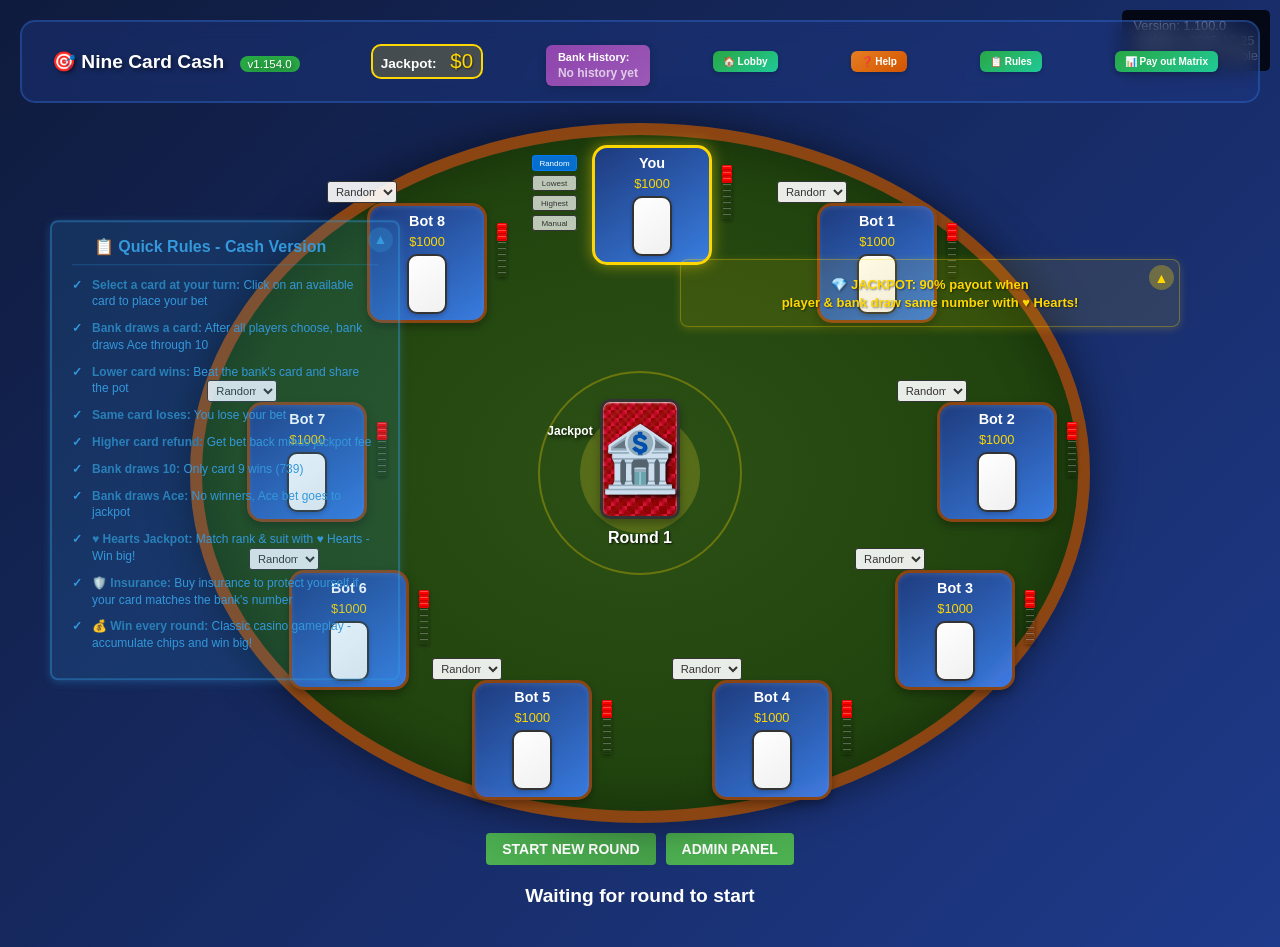
==== commit b4f4c6cc: "Casch update" ====
--- a/cash/index.html
+++ b/cash/index.html
@@ -874,6 +874,118 @@
             font-weight: bold;
             font-size: 13px;
             text-shadow: 1px 1px 2px rgba(0, 0, 0, 0.5);
+        }
+
+        /* Quick Rules Promotion Box */
+        .quick-rules-promo {
+            position: fixed;
+            left: 50px;
+            top: 50%; /* Moved down to avoid header overlap */
+            transform: translateY(-50%);
+            background: rgba(52, 152, 219, 0.15);
+            color: #3498db;
+            padding: 15px 20px;
+            border-radius: 8px;
+            border: 2px solid rgba(52, 152, 219, 0.4);
+            width: 350px;
+            max-width: 350px;
+            max-height: 70vh;
+            overflow-y: auto;
+            box-shadow: 0 2px 8px rgba(52, 152, 219, 0.3);
+            z-index: 1000;
+            transition: all 0.3s ease;
+        }
+
+        .quick-rules-promo.minimized {
+            width: 200px;
+            max-height: 50px;
+            overflow: hidden;
+            cursor: pointer;
+            top: 22.5%; /* Adjusted for minimized state */
+        }
+
+        .quick-rules-promo.minimized .quick-rules-list,
+        .quick-rules-promo.minimized h3 {
+            display: none;
+        }
+
+        .quick-rules-promo.minimized::before {
+            content: "📋 Quick Rules";
+            display: block;
+            text-align: center;
+            padding: 10px 0;
+            font-weight: bold;
+            font-size: 12px;
+            color: #3498db;
+        }
+
+        .quick-rules-promo .toggle-btn {
+            position: absolute;
+            top: 5px;
+            right: 5px;
+            background: rgba(52, 152, 219, 0.3);
+            border: none;
+            color: #3498db;
+            width: 25px;
+            height: 25px;
+            border-radius: 50%;
+            cursor: pointer;
+            font-size: 14px;
+            display: flex;
+            align-items: center;
+            justify-content: center;
+            transition: all 0.2s ease;
+            z-index: 1502; /* Higher than header z-index (1500) */
+        }
+
+        .quick-rules-promo .toggle-btn:hover {
+            background: rgba(52, 152, 219, 0.5);
+            transform: scale(1.1);
+        }
+
+        .quick-rules-promo.minimized .toggle-btn::after {
+            content: "▼";
+        }
+
+        .quick-rules-promo:not(.minimized) .toggle-btn::after {
+            content: "▲";
+        }
+
+        .quick-rules-promo h3 {
+            margin: 0 0 12px 0;
+            font-size: 16px;
+            color: #3498db;
+            text-align: center;
+            border-bottom: 1px solid rgba(52, 152, 219, 0.3);
+            padding-bottom: 8px;
+            padding-right: 30px;
+        }
+
+        .quick-rules-list {
+            list-style: none;
+            padding: 0;
+            margin: 0;
+        }
+
+        .quick-rules-list li {
+            margin-bottom: 10px;
+            font-size: 12px;
+            line-height: 1.4;
+            padding-left: 20px;
+            position: relative;
+        }
+
+        .quick-rules-list li:before {
+            content: "✓";
+            position: absolute;
+            left: 0;
+            color: #3498db;
+            font-weight: bold;
+        }
+
+        .quick-rules-list li strong {
+            color: #2980b9;
+            font-weight: 600;
         }
 
         /* Header Layout - Override style.css for tighter spacing */
@@ -993,6 +1105,24 @@
         <div class="jackpot-promo">
             <button class="toggle-btn" onclick="this.parentElement.classList.toggle('minimized')" title="Minimize/Expand"></button>
             <span class="promo-text">💎 JACKPOT: 90% payout when<br>player & bank draw same number with ♥️ Hearts!</span>
+        </div>
+
+        <!-- Quick Rules Promotion Box -->
+        <div class="quick-rules-promo">
+            <button class="toggle-btn" onclick="this.parentElement.classList.toggle('minimized')" title="Minimize/Expand"></button>
+            <h3>📋 Quick Rules - Cash Version</h3>
+            <ul class="quick-rules-list">
+                <li><strong>Select a card at your turn:</strong> Click on an available card to place your bet</li>
+                <li><strong>Bank draws a card:</strong> After all players choose, bank draws Ace through 10</li>
+                <li><strong>Lower card wins:</strong> Beat the bank's card and share the pot</li>
+                <li><strong>Same card loses:</strong> You lose your bet</li>
+                <li><strong>Higher card refund:</strong> Get bet back minus jackpot fee</li>
+                <li><strong>Bank draws 10:</strong> Only card 9 wins (739)</li>
+                <li><strong>Bank draws Ace:</strong> No winners, Ace bet goes to jackpot</li>
+                <li><strong>♥️ Hearts Jackpot:</strong> Match rank & suit with ♥️ Hearts - Win big!</li>
+                <li><strong>🛡️ Insurance:</strong> Buy insurance to protect yourself if your card matches the bank's number</li>
+                <li><strong>💰 Win every round:</strong> Classic casino gameplay - accumulate chips and win big!</li>
+            </ul>
         </div>
 
         <!-- Game Controls -->
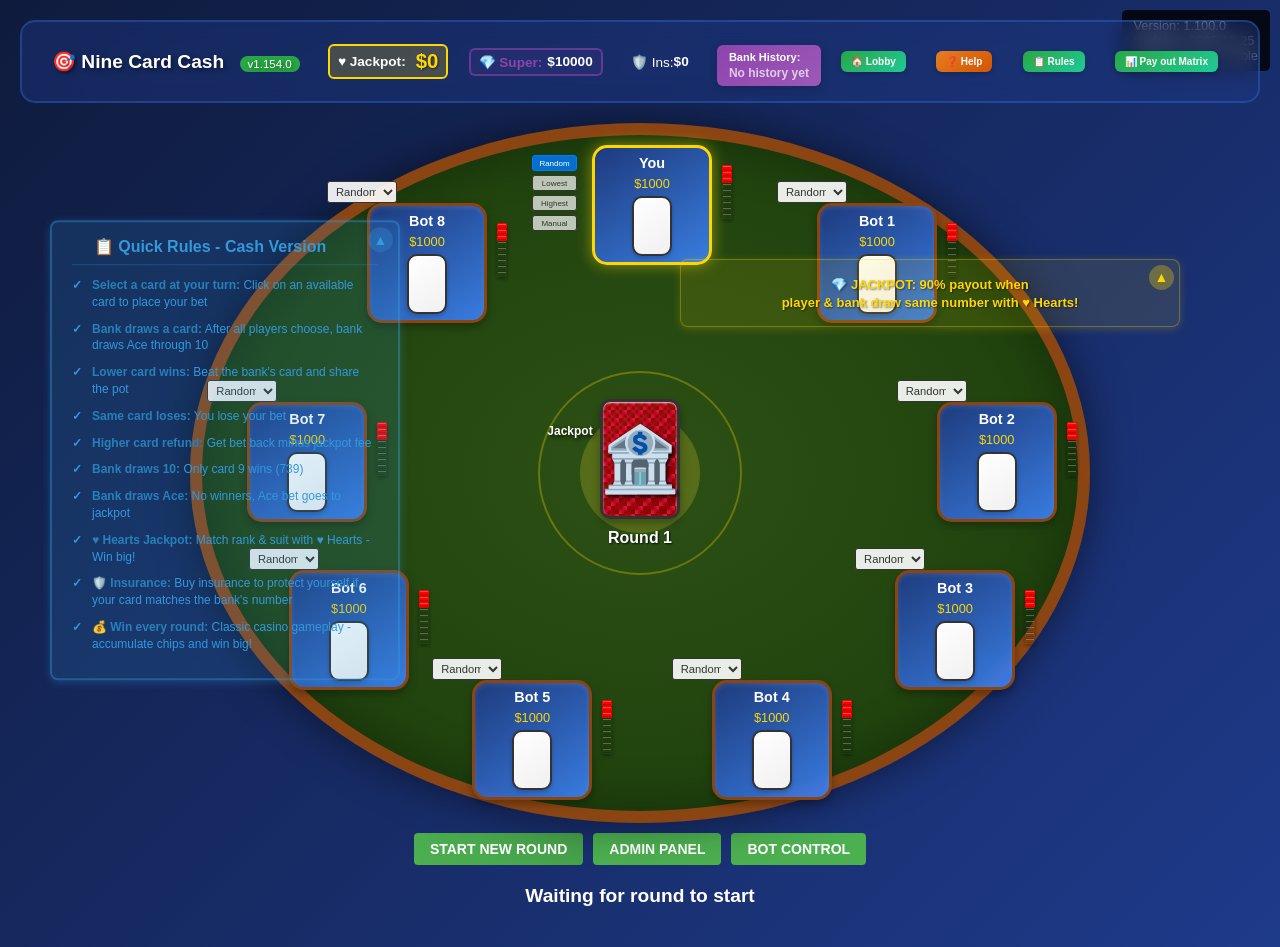
==== commit 3dd845af: "V1 20251104" ====
--- a/cash/index.html
+++ b/cash/index.html
@@ -1053,6 +1053,322 @@
             position: relative;
             margin: 0 auto;
         }
+
+        /* Header Layout */
+        .game-header {
+            display: flex;
+            flex-wrap: nowrap;
+            align-items: center;
+            gap: 4px; /* Reduced from 8px to 4px for tighter spacing */
+            overflow-x: auto;
+            overflow-y: hidden;
+        }
+
+        .game-header h1 {
+            white-space: nowrap;
+            margin-right: 8px; /* Reduced from 15px */
+            margin-bottom: 0;
+            margin-top: 0;
+            font-size: 1.2em; /* Reduced from default larger size */
+            font-weight: bold;
+        }
+
+        /* Jackpot Display Boxes */
+        .jackpot-display,
+        .insurance-jackpot-display {
+            display: inline-flex;
+            align-items: center;
+            padding: 4px 8px; /* Reduced padding for tighter fit */
+            border-radius: 6px;
+            white-space: nowrap;
+            flex-shrink: 0;
+            font-size: 0.85em; /* Slightly smaller font */
+        }
+
+        /* Super Jackpot Display */
+        .super-jackpot-display {
+            display: inline-flex;
+            align-items: center;
+            padding: 4px 8px; /* Reduced padding for tighter fit */
+            border-radius: 6px;
+            border: 2px solid rgba(142, 68, 173, 0.6);
+            background: rgba(142, 68, 173, 0.1);
+            animation: superJackpotGlow 2s ease-in-out infinite alternate;
+            white-space: nowrap;
+            flex-shrink: 0;
+            font-size: 0.85em; /* Slightly smaller font */
+        }
+        
+        @keyframes superJackpotGlow {
+            0% {
+                box-shadow: 0 0 5px rgba(142, 68, 173, 0.5), 0 0 10px rgba(142, 68, 173, 0.3);
+                border-color: rgba(142, 68, 173, 0.6);
+            }
+            100% {
+                box-shadow: 0 0 15px rgba(142, 68, 173, 0.8), 0 0 25px rgba(142, 68, 173, 0.5), 0 0 35px rgba(142, 68, 173, 0.3);
+                border-color: rgba(142, 68, 173, 1);
+            }
+        }
+        
+        .super-jackpot-label {
+            font-weight: bold;
+            margin-right: 5px;
+            color: #8e44ad;
+        }
+
+        /* Ensure labels and amounts stay on one line */
+        .jackpot-label,
+        .super-jackpot-label,
+        .insurance-label {
+            display: inline;
+            white-space: nowrap;
+        }
+
+        #jackpot-amount,
+        #super-jackpot-amount,
+        #insurance-amount {
+            display: inline;
+            white-space: nowrap;
+            font-weight: bold;
+        }
+
+        /* Bot Control Panel Styles */
+        .bot-control-panel {
+            position: fixed;
+            top: 200px;
+            left: 50px;
+            background: linear-gradient(145deg, #2c3e50, #34495e);
+            border: 2px solid #e74c3c;
+            border-radius: 10px;
+            padding: 0;
+            z-index: 1000;
+            max-width: 500px;
+            max-height: 600px;
+            box-shadow: 0 4px 20px rgba(0,0,0,0.3);
+            color: white;
+            cursor: move;
+            user-select: none;
+            display: flex;
+            flex-direction: column;
+        }
+        
+        .bot-control-header {
+            background: linear-gradient(145deg, #1a252f, #2c3e50);
+            color: white;
+            padding: 10px 15px;
+            border-radius: 8px 8px 0 0;
+            cursor: move;
+            display: flex;
+            justify-content: space-between;
+            align-items: center;
+        }
+        
+        .bot-control-header h3 {
+            margin: 0;
+            font-size: 16px;
+            color: #e74c3c;
+        }
+        
+        .bot-control-content {
+            flex: 1;
+            overflow-y: auto;
+            padding: 0;
+            max-height: calc(600px - 60px);
+        }
+        
+        .close-bot-control-btn {
+            background: none;
+            border: none;
+            color: white;
+            font-size: 20px;
+            cursor: pointer;
+            padding: 0;
+            width: 25px;
+            height: 25px;
+            display: flex;
+            align-items: center;
+            justify-content: center;
+        }
+        
+        .close-bot-control-btn:hover {
+            background: rgba(255,255,255,0.2);
+            border-radius: 3px;
+        }
+        
+        .bot-control-section {
+            padding: 15px;
+            color: white;
+        }
+        
+        .bot-control-section h4 {
+            color: #e74c3c;
+            margin-bottom: 15px;
+            font-size: 14px;
+        }
+        
+        .bot-item {
+            background: rgba(255, 255, 255, 0.1);
+            border: 1px solid rgba(231, 76, 60, 0.3);
+            border-radius: 8px;
+            padding: 12px;
+            margin-bottom: 10px;
+            transition: all 0.2s ease;
+        }
+        
+        .bot-item:hover {
+            background: rgba(255, 255, 255, 0.15);
+            border-color: rgba(231, 76, 60, 0.5);
+        }
+        
+        .bot-name {
+            font-weight: bold;
+            color: #e74c3c;
+            font-size: 14px;
+            margin-bottom: 10px;
+        }
+        
+        .bot-controls-row {
+            display: flex;
+            gap: 10px;
+            align-items: center;
+            flex-wrap: wrap;
+        }
+        
+        .bot-control-group {
+            display: flex;
+            flex-direction: column;
+            gap: 5px;
+            min-width: 120px;
+        }
+        
+        .bot-control-group label {
+            font-size: 11px;
+            color: #bdc3c7;
+            font-weight: 500;
+        }
+        
+        .bot-control-group input,
+        .bot-control-group select {
+            padding: 4px 6px;
+            font-size: 11px;
+            border: 1px solid #555;
+            border-radius: 4px;
+            background: #34495e;
+            color: white;
+            transition: all 0.2s ease;
+        }
+        
+        .bot-control-group input:focus,
+        .bot-control-group select:focus {
+            outline: none;
+            border-color: #e74c3c;
+            box-shadow: 0 0 0 2px rgba(231, 76, 60, 0.2);
+        }
+
+        /* Insurance Modal Styles */
+        .insurance-modal {
+            position: fixed;
+            top: 50%;
+            left: 50%;
+            transform: translate(-50%, -50%);
+            background: linear-gradient(145deg, #2c3e50, #34495e);
+            border: 3px solid #3498db;
+            border-radius: 10px;
+            padding: 0;
+            z-index: 5000;
+            max-width: 500px;
+            max-height: 80vh;
+            box-shadow: 0 4px 20px rgba(0,0,0,0.5);
+            color: white;
+            display: flex;
+            flex-direction: column;
+        }
+        
+        .insurance-header {
+            background: linear-gradient(145deg, #3498db, #2980b9);
+            color: white;
+            padding: 15px;
+            border-radius: 8px 8px 0 0;
+        }
+        
+        .insurance-header h2 {
+            margin: 0 0 10px 0;
+            font-size: 18px;
+        }
+        
+        .insurance-info {
+            font-size: 14px;
+            margin-top: 10px;
+        }
+        
+        .insurance-timer {
+            margin-top: 8px;
+            font-weight: bold;
+            color: #f39c12;
+        }
+        
+        .insurance-body {
+            padding: 20px;
+            overflow-y: auto;
+            flex: 1;
+        }
+        
+        .insurance-select-all {
+            margin-bottom: 15px;
+            padding: 10px;
+            background: rgba(255, 255, 255, 0.1);
+            border-radius: 5px;
+            border: 1px solid #3498db;
+        }
+        
+        .insurance-players {
+            max-height: 300px;
+            overflow-y: auto;
+            margin-bottom: 15px;
+        }
+        
+        .insurance-player-item {
+            padding: 8px;
+            margin-bottom: 8px;
+            background: rgba(255, 255, 255, 0.05);
+            border-radius: 5px;
+            border: 1px solid rgba(52, 152, 219, 0.3);
+        }
+        
+        .insurance-actions {
+            display: flex;
+            gap: 10px;
+        }
+        
+        .insurance-btn {
+            flex: 1;
+            padding: 12px;
+            border: none;
+            border-radius: 5px;
+            font-weight: bold;
+            cursor: pointer;
+            transition: all 0.3s ease;
+        }
+        
+        .insurance-btn.confirm {
+            background: linear-gradient(145deg, #27ae60, #2ecc71);
+            color: white;
+        }
+        
+        .insurance-btn.confirm:hover {
+            background: linear-gradient(145deg, #2ecc71, #27ae60);
+            transform: scale(1.05);
+        }
+        
+        .insurance-btn.skip {
+            background: linear-gradient(145deg, #95a5a6, #7f8c8d);
+            color: white;
+        }
+        
+        .insurance-btn.skip:hover {
+            background: linear-gradient(145deg, #7f8c8d, #95a5a6);
+            transform: scale(1.05);
+        }
     </style>
 </head>
 <body>
@@ -1061,8 +1377,16 @@
         <header class="game-header">
             <h1>🎯 Nine Card Cash <span class="version-badge">v1.154.0</span></h1>
             <div class="jackpot-display">
-                <span class="jackpot-label">Jackpot:</span>
+                <span class="jackpot-label">♥️ Jackpot:</span>
                 <span id="jackpot-amount">0</span>
+            </div>
+            <div class="super-jackpot-display">
+                <span class="super-jackpot-label">💎 Super:</span>
+                <span id="super-jackpot-amount">0</span>
+            </div>
+            <div class="insurance-jackpot-display">
+                <span class="insurance-label">🛡️ Ins:</span>
+                <span id="insurance-amount">0</span>
             </div>
         <div class="bank-history">
             <span class="history-label">Bank History:</span>
@@ -1129,6 +1453,7 @@
         <div class="game-controls">
             <button id="start-round-btn" class="control-btn primary">Start New Round</button>
             <button id="admin-panel-btn" class="control-btn">Admin Panel</button>
+            <button id="bot-control-btn" class="control-btn">Bot Control</button>
         </div>
 
         <!-- Rules Modal -->
@@ -1542,6 +1867,8 @@
                     <div>Expected: <span id="expected-balance">9000</span></div>
                     <div>Player Balances: <span id="player-balances">0</span></div>
                     <div>Jackpot: <span id="admin-jackpot">0</span></div>
+                    <div>Super Jackpot: <span id="admin-super-jackpot">0</span></div>
+                    <div>Insurance: <span id="admin-insurance">0</span></div>
                     <div>Bank Rake: <span id="admin-bank-rake">0</span></div>
                     <div>Round: <span id="admin-round">1</span></div>
                 </div>
@@ -1587,6 +1914,52 @@
             </div>
         </div>
 
+        <!-- Bot Control Panel -->
+        <div id="bot-control-panel" class="bot-control-panel hidden">
+            <div class="bot-control-header">
+                <h3>Bot Control Panel</h3>
+                <button id="close-bot-control-btn" class="close-bot-control-btn">&times;</button>
+            </div>
+            <div class="bot-control-content">
+                <div class="bot-control-section">
+                    <h4>Bot Settings</h4>
+                    <div class="bot-list" id="bot-list">
+                        <!-- Bot controls will be generated here -->
+                    </div>
+                </div>
+            </div>
+        </div>
+
+        <!-- Insurance Purchase Modal -->
+        <div id="insurance-modal" class="insurance-modal hidden">
+            <div class="insurance-content">
+                <div class="insurance-header">
+                    <h2>🛡️ Insurance Purchase</h2>
+                    <div class="insurance-info">
+                        <p>Cost: $<span id="modal-insurance-cost">20</span> | Insurance Pot: $<span id="modal-insurance-pot">0</span></p>
+                        <div class="insurance-timer">
+                            <span>Time remaining: </span>
+                            <span id="insurance-countdown">10</span>s
+                        </div>
+                    </div>
+                </div>
+                <div class="insurance-body">
+                    <p>Select players who want to buy insurance:</p>
+                    <div class="insurance-select-all">
+                        <input type="checkbox" id="select-all-bots" class="select-all-checkbox">
+                        <label for="select-all-bots">Select All Bots</label>
+                    </div>
+                    <div class="insurance-players" id="insurance-players">
+                        <!-- Player checkboxes will be generated here -->
+                    </div>
+                    <div class="insurance-actions">
+                        <button id="confirm-insurance-btn" class="insurance-btn confirm">Confirm Purchases</button>
+                        <button id="skip-insurance-btn" class="insurance-btn skip">Skip Insurance</button>
+                    </div>
+                </div>
+            </div>
+        </div>
+
         <!-- Game Status -->
         <div class="game-status">
             <div id="game-state">Waiting for round to start</div>
@@ -1609,6 +1982,7 @@
             WAITING_FOR_ROUND_START: 'waiting_for_round_start',
             CARD_SELECTION: 'card_selection',
             REVEALING_CARDS: 'revealing_cards',
+            INSURANCE_PURCHASE: 'insurance_purchase',
             BANK_DRAW: 'bank_draw',
             DISTRIBUTE_WINNINGS: 'distribute_winnings',
             ROUND_SUMMARY: 'round_summary'
@@ -1637,12 +2011,29 @@
             BANK_RATE: 0.02,     // 2% from losing players
             JACKPOT_PAYOUT_RATE: 0.90,
             JACKPOT_CARRYOVER_RATE: 0.10,
+            INSURANCE_JACKPOT_RATE: 0.20,    // 20% stays as insurance
+            INSURANCE_COST: 20,               // Cost to buy insurance
+            INSURANCE_MIN_POT: 50,            // Minimum insurance pot to enable purchases
+            INSURANCE_TIMER: 10,              // Seconds to decide on insurance purchase
             CASCADE_RATE: 0.50,
             CARD_SELECTION_TIMEOUT: 10000,
             BOT_DELAY: 2000,
             AUTO_START_NEXT_ROUND: true,
             ROUND_DELAY: 3000
         };
+
+        // Helper function to check if two suits have the same color
+        // Red: Hearts, Diamonds
+        // Black: Clubs, Spades
+        function hasSameSuitColor(suit1, suit2) {
+            const redSuits = ['hearts', 'diamonds'];
+            const blackSuits = ['clubs', 'spades'];
+            
+            const suit1IsRed = redSuits.includes(suit1);
+            const suit2IsRed = redSuits.includes(suit2);
+            
+            return suit1IsRed === suit2IsRed;
+        }
 
         // Dynamic Matrix Calculator
         class MatrixCalculator {
@@ -1821,6 +2212,9 @@
                     players: [],
                     bankCard: null,
                     jackpot: 0,
+                    insuranceJackpot: 0,
+                    superJackpot: 10000,  // Initial $10,000 - funded externally, not from table
+                    superJackpotFromTable: 0,
                     bankRake: 0,
                     previousLoser: null,
                     selectedCards: new Map(),
@@ -1861,6 +2255,9 @@
                 }
 
                 this.gameData.jackpot = 0;
+                this.gameData.insuranceJackpot = 0;
+                this.gameData.superJackpot = 10000;  // Initial $10,000 - funded externally, not from table
+                this.gameData.superJackpotFromTable = 0;
                 this.gameData.bankRake = 0;
                 this.gameData.selectedCards.clear();
                 this.gameData.previousLoser = null;
@@ -1959,8 +2356,8 @@
                 const allSelected = this.allCardsSelected();
                 console.log('All cards selected check:', allSelected, 'Selected cards count:', this.gameData.selectedCards.size, 'Total players:', GAME_CONFIG.TOTAL_PLAYERS);
                 if (allSelected) {
-                    console.log('All cards selected, moving to reveal phase...');
-                    this.setState(GAME_STATES.REVEALING_CARDS);
+                    console.log('All cards selected, moving to insurance purchase phase...');
+                    this.setState(GAME_STATES.INSURANCE_PURCHASE);
                 }
                 
                 return true;
@@ -1992,6 +2389,7 @@
 
             setBankCard(card) {
                 this.gameData.bankCard = card;
+                this.gameData.bankCardSuit = card ? card.suit : null;
                 
                 // Add to bank history
                 if (!this.gameData.bankHistory) {
@@ -2013,9 +2411,7 @@
                 const player = this.getPlayer(playerId);
                 if (player) {
                     player.balance += amount;
-                    if (player.balance < 0) {
-                        player.balance = 0;
-                    }
+                    // Allow negative balances (rebuy/loan system)
                     // Round to nearest integer
                     player.balance = Math.round(player.balance);
                 }
@@ -2070,6 +2466,34 @@
                 if (this.gameData.bankRake < 0) {
                     this.gameData.bankRake = 0;
                 }
+            }
+
+            updateInsuranceJackpot(amount) {
+                // Safety check for NaN or undefined
+                if (isNaN(amount) || amount === undefined || amount === null) {
+                    console.error('Invalid insurance jackpot amount:', amount);
+                    return;
+                }
+                
+                this.gameData.insuranceJackpot += amount;
+                if (this.gameData.insuranceJackpot < 0) {
+                    this.gameData.insuranceJackpot = 0;
+                }
+                console.log('Insurance jackpot updated:', this.gameData.insuranceJackpot);
+            }
+
+            updateSuperJackpot(amount) {
+                // Safety check for NaN or undefined
+                if (isNaN(amount) || amount === undefined || amount === null) {
+                    console.error('Invalid super jackpot amount:', amount);
+                    return;
+                }
+                
+                this.gameData.superJackpot += amount;
+                if (this.gameData.superJackpot < 0) {
+                    this.gameData.superJackpot = 0;
+                }
+                console.log('Super jackpot updated:', this.gameData.superJackpot);
             }
 
             getTotalBalance() {
@@ -2559,11 +2983,24 @@
                 const jackpotAmount = gameData.jackpot;
                 
                 if (jackpotAmount > 0) {
-                    const payout = jackpotAmount * GAME_CONFIG.JACKPOT_PAYOUT_RATE;
-                    const carryover = jackpotAmount * GAME_CONFIG.JACKPOT_CARRYOVER_RATE;
-                    
+                    // Calculate 20% of Hearts Jackpot to go to Insurance Jackpot
+                    const insuranceContribution = jackpotAmount * GAME_CONFIG.INSURANCE_JACKPOT_RATE;
+                    const remainingJackpot = jackpotAmount - insuranceContribution;
+                    
+                    // Add to insurance jackpot
+                    this.stateManager.updateInsuranceJackpot(insuranceContribution);
+                    console.log(`💎 Hearts Jackpot: $${Math.round(jackpotAmount)} - $${Math.round(insuranceContribution)} (20%) added to Insurance Jackpot`);
+                    
+                    // Calculate payout from remaining jackpot
+                    const payout = remainingJackpot * GAME_CONFIG.JACKPOT_PAYOUT_RATE;
+                    const carryover = remainingJackpot * GAME_CONFIG.JACKPOT_CARRYOVER_RATE;
+                    
+                    // Give payout to winner
                     this.stateManager.updatePlayerBalance(losingPlayer.id, payout);
                     this.stateManager.updatePlayer(losingPlayer.id, { result: RESULT_TYPES.JACKPOT });
+                    
+                    // Update jackpot: remove what was paid out, but keep carryover
+                    // Remove the entire original jackpot amount, then add back the carryover
                     this.stateManager.updateJackpot(-jackpotAmount + carryover);
                 }
             }
@@ -3048,6 +3485,8 @@
                 this.initializeElements();
                 this.setupEventListeners();
                 this.setupStateListeners();
+                this.initializeInsuranceSettings();
+                this.setupBankOverrideUI();
             }
 
             initializeElements() {
@@ -3057,20 +3496,37 @@
                     playerSeats: document.querySelector('.player-seats'),
                     bankCard: document.getElementById('bank-card'),
                     jackpotAmount: document.getElementById('jackpot-amount'),
+                    superJackpotAmount: document.getElementById('super-jackpot-amount'),
+                    insuranceAmount: document.getElementById('insurance-amount'),
                     bankHistoryList: document.getElementById('bank-history-list'),
                     startRoundBtn: document.getElementById('start-round-btn'),
                     adminPanelBtn: document.getElementById('admin-panel-btn'),
                     adminPanel: document.getElementById('admin-panel'),
+                    botControlBtn: document.getElementById('bot-control-btn'),
+                    botControlPanel: document.getElementById('bot-control-panel'),
                     gameState: document.getElementById('game-state'),
                     gameTimer: document.getElementById('game-timer'),
                     totalBalance: document.getElementById('total-balance'),
                     expectedBalance: document.getElementById('expected-balance'),
                     playerBalances: document.getElementById('player-balances'),
                     adminJackpot: document.getElementById('admin-jackpot'),
+                    adminSuperJackpot: document.getElementById('admin-super-jackpot'),
+                    adminInsurance: document.getElementById('admin-insurance'),
                     adminBankRake: document.getElementById('admin-bank-rake'),
                     adminBankRakeDisplay: document.getElementById('admin-bank-rake-display'),
                     adminRound: document.getElementById('admin-round'),
                     currentRound: document.getElementById('current-round'),
+                    
+                    // Insurance elements
+                    insuranceModal: document.getElementById('insurance-modal'),
+                    insurancePlayers: document.getElementById('insurance-players'),
+                    insuranceCountdown: document.getElementById('insurance-countdown'),
+                    modalInsuranceCost: document.getElementById('modal-insurance-cost'),
+                    modalInsurancePot: document.getElementById('modal-insurance-pot'),
+                    confirmInsuranceBtn: document.getElementById('confirm-insurance-btn'),
+                    skipInsuranceBtn: document.getElementById('skip-insurance-btn'),
+                    insuranceCostInput: document.getElementById('insurance-cost'),
+                    insuranceMinPotInput: document.getElementById('insurance-min-pot'),
                 };
                 
                 console.log('UI elements initialized:', this.elements);
@@ -3092,8 +3548,22 @@
                     this.elements.adminPanelBtn.addEventListener('click', () => this.toggleAdminPanel());
                 }
                 
+                // Bot Control button
+                if (this.elements.botControlBtn) {
+                    this.elements.botControlBtn.addEventListener('click', () => this.toggleBotControlPanel());
+                }
+                
+                // Close Bot Control Panel button
+                const closeBotControlBtn = document.getElementById('close-bot-control-btn');
+                if (closeBotControlBtn) {
+                    closeBotControlBtn.addEventListener('click', () => this.toggleBotControlPanel());
+                }
+                
                 // Make admin panel draggable
                 this.makeAdminPanelDraggable();
+                
+                // Make bot control panel draggable
+                this.makeBotControlPanelDraggable();
                 
                 // Sound toggle control
                 const soundToggle = document.getElementById('sound-toggle');
@@ -3204,7 +3674,351 @@
                     });
                 }
                 
+                // Insurance event listeners
+                if (this.elements.confirmInsuranceBtn) {
+                    this.elements.confirmInsuranceBtn.addEventListener('click', () => {
+                        this.confirmInsurancePurchases();
+                    });
+                }
+                
+                if (this.elements.skipInsuranceBtn) {
+                    this.elements.skipInsuranceBtn.addEventListener('click', () => {
+                        this.skipInsurance();
+                    });
+                }
+                
+                // Human insurance icon click handlers
+                this.setupHumanInsuranceListeners();
+                
                 console.log('Event listeners set up');
+            }
+            
+            setupHumanInsuranceListeners() {
+                // Set up click handlers for human insurance icons (will be called after seats are created)
+                document.addEventListener('click', (e) => {
+                    // Check if click is on the icon or any of its children
+                    const icon = e.target.closest('.human-insurance-icon');
+                    if (icon && !icon.classList.contains('disabled')) {
+                        const playerId = parseInt(icon.id.replace('human-insurance-', ''));
+                        console.log(`Human insurance icon clicked for player ${playerId}`);
+                        this.handleHumanInsuranceClick(playerId);
+                    }
+                });
+            }
+            
+            handleHumanInsuranceClick(playerId) {
+                console.log(`🛡️ handleHumanInsuranceClick called for player ${playerId}`);
+                const gameData = this.stateManager.getGameData();
+                const player = gameData.players.find(p => p.id === playerId);
+                
+                if (!player) {
+                    console.log('Early return: player not found');
+                    return;
+                }
+                
+                // Check if insurance phase is active
+                const currentState = this.stateManager.getState();
+                if (currentState !== GAME_STATES.INSURANCE_PURCHASE) {
+                    console.log('Insurance can only be purchased during insurance phase');
+                    return;
+                }
+                
+                // Check if player can afford insurance
+                if (player.balance < GAME_CONFIG.INSURANCE_COST) {
+                    console.log(`Player ${player.name} cannot afford insurance ($${GAME_CONFIG.INSURANCE_COST})`);
+                    return;
+                }
+                
+                // Check if insurance pot meets minimum requirement (only for purchases, not cancellations)
+                if (!player.hasInsurance) {
+                    const insurancePot = gameData.insuranceJackpot || 0;
+                    if (insurancePot < GAME_CONFIG.INSURANCE_MIN_POT) {
+                        console.log(`🛡️ Insurance pot too small: $${insurancePot} < $${GAME_CONFIG.INSURANCE_MIN_POT} - purchase not allowed`);
+                        return;
+                    }
+                }
+                
+                // Toggle insurance purchase
+                if (player.hasInsurance) {
+                    // Cancel insurance
+                    this.stateManager.updatePlayer(playerId, { hasInsurance: false });
+                    this.stateManager.updatePlayerBalance(playerId, GAME_CONFIG.INSURANCE_COST); // Refund
+                    // Subtract from pot if cancelling
+                    this.stateManager.updateInsuranceJackpot(-GAME_CONFIG.INSURANCE_COST);
+                    console.log(`${player.name} cancelled insurance purchase`);
+                } else {
+                    // Buy insurance
+                    this.stateManager.updatePlayer(playerId, { hasInsurance: true });
+                    this.stateManager.updatePlayerBalance(playerId, -GAME_CONFIG.INSURANCE_COST);
+                    
+                    // Add insurance cost to insurance jackpot
+                    this.stateManager.updateInsuranceJackpot(GAME_CONFIG.INSURANCE_COST);
+                    
+                    console.log(`${player.name} purchased insurance for $${GAME_CONFIG.INSURANCE_COST}`);
+                }
+                
+                // Update player display and insurance display
+                this.updatePlayerDisplay(playerId);
+                this.updateGameDisplay(); // This will update insurance amount display
+                
+                // Add/remove insurance marker
+                const updatedPlayer = this.stateManager.getGameData().players.find(p => p.id === playerId);
+                if (updatedPlayer && updatedPlayer.hasInsurance) {
+                    this.addInsuranceMarker(playerId);
+                } else {
+                    // If insurance cancelled, remove marker
+                    const marker = document.querySelector(`.insurance-marker[data-player-id="${playerId}"]`);
+                    if (marker) {
+                        marker.remove();
+                    }
+                }
+                
+                // If human player purchased insurance, automatically end human phase and proceed to bot phase
+                if (player.isHuman && updatedPlayer && updatedPlayer.hasInsurance) {
+                    console.log('🛡️ Human player purchased insurance - ending human phase');
+                    this.endHumanInsurancePhase();
+                }
+            }
+            
+            confirmInsurancePurchases() {
+                console.log('🛡️ Confirming insurance purchases');
+                
+                // Guard: Only process insurance if we're in insurance purchase state
+                const currentState = this.stateManager.getState();
+                if (currentState !== GAME_STATES.INSURANCE_PURCHASE) {
+                    console.log(`🛡️ Cannot confirm insurance - wrong state: ${currentState}`);
+                    this.hideInsuranceModal();
+                    return;
+                }
+                
+                const gameData = this.stateManager.getGameData();
+                const checkboxes = this.elements.insurancePlayers.querySelectorAll('input[type="checkbox"]:checked');
+                
+                let totalInsuranceCost = 0;
+                
+                // Process bot insurance purchases from modal
+                checkboxes.forEach(checkbox => {
+                    const playerId = parseInt(checkbox.value);
+                    const player = gameData.players.find(p => p.id === playerId);
+                    
+                    // Check insurance pot BEFORE each purchase
+                    const currentInsurancePot = gameData.insuranceJackpot || 0;
+                    if (currentInsurancePot < GAME_CONFIG.INSURANCE_MIN_POT) {
+                        console.log(`🛡️ Cannot process insurance purchase for ${player ? player.name : 'player ' + playerId} - pot too small`);
+                        return; // Skip this purchase
+                    }
+                    
+                    if (player && player.balance >= GAME_CONFIG.INSURANCE_COST && !player.hasInsurance) {
+                        console.log(`🛡️ Player ${player.name} (${playerId}) bought insurance for $${GAME_CONFIG.INSURANCE_COST}`);
+                        
+                        // Deduct insurance cost from player balance
+                        this.stateManager.updatePlayerBalance(playerId, -GAME_CONFIG.INSURANCE_COST);
+                        
+                        // Mark player as having insurance
+                        this.stateManager.updatePlayer(playerId, { hasInsurance: true });
+                        
+                        // Add to insurance jackpot using safe method
+                        this.stateManager.updateInsuranceJackpot(GAME_CONFIG.INSURANCE_COST);
+                        
+                        // Add insurance marker to player seat
+                        this.addInsuranceMarker(playerId);
+                        
+                        // Update player display immediately to show new balance
+                        this.updatePlayerDisplay(playerId);
+                        
+                        totalInsuranceCost += GAME_CONFIG.INSURANCE_COST;
+                    }
+                });
+                
+                // Process human insurance purchases (already handled by click events)
+                gameData.players.forEach(player => {
+                    if (player.isHuman && player.hasInsurance) {
+                        // Human player insurance was already added to pot in handleHumanInsuranceClick
+                        // Just make sure marker is added if missing
+                        this.addInsuranceMarker(player.id);
+                    }
+                });
+                
+                // Update admin panel and insurance display immediately
+                if (totalInsuranceCost > 0) {
+                    console.log(`🛡️ Processed $${totalInsuranceCost} in insurance purchases`);
+                    this.updateAdminPanel();
+                    this.updateGameDisplay(); // This will update insurance amount display
+                }
+                
+                this.hideInsuranceModal();
+                this.proceedWithoutInsurance();
+            }
+            
+            skipInsurance() {
+                console.log('🛡️ Skipping insurance phase');
+                
+                // Guard: Only process insurance if we're in insurance purchase state
+                const currentState = this.stateManager.getState();
+                if (currentState !== GAME_STATES.INSURANCE_PURCHASE) {
+                    console.log(`🛡️ Cannot skip insurance - wrong state: ${currentState}`);
+                    this.hideInsuranceModal();
+                    return;
+                }
+                
+                this.hideInsuranceModal();
+                this.proceedWithoutInsurance();
+            }
+            
+            proceedWithoutInsurance() {
+                console.log('🛡️ Proceeding without insurance');
+                // Move to revealing cards phase
+                this.stateManager.setState(GAME_STATES.REVEALING_CARDS);
+            }
+            
+            hideInsuranceModal() {
+                if (this.elements.insuranceModal) {
+                    this.elements.insuranceModal.classList.add('hidden');
+                }
+            }
+            
+            showInsuranceModal() {
+                if (this.elements.insuranceModal) {
+                    this.elements.insuranceModal.classList.remove('hidden');
+                }
+            }
+            
+            addInsuranceMarker(playerId) {
+                // Check if marker already exists
+                const existingMarker = document.querySelector(`.insurance-marker[data-player-id="${playerId}"]`);
+                if (existingMarker) {
+                    return; // Marker already exists
+                }
+                
+                const playerSeat = document.getElementById(`player-${playerId}`);
+                if (!playerSeat) return;
+                
+                const marker = document.createElement('div');
+                marker.className = 'insurance-marker';
+                marker.setAttribute('data-player-id', playerId);
+                marker.innerHTML = '<div style="background: #e74c3c; color: white; padding: 2px 6px; border-radius: 10px; font-size: 10px; font-weight: bold;">🛡️</div>';
+                marker.style.position = 'absolute';
+                marker.style.top = '-15px';
+                marker.style.right = '-15px';
+                marker.style.zIndex = '10';
+                
+                playerSeat.appendChild(marker);
+            }
+            
+            startHumanInsurancePhase() {
+                console.log('🛡️ Starting human insurance phase');
+                
+                const gameData = this.stateManager.getGameData();
+                const humanPlayer = gameData.players.find(p => p.isHuman);
+                const bankSuit = gameData.bankCardSuit;
+                
+                // Check if human player has matching suit
+                if (!humanPlayer || !humanPlayer.selectedCard || !hasSameSuitColor(humanPlayer.selectedCard.suit, bankSuit)) {
+                    console.log(`🛡️ Human player does not have matching suit color`);
+                    // Skip countdown and proceed directly to bot phase
+                    setTimeout(() => {
+                        this.endHumanInsurancePhase();
+                    }, 1000);
+                    return;
+                }
+                
+                console.log(`🛡️ Human player has matching suit color`);
+                
+                // Check if insurance pot is large enough
+                const insurancePot = gameData.insuranceJackpot || 0;
+                if (insurancePot < GAME_CONFIG.INSURANCE_MIN_POT) {
+                    console.log(`🛡️ Insurance pot too small: $${insurancePot} < $${GAME_CONFIG.INSURANCE_MIN_POT}`);
+                    setTimeout(() => {
+                        this.endHumanInsurancePhase();
+                    }, 1000);
+                    return;
+                }
+                
+                // Show insurance icon for human player
+                const icon = document.getElementById(`human-insurance-${humanPlayer.id}`);
+                if (icon) {
+                    icon.classList.remove('disabled');
+                }
+                
+                // Proceed to bot insurance phase after a short delay
+                setTimeout(() => {
+                    this.endHumanInsurancePhase();
+                }, 5000); // 5 seconds for human to decide
+            }
+            
+            endHumanInsurancePhase() {
+                console.log('🛡️ Ending human insurance phase, proceeding to bot phase');
+                // Show insurance modal for bots
+                this.showBotInsurancePhase();
+            }
+            
+            showBotInsurancePhase() {
+                console.log('🛡️ Showing bot insurance phase');
+                
+                const gameData = this.stateManager.getGameData();
+                const bankSuit = gameData.bankCardSuit;
+                const insurancePot = gameData.insuranceJackpot || 0;
+                
+                // Update modal info
+                if (this.elements.modalInsuranceCost) {
+                    this.elements.modalInsuranceCost.textContent = GAME_CONFIG.INSURANCE_COST;
+                }
+                if (this.elements.modalInsurancePot) {
+                    this.elements.modalInsurancePot.textContent = Math.round(insurancePot);
+                }
+                
+                // Build list of eligible players (matching suit color)
+                const eligiblePlayers = gameData.players.filter(player => {
+                    if (!player.selectedCard) return false;
+                    return hasSameSuitColor(player.selectedCard.suit, bankSuit);
+                });
+                
+                if (eligiblePlayers.length === 0) {
+                    console.log('🛡️ No eligible players for insurance');
+                    this.proceedWithoutInsurance();
+                    return;
+                }
+                
+                // Populate insurance players list
+                if (this.elements.insurancePlayers) {
+                    this.elements.insurancePlayers.innerHTML = '';
+                    
+                    eligiblePlayers.forEach(player => {
+                        if (player.isHuman) return; // Skip human, already handled
+                        
+                        const item = document.createElement('div');
+                        item.className = 'insurance-player-item';
+                        item.innerHTML = `
+                            <input type="checkbox" id="insurance-checkbox-${player.id}" value="${player.id}" 
+                                   ${player.balance < GAME_CONFIG.INSURANCE_COST ? 'disabled' : ''}>
+                            <label for="insurance-checkbox-${player.id}">
+                                ${player.name} (Balance: $${Math.round(player.balance)})
+                                ${player.balance < GAME_CONFIG.INSURANCE_COST ? ' - Cannot afford' : ''}
+                            </label>
+                        `;
+                        this.elements.insurancePlayers.appendChild(item);
+                    });
+                }
+                
+                // Set up select all checkbox
+                const selectAllCheckbox = document.getElementById('select-all-bots');
+                if (selectAllCheckbox) {
+                    selectAllCheckbox.addEventListener('change', (e) => {
+                        const checkboxes = this.elements.insurancePlayers.querySelectorAll('input[type="checkbox"]:not([disabled])');
+                        checkboxes.forEach(cb => cb.checked = e.target.checked);
+                    });
+                }
+                
+                // Show modal
+                this.showInsuranceModal();
+                
+                // Auto-confirm after timer expires
+                setTimeout(() => {
+                    if (!this.elements.insuranceModal.classList.contains('hidden')) {
+                        console.log('🛡️ Insurance timer expired, auto-confirming');
+                        this.confirmInsurancePurchases();
+                    }
+                }, GAME_CONFIG.INSURANCE_TIMER * 1000);
             }
 
             showRules() {
@@ -3295,6 +4109,9 @@
                     case GAME_STATES.REVEALING_CARDS:
                         this.updateRevealingCardsState();
                         break;
+                    case GAME_STATES.INSURANCE_PURCHASE:
+                        this.updateInsurancePurchaseState();
+                        break;
                     case GAME_STATES.BANK_DRAW:
                         this.updateBankDrawState();
                         break;
@@ -4102,10 +4919,20 @@
                 
                 // Safety checks for display values
                 const jackpot = isNaN(gameData.jackpot) ? 0 : gameData.jackpot;
+                const insuranceJackpot = isNaN(gameData.insuranceJackpot) ? 0 : gameData.insuranceJackpot;
+                const superJackpot = isNaN(gameData.superJackpot) ? 0 : gameData.superJackpot;
                 const bankRake = isNaN(gameData.bankRake) ? 0 : gameData.bankRake;
                 const totalBalance = this.stateManager.getTotalBalance();
                 
                 this.elements.jackpotAmount.textContent = `$${Math.round(jackpot)}`;
+                
+                // Update insurance and super jackpot displays
+                if (this.elements.insuranceAmount) {
+                    this.elements.insuranceAmount.textContent = `$${Math.round(insuranceJackpot)}`;
+                }
+                if (this.elements.superJackpotAmount) {
+                    this.elements.superJackpotAmount.textContent = `$${Math.round(superJackpot)}`;
+                }
                 
                 // Update jackpot chip stack
                 if (window.updateJackpotChipStack) {
@@ -4137,8 +4964,10 @@
                 // Calculate detailed balance breakdown
                 const playerBalances = gameData.players.reduce((sum, player) => sum + (player.balance || 0), 0);
                 const jackpot = gameData.jackpot || 0;
+                const superJackpot = gameData.superJackpot || 0;
+                const insuranceJackpot = gameData.insuranceJackpot || 0;
                 const bankRake = gameData.bankRake || 0;
-                const totalBalance = playerBalances + jackpot + bankRake;
+                const totalBalance = playerBalances + jackpot + superJackpot + insuranceJackpot + bankRake;
                 const expectedTotal = GAME_CONFIG.TOTAL_PLAYERS * GAME_CONFIG.INITIAL_BALANCE;
                 
                 // Update admin panel displays
@@ -4146,6 +4975,12 @@
                 this.elements.expectedBalance.textContent = `$${expectedTotal}`;
                 this.elements.playerBalances.textContent = `$${Math.round(playerBalances)}`;
                 this.elements.adminJackpot.textContent = `$${Math.round(jackpot)}`;
+                if (this.elements.adminSuperJackpot) {
+                    this.elements.adminSuperJackpot.textContent = `$${Math.round(superJackpot)}`;
+                }
+                if (this.elements.adminInsurance) {
+                    this.elements.adminInsurance.textContent = `$${Math.round(insuranceJackpot)}`;
+                }
                 this.elements.adminBankRake.textContent = `$${Math.round(bankRake)}`;
                 this.elements.adminBankRakeDisplay.textContent = `$${Math.round(bankRake)}`;
                 this.elements.adminRound.textContent = gameData.round;
@@ -4184,6 +5019,59 @@
                 
                 console.log('Starting bot moves...');
                 this.processBotMovesWithTurnIndication();
+            }
+
+            updateInsurancePurchaseState() {
+                console.log('Updating insurance purchase state...');
+                this.elements.startRoundBtn.disabled = true;
+                
+                // IMPORTANT: Reset flags when entering insurance phase
+                this.cardsRevealed = false;
+                this.bankDrawProcessed = false;
+                
+                // First: Check if there's a bank override from testing tools
+                const gameData = this.stateManager.getGameData();
+                let bankSuit = null;
+                
+                // Check if admin has set an override (testing tools)
+                if (gameData.nextBankOverride && gameData.nextBankOverride.suit) {
+                    bankSuit = gameData.nextBankOverride.suit;
+                    console.log('🔧 Using bank suit from override:', bankSuit);
+                    // Set bank suit in gameData
+                    this.stateManager.updateGameData({ bankCardSuit: bankSuit });
+                } else {
+                    // No override - generate random suit
+                    const suits = ['hearts', 'diamonds', 'clubs', 'spades'];
+                    bankSuit = suits[Math.floor(Math.random() * suits.length)];
+                    this.stateManager.updateGameData({ bankCardSuit: bankSuit });
+                    console.log('🎲 Generated random bank suit:', bankSuit);
+                }
+                
+                // Display bank's suit visually after a short delay
+                setTimeout(() => {
+                    this.displayBankSuit(bankSuit);
+                }, 1500); // 1.5 second delay before showing bank suit
+                
+                // Check if insurance pot is large enough to enable purchases
+                const insurancePot = gameData.insuranceJackpot || 0;
+                
+                if (insurancePot < GAME_CONFIG.INSURANCE_MIN_POT) {
+                    console.log(`🛡️ Insurance pot too small: $${insurancePot} < $${GAME_CONFIG.INSURANCE_MIN_POT} - skipping insurance phase`);
+                    this.elements.gameState.textContent = 'Insurance phase skipped - pot too small';
+                    // Skip insurance phase and go directly to revealing cards
+                    setTimeout(() => {
+                        this.stateManager.setState(GAME_STATES.REVEALING_CARDS);
+                    }, 2000); // Longer delay to show bank suit
+                    return;
+                }
+                
+                this.elements.gameState.textContent = `Bank's suit: ${bankSuit} - Insurance available for matching color players`;
+                this.elements.gameTimer.classList.add('hidden');
+                
+                // Start insurance purchase flow (only for matching color players) with delay to show bank suit
+                setTimeout(() => {
+                    this.startHumanInsurancePhase();
+                }, 2000);
             }
 
             updateRevealingCardsState() {
@@ -4471,8 +5359,8 @@
                 
                 // Check if all cards are selected after processing
                 if (this.stateManager.allCardsSelected()) {
-                    console.log('All cards selected, moving to reveal phase...');
-                    this.stateManager.setState(GAME_STATES.REVEALING_CARDS);
+                    console.log('All cards selected, moving to insurance purchase phase...');
+                    this.stateManager.setState(GAME_STATES.INSURANCE_PURCHASE);
                 }
             }
 
@@ -5007,6 +5895,231 @@
                 }
             }
 
+            toggleBotControlPanel() {
+                if (!this.elements.botControlPanel) return;
+                this.elements.botControlPanel.classList.toggle('hidden');
+                if (!this.elements.botControlPanel.classList.contains('hidden')) {
+                    this.updateBotControlPanel();
+                }
+            }
+            
+            updateBotControlPanel() {
+                const botList = document.getElementById('bot-list');
+                if (!botList) return;
+                
+                const gameData = this.stateManager.getGameData();
+                const bots = gameData.players.filter(player => !player.isHuman);
+                
+                botList.innerHTML = '';
+                
+                bots.forEach((bot, index) => {
+                    const botItem = document.createElement('div');
+                    botItem.className = 'bot-item';
+                    botItem.innerHTML = `
+                        <div class="bot-item-header">
+                            <div class="bot-name">Bot ${bot.id}</div>
+                        </div>
+                        <div class="bot-controls-row">
+                            <div class="bot-control-group">
+                                <label>Name:</label>
+                                <input type="text" id="bot-name-${bot.id}" value="${bot.name}" maxlength="15">
+                            </div>
+                            <div class="bot-control-group">
+                                <label>Strategy:</label>
+                                <select id="bot-strategy-${bot.id}">
+                                    <option value="random" ${bot.strategy === 'random' ? 'selected' : ''}>Random</option>
+                                    <option value="lowest" ${bot.strategy === 'lowest' ? 'selected' : ''}>Lowest</option>
+                                    <option value="highest" ${bot.strategy === 'highest' ? 'selected' : ''}>Highest</option>
+                                    <option value="manual" ${bot.strategy === 'manual' ? 'selected' : ''}>Manual</option>
+                                </select>
+                            </div>
+                            <div class="bot-control-group">
+                                <label>Insurance:</label>
+                                <select id="bot-insurance-${bot.id}">
+                                    <option value="ask" ${(bot.insuranceBehavior || 'always') === 'ask' ? 'selected' : ''}>Ask before round</option>
+                                    <option value="always" ${(bot.insuranceBehavior || 'always') === 'always' ? 'selected' : ''}>Always buy</option>
+                                    <option value="never" ${(bot.insuranceBehavior || 'always') === 'never' ? 'selected' : ''}>Never buy</option>
+                                </select>
+                            </div>
+                        </div>
+                    `;
+                    
+                    botList.appendChild(botItem);
+                });
+                
+                // Set up event listeners for bot controls
+                this.setupBotControlListeners();
+            }
+            
+            setupBotControlListeners() {
+                const gameData = this.stateManager.getGameData();
+                const bots = gameData.players.filter(player => !player.isHuman);
+                
+                bots.forEach(bot => {
+                    // Name change
+                    const nameInput = document.getElementById(`bot-name-${bot.id}`);
+                    if (nameInput) {
+                        nameInput.addEventListener('change', (e) => {
+                            const newName = e.target.value.trim() || `Bot ${bot.id}`;
+                            this.stateManager.updatePlayerName(bot.id, newName);
+                            console.log(`Bot ${bot.id} name changed to: ${newName}`);
+                        });
+                    }
+                    
+                    // Strategy change
+                    const strategySelect = document.getElementById(`bot-strategy-${bot.id}`);
+                    if (strategySelect) {
+                        strategySelect.addEventListener('change', (e) => {
+                            this.stateManager.updatePlayerStrategy(bot.id, e.target.value);
+                            console.log(`Bot ${bot.id} strategy changed to: ${e.target.value}`);
+                        });
+                    }
+                    
+                    // Insurance behavior change
+                    const insuranceSelect = document.getElementById(`bot-insurance-${bot.id}`);
+                    if (insuranceSelect) {
+                        insuranceSelect.addEventListener('change', (e) => {
+                            this.stateManager.updatePlayerInsuranceBehavior(bot.id, e.target.value);
+                            console.log(`Bot ${bot.id} insurance behavior changed to: ${e.target.value}`);
+                        });
+                    }
+                });
+            }
+            
+            makeBotControlPanelDraggable() {
+                if (!this.elements.botControlPanel) return;
+                const panel = this.elements.botControlPanel;
+                const header = panel.querySelector('.bot-control-header');
+                if (!header) return;
+                
+                let isDragging = false;
+                let currentX;
+                let currentY;
+                let initialX;
+                let initialY;
+                let xOffset = 0;
+                let yOffset = 0;
+                
+                header.addEventListener('mousedown', dragStart);
+                document.addEventListener('mousemove', drag);
+                document.addEventListener('mouseup', dragEnd);
+                
+                function dragStart(e) {
+                    initialX = e.clientX - xOffset;
+                    initialY = e.clientY - yOffset;
+                    
+                    if (e.target === header || header.contains(e.target)) {
+                        isDragging = true;
+                    }
+                }
+                
+                function drag(e) {
+                    if (isDragging) {
+                        e.preventDefault();
+                        currentX = e.clientX - initialX;
+                        currentY = e.clientY - initialY;
+                        
+                        xOffset = currentX;
+                        yOffset = currentY;
+                        
+                        panel.style.transform = `translate(${currentX}px, ${currentY}px)`;
+                    }
+                }
+                
+                function dragEnd(e) {
+                    initialX = currentX;
+                    initialY = currentY;
+                    isDragging = false;
+                }
+            }
+
+            initializeInsuranceSettings() {
+                // Initialize insurance setting inputs with current GAME_CONFIG values
+                if (this.elements.insuranceCostInput) {
+                    this.elements.insuranceCostInput.value = GAME_CONFIG.INSURANCE_COST;
+                }
+                if (this.elements.insuranceMinPotInput) {
+                    this.elements.insuranceMinPotInput.value = GAME_CONFIG.INSURANCE_MIN_POT;
+                }
+                if (this.elements.insuranceTimer) {
+                    this.elements.insuranceTimer.value = GAME_CONFIG.INSURANCE_TIMER;
+                }
+            }
+
+            setupBankOverrideUI() {
+                // Build Testing Tools section dynamically inside admin panel
+                const panel = this.elements.adminPanel;
+                if (!panel) return;
+                
+                // Check if Testing Tools section already exists
+                if (document.getElementById('bank-override-rank')) return;
+                
+                const section = document.createElement('div');
+                section.className = 'admin-section';
+                section.innerHTML = `
+                    <h4>Testing Tools</h4>
+                    <div class="control-group">
+                        <label for="bank-override-rank">Next Bank Card (Rank):</label>
+                        <select id="bank-override-rank">
+                            <option value="A">A</option>
+                            <option value="2">2</option>
+                            <option value="3">3</option>
+                            <option value="4">4</option>
+                            <option value="5">5</option>
+                            <option value="6">6</option>
+                            <option value="7">7</option>
+                            <option value="8">8</option>
+                            <option value="9">9</option>
+                            <option value="10">10</option>
+                        </select>
+                    </div>
+                    <div class="control-group">
+                        <label for="bank-override-suit">Next Bank Card (Suit):</label>
+                        <select id="bank-override-suit">
+                            <option value="hearts">♥ hearts</option>
+                            <option value="diamonds">♦ diamonds</option>
+                            <option value="clubs">♣ clubs</option>
+                            <option value="spades">♠ spades</option>
+                        </select>
+                    </div>
+                    <div class="control-group">
+                        <button id="set-bank-override" class="control-btn">Set Next Bank Card</button>
+                        <button id="clear-bank-override" class="control-btn secondary">Clear</button>
+                    </div>
+                    <div id="bank-override-display" style="font-size:12px;color:#ccc;margin-top:6px;">Next bank card: random</div>
+                `;
+                
+                // Safely append at end of admin panel
+                try {
+                    panel.appendChild(section);
+                } catch (e) {
+                    console.warn('Could not append Testing Tools section, admin panel structure unexpected:', e);
+                }
+
+                // Wire up events
+                const setBtn = document.getElementById('set-bank-override');
+                const clearBtn = document.getElementById('clear-bank-override');
+                const rankSel = document.getElementById('bank-override-rank');
+                const suitSel = document.getElementById('bank-override-suit');
+                const display = document.getElementById('bank-override-display');
+                
+                if (setBtn && clearBtn && rankSel && suitSel && display) {
+                    setBtn.addEventListener('click', () => {
+                        const rank = rankSel.value;
+                        const suit = suitSel.value;
+                        this.stateManager.setBankOverride({ rank, suit });
+                        display.textContent = `Next bank card: ${rank} of ${suit}`;
+                        console.log('🔧 Bank override set to:', rank, suit);
+                    });
+                    
+                    clearBtn.addEventListener('click', () => {
+                        this.stateManager.clearBankOverride();
+                        display.textContent = 'Next bank card: random';
+                        console.log('🔧 Bank override cleared');
+                    });
+                }
+            }
+
             showRules() {
                 const rulesModal = document.getElementById('rules-modal');
                 if (rulesModal) {
@@ -5465,8 +6578,8 @@
                         
                         // Check if all cards are selected
                         if (this.stateManager.allCardsSelected()) {
-                            console.log('All cards selected, moving to reveal phase');
-                            this.stateManager.setState(GAME_STATES.REVEALING_CARDS);
+                            console.log('All cards selected, moving to insurance purchase phase');
+                            this.stateManager.setState(GAME_STATES.INSURANCE_PURCHASE);
                         } else {
                             // Continue with remaining players
                             setTimeout(() => {
